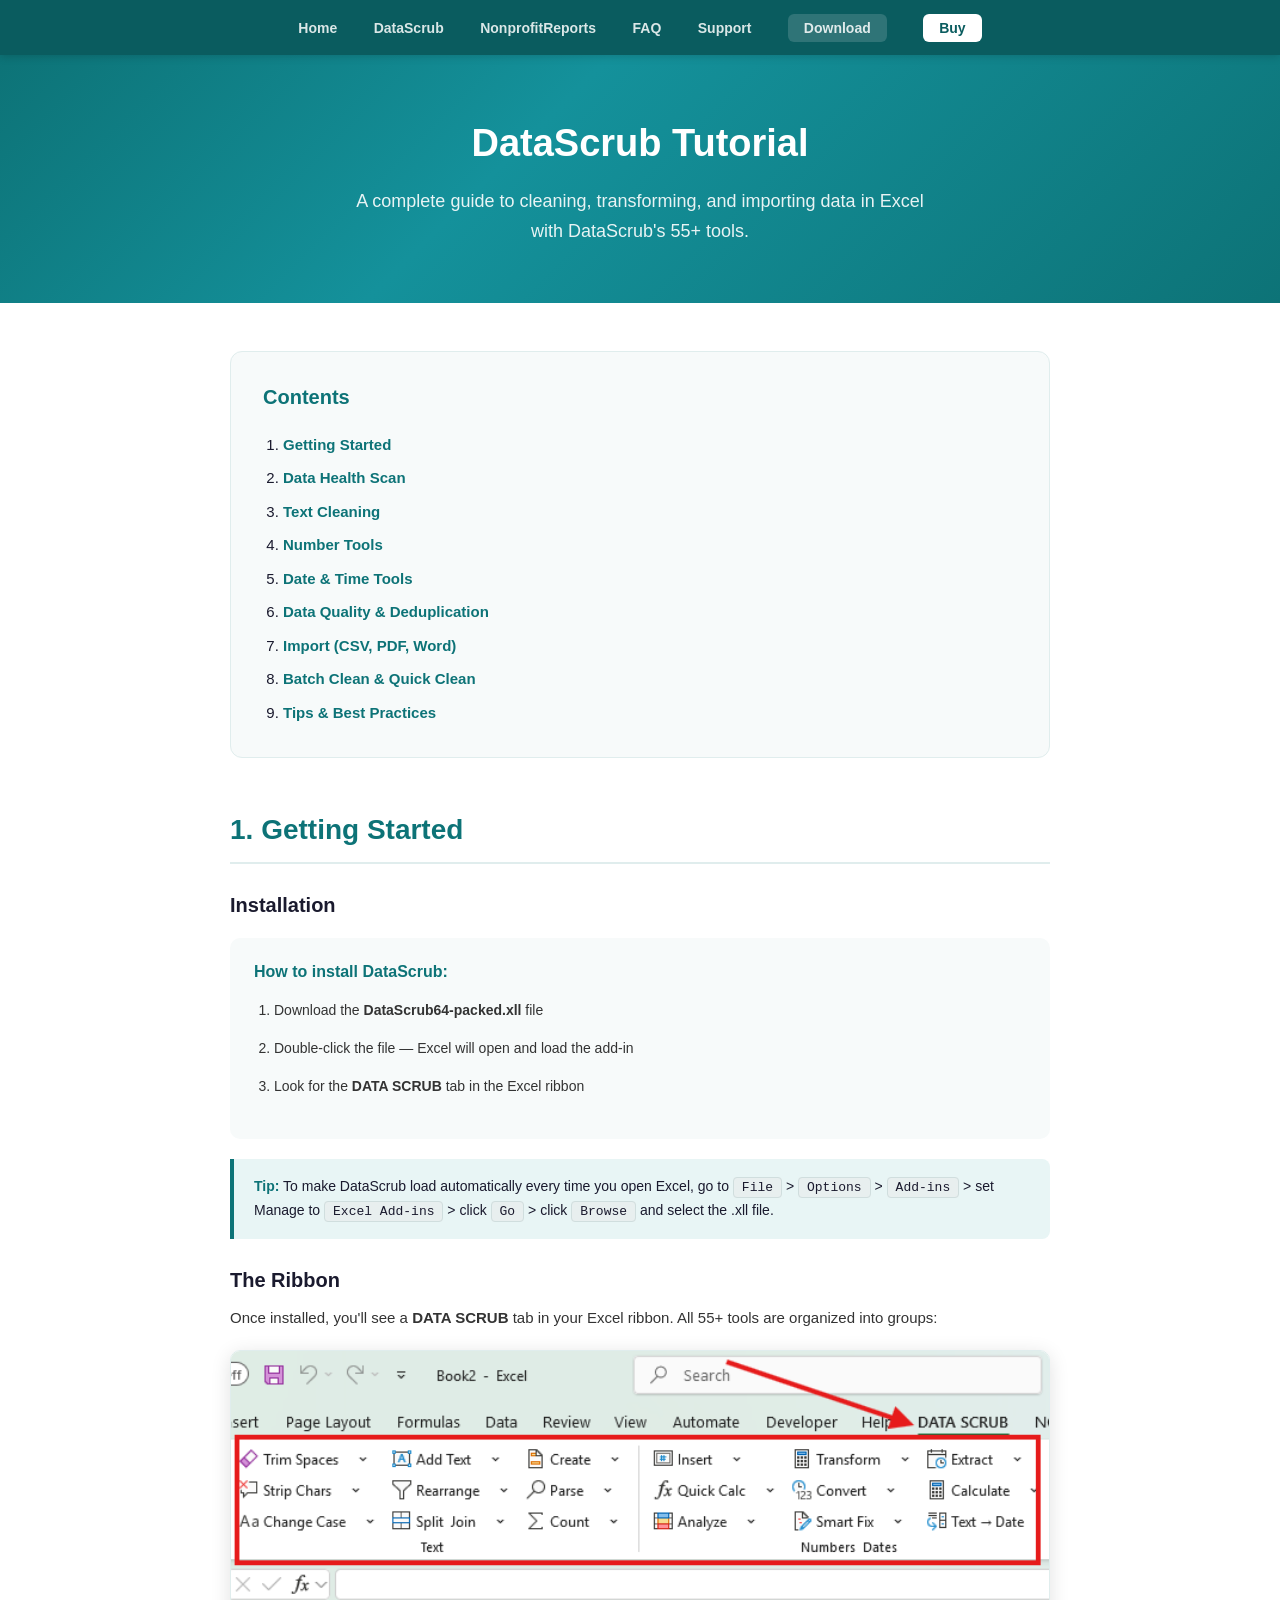
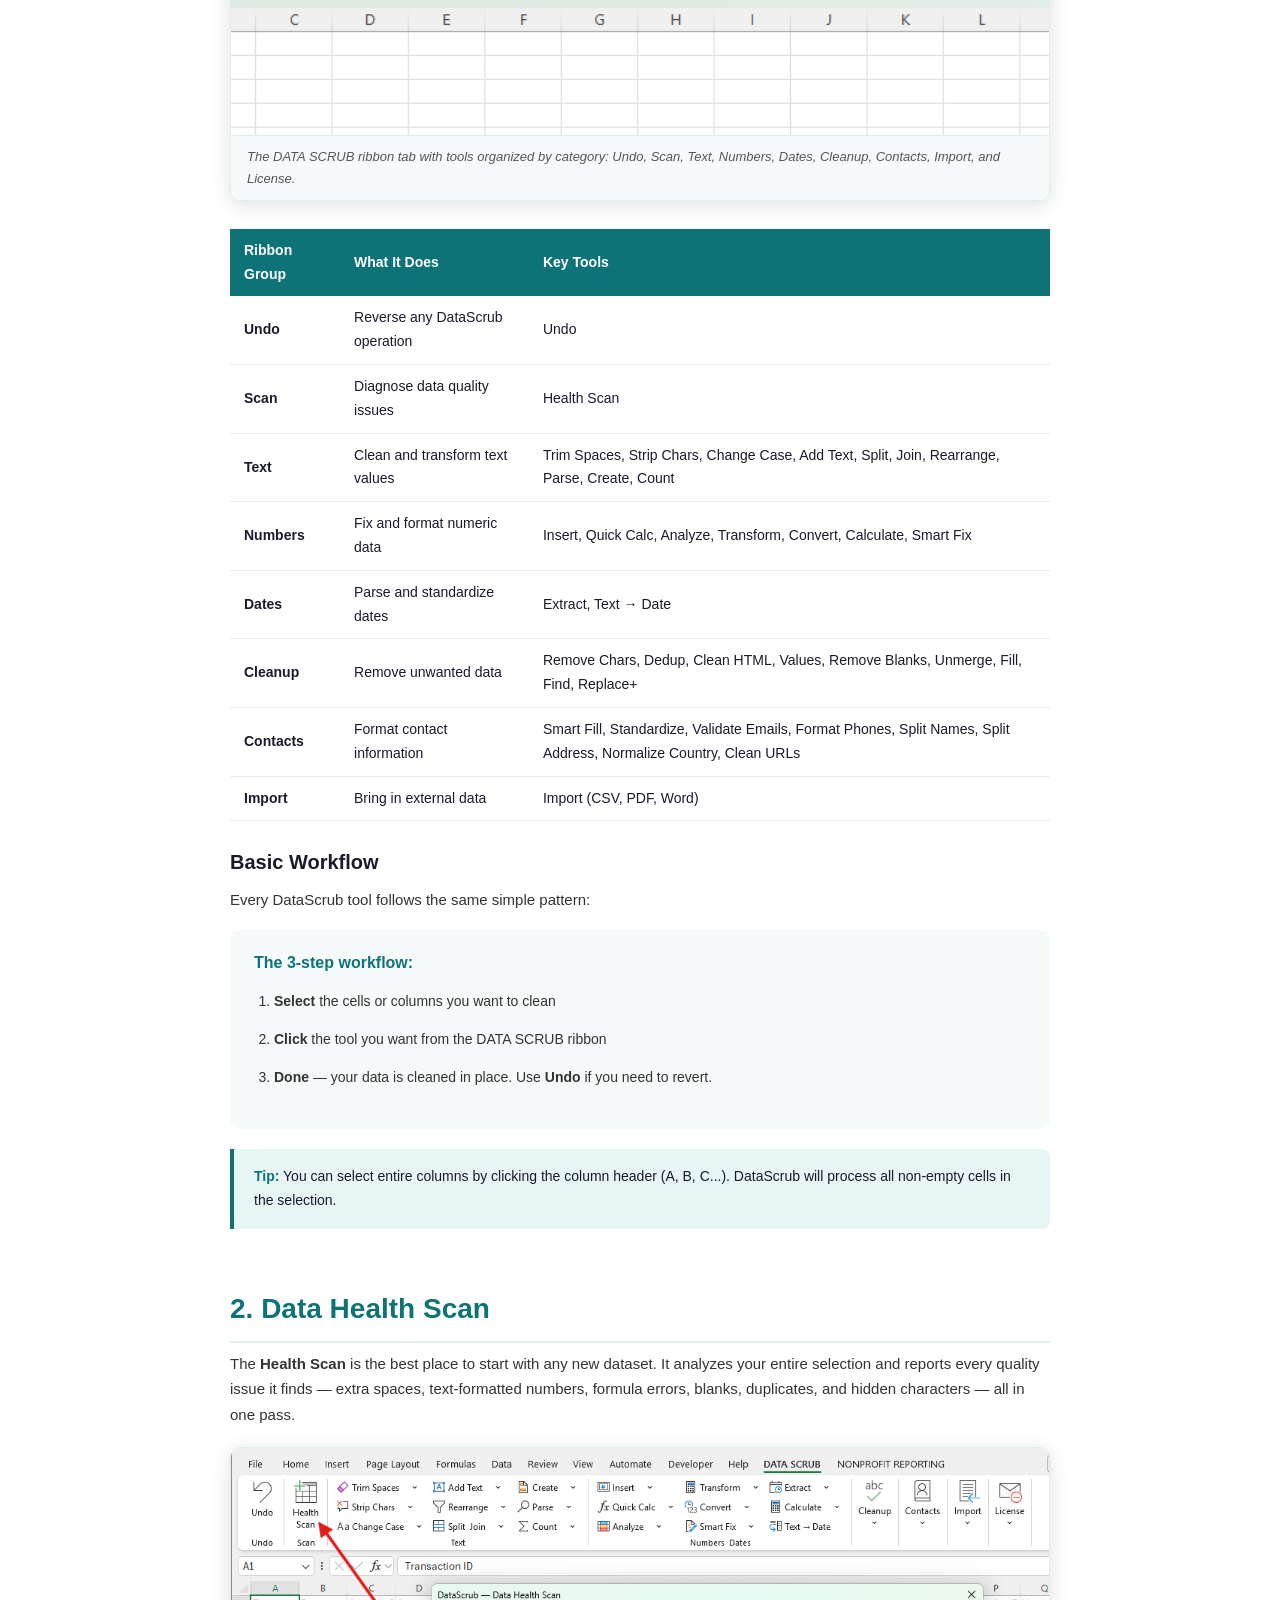
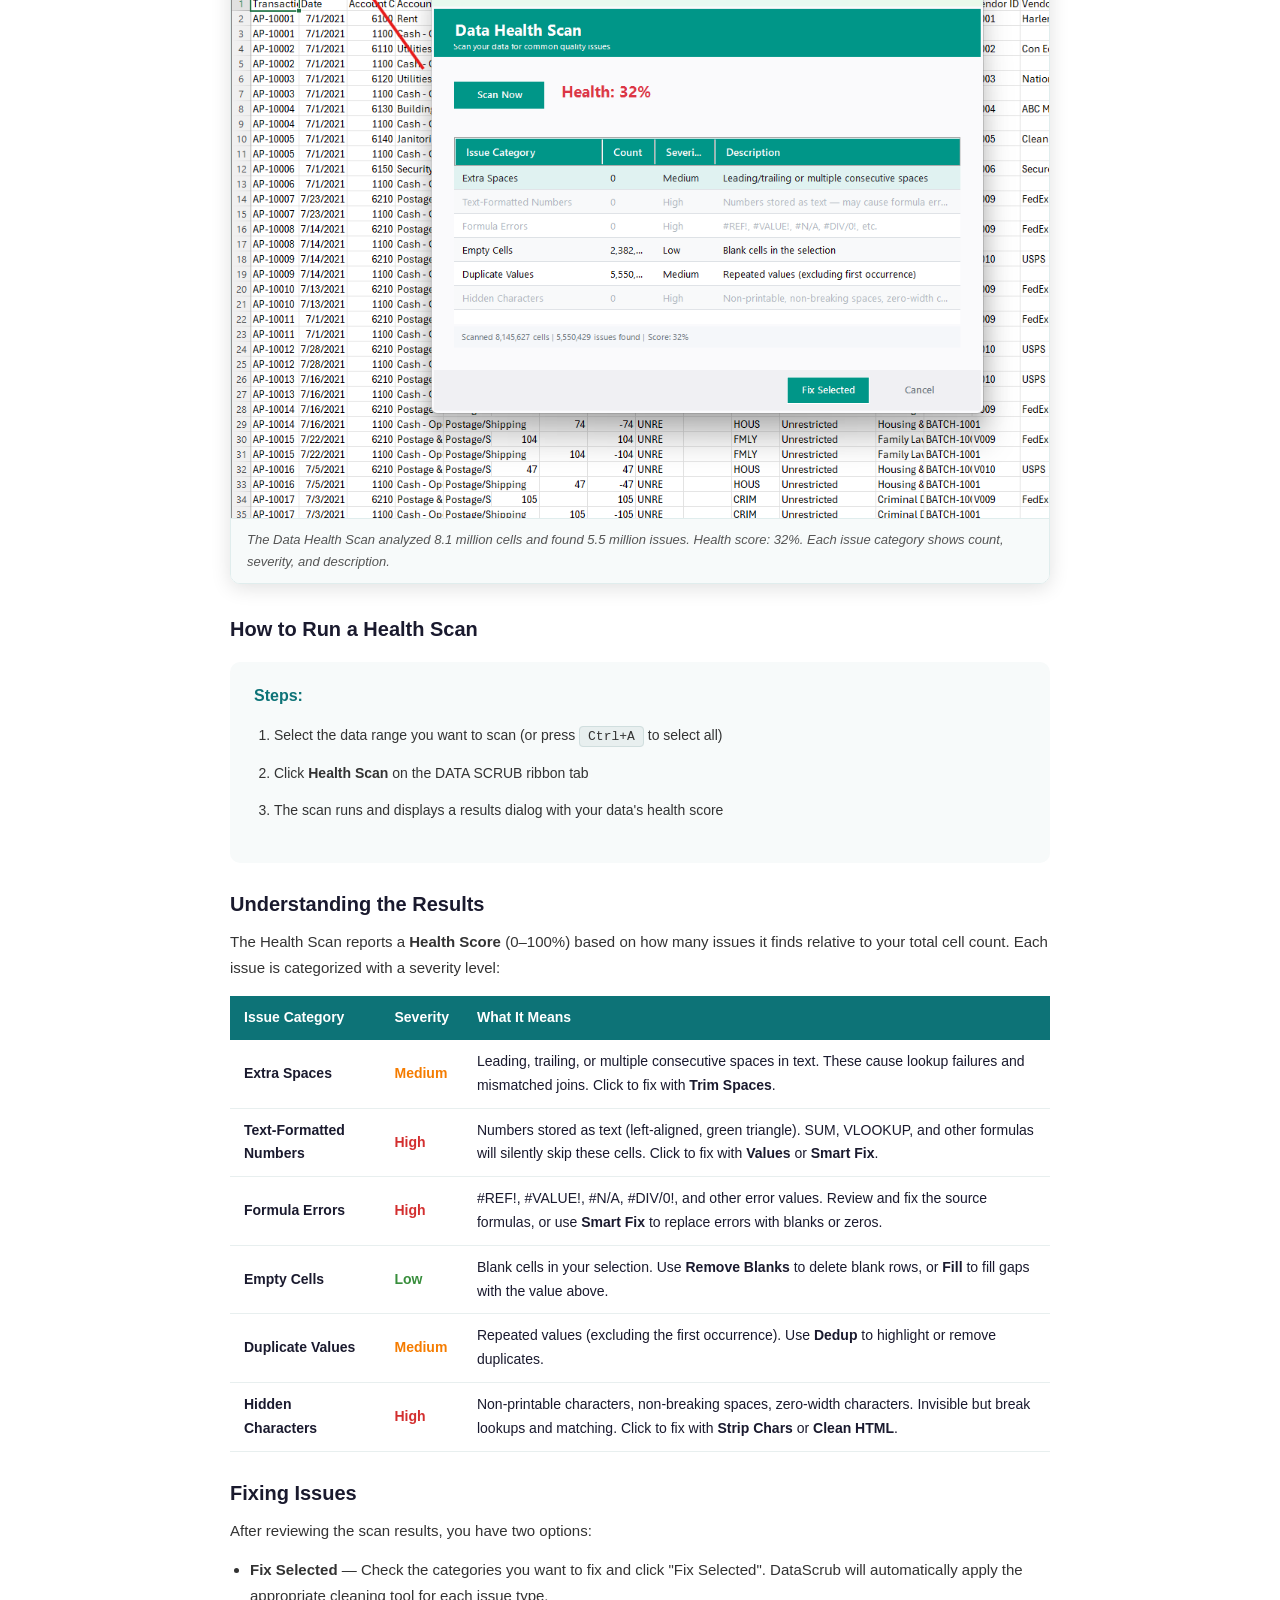
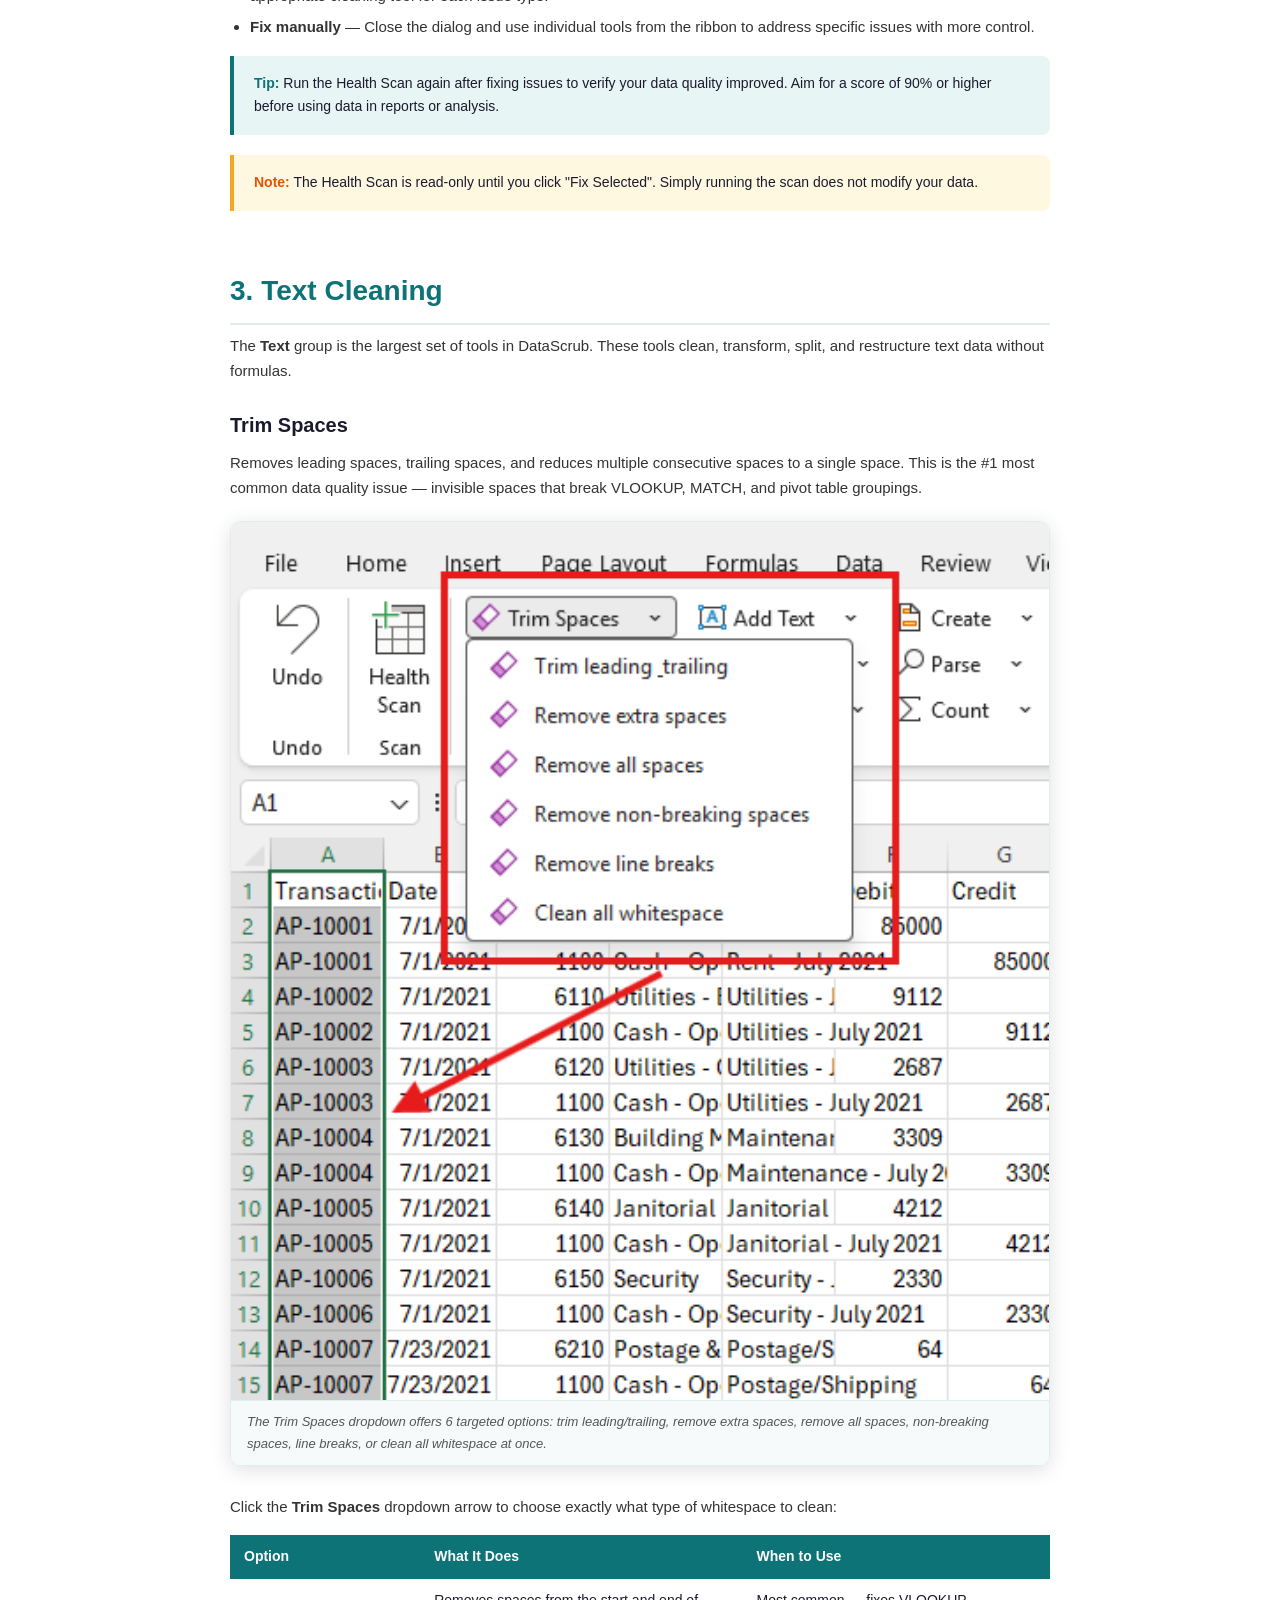
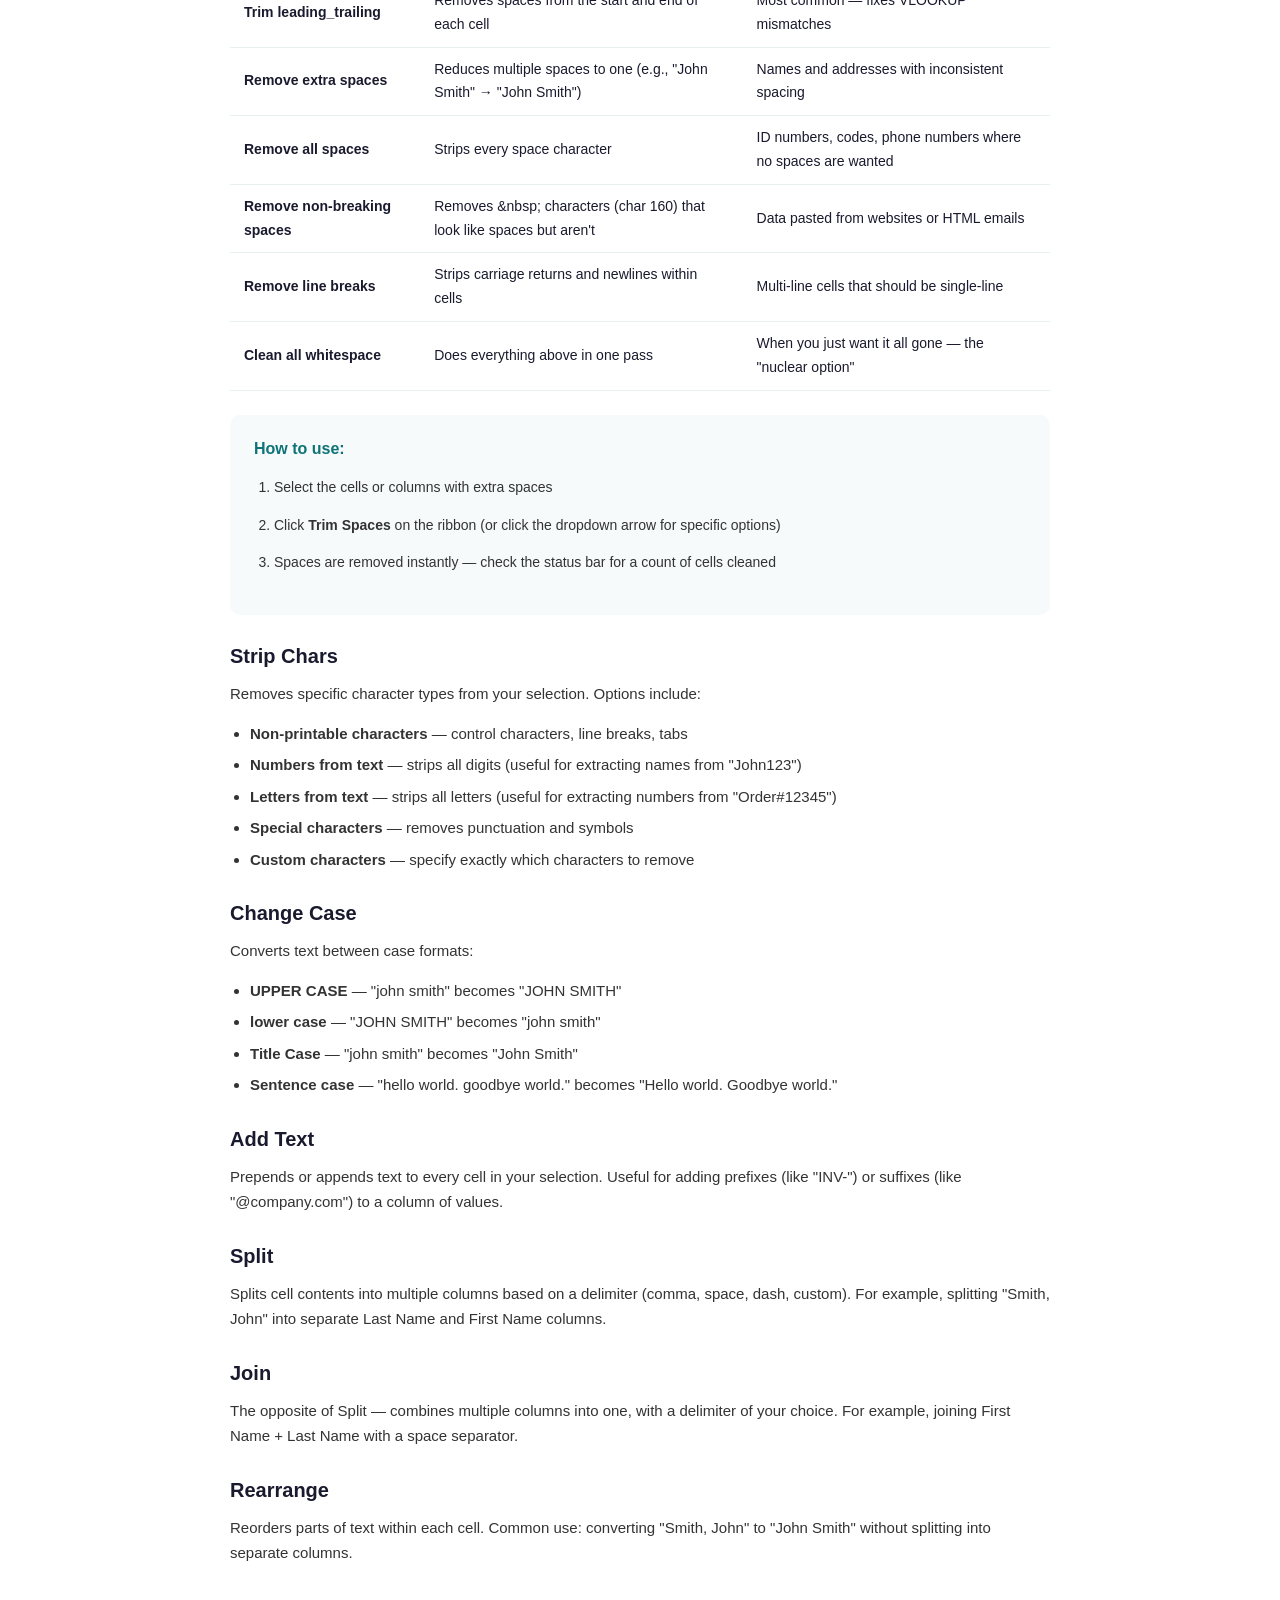
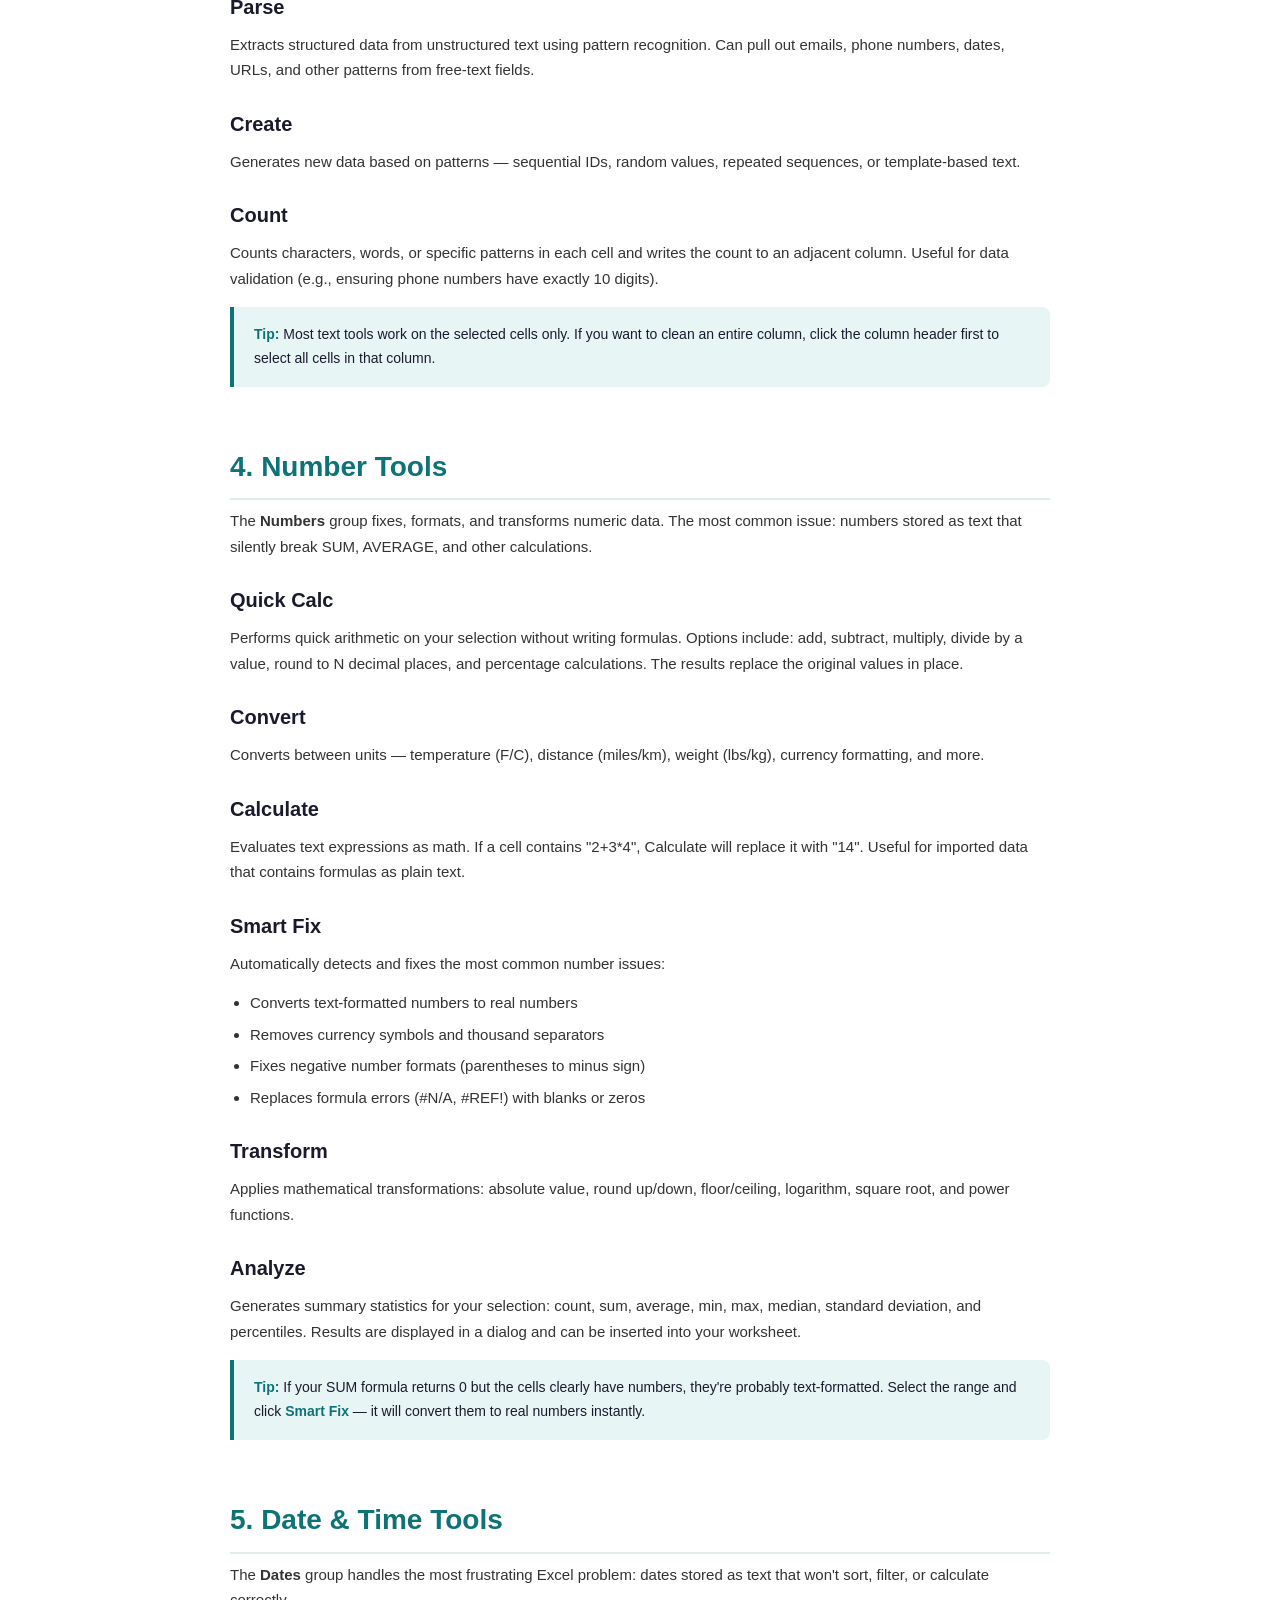
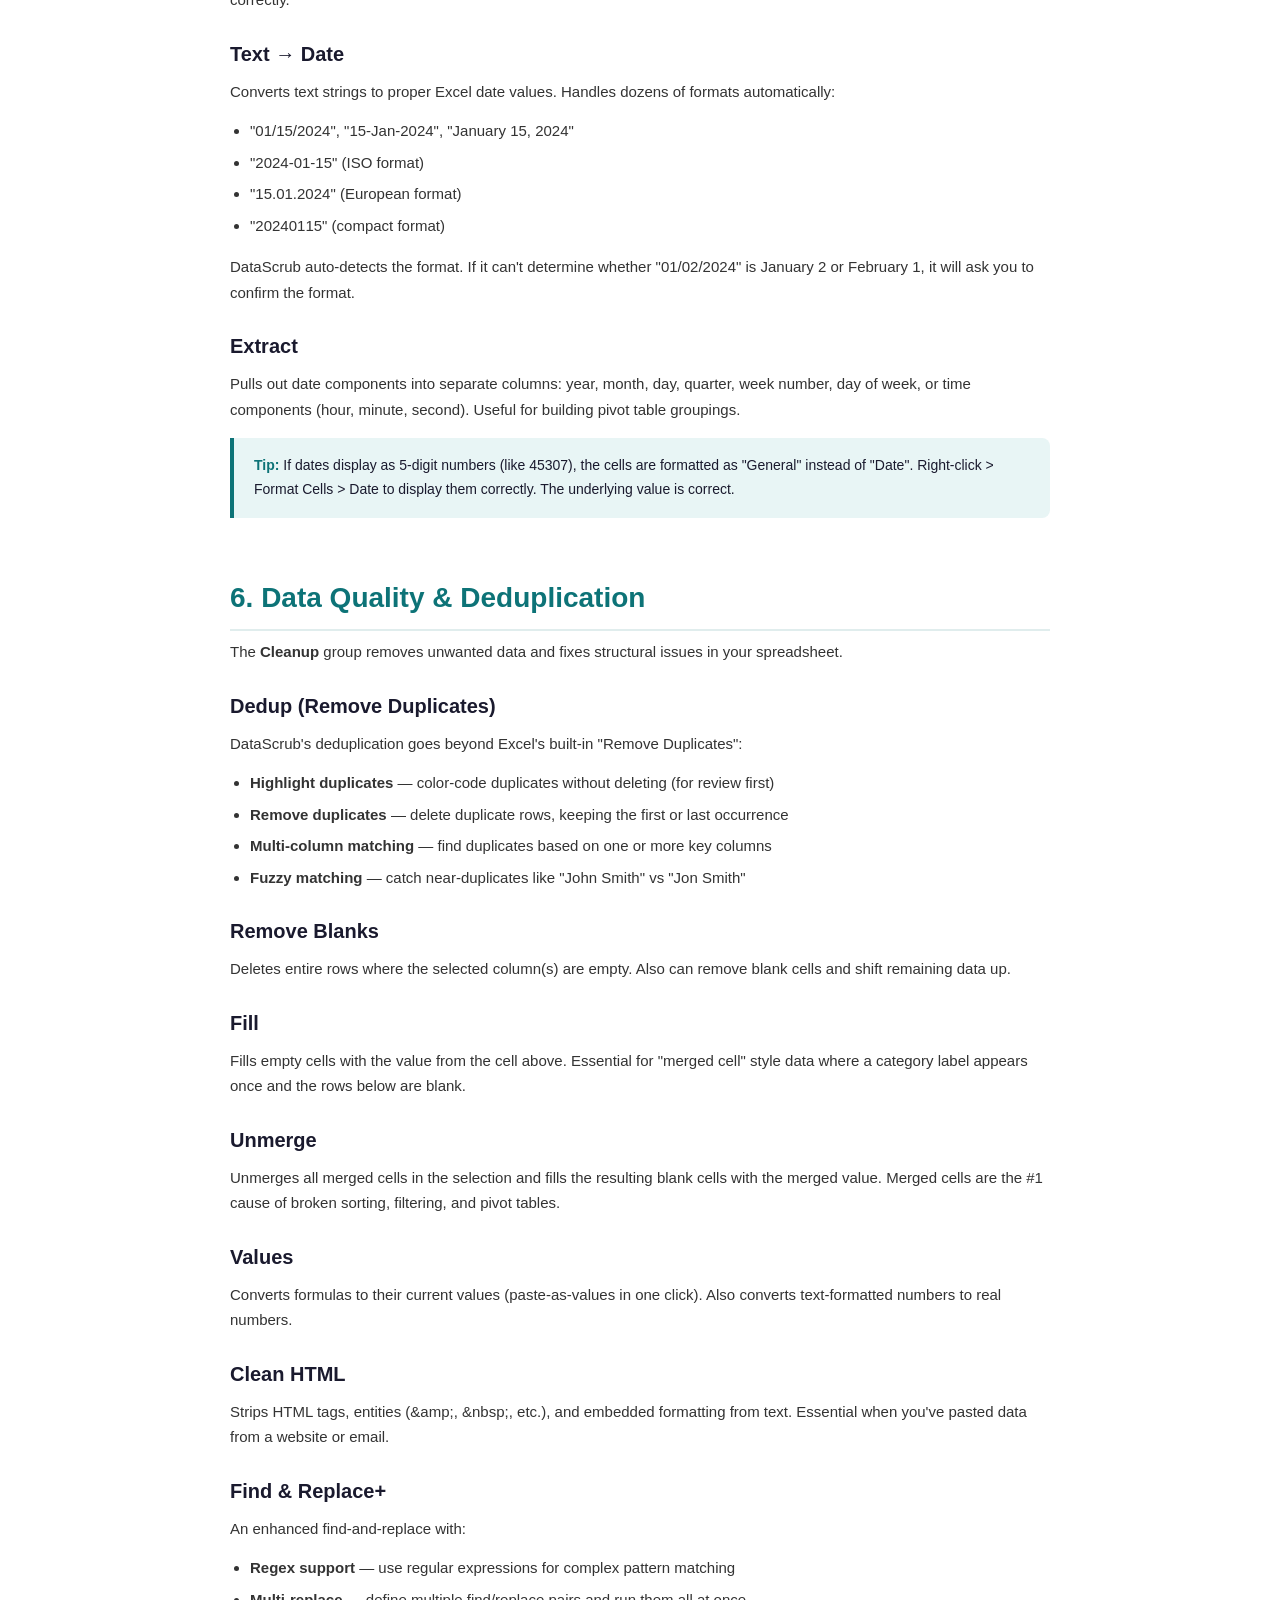
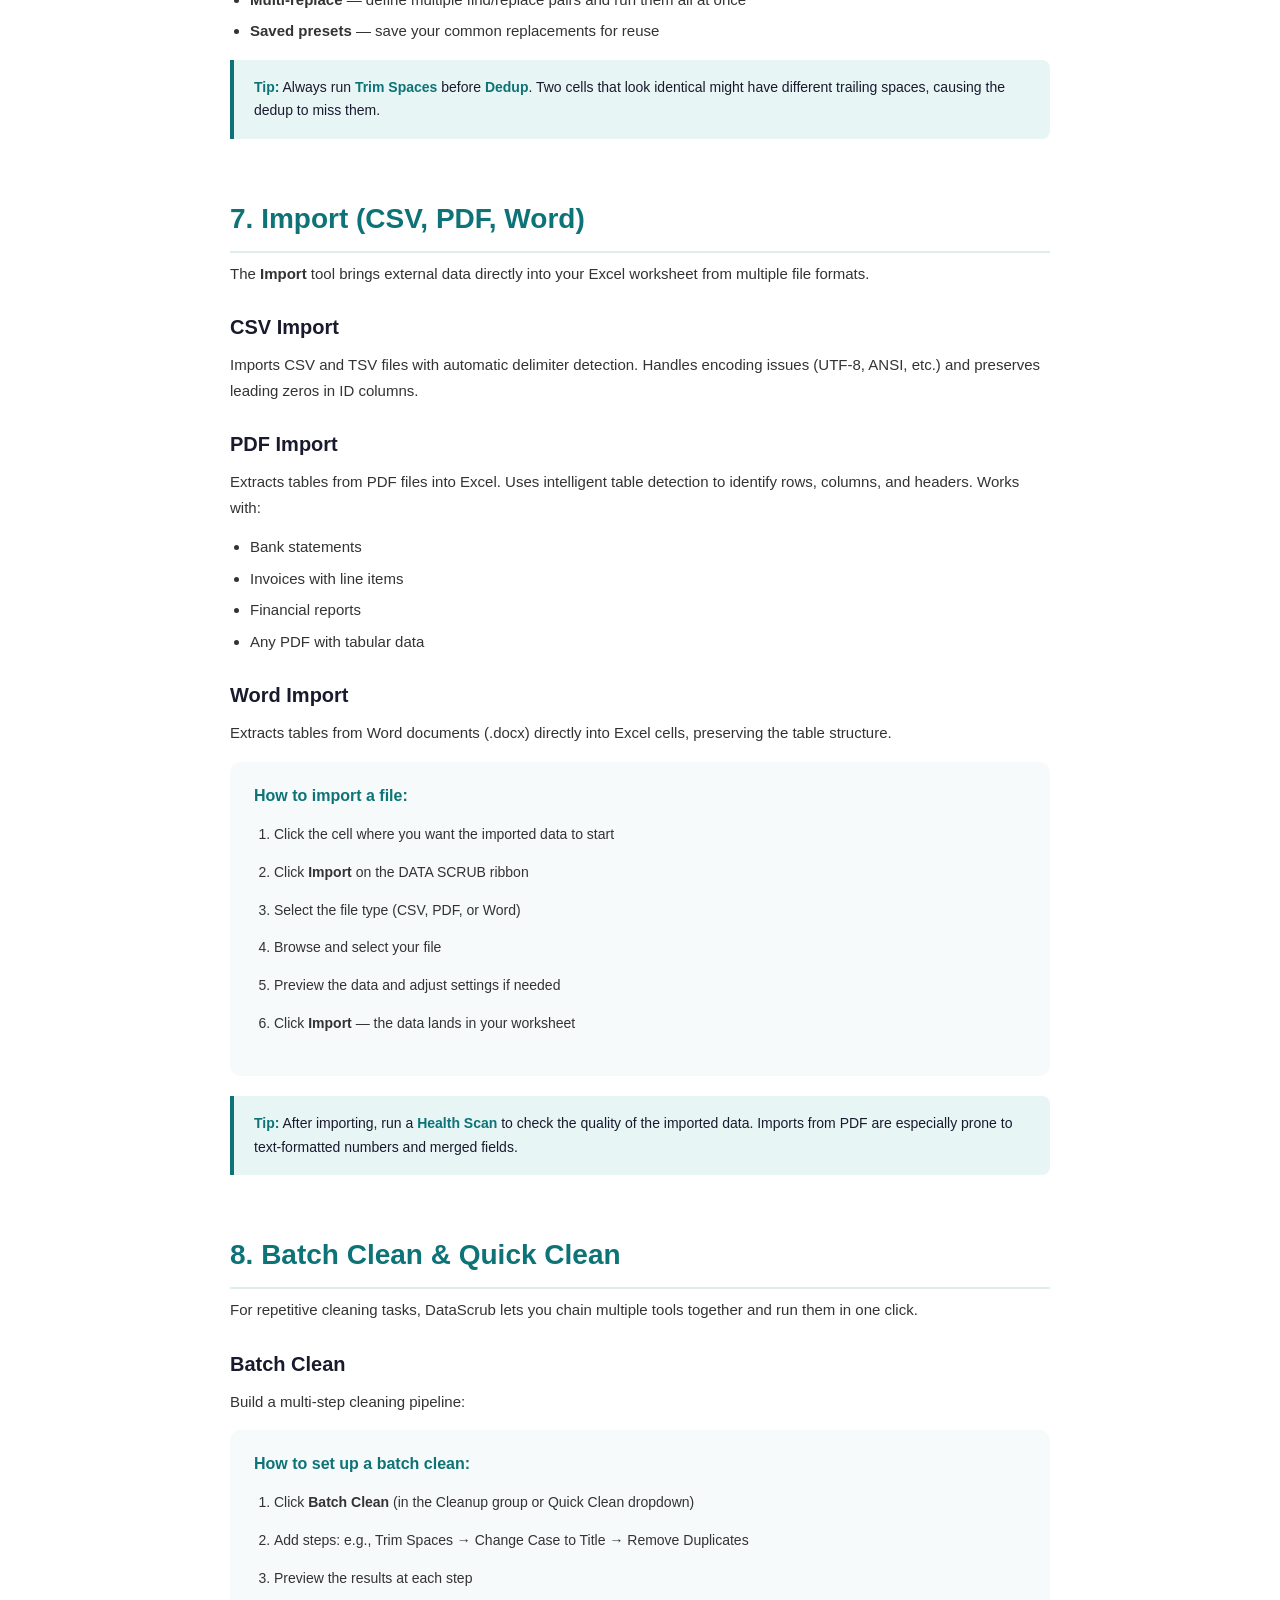
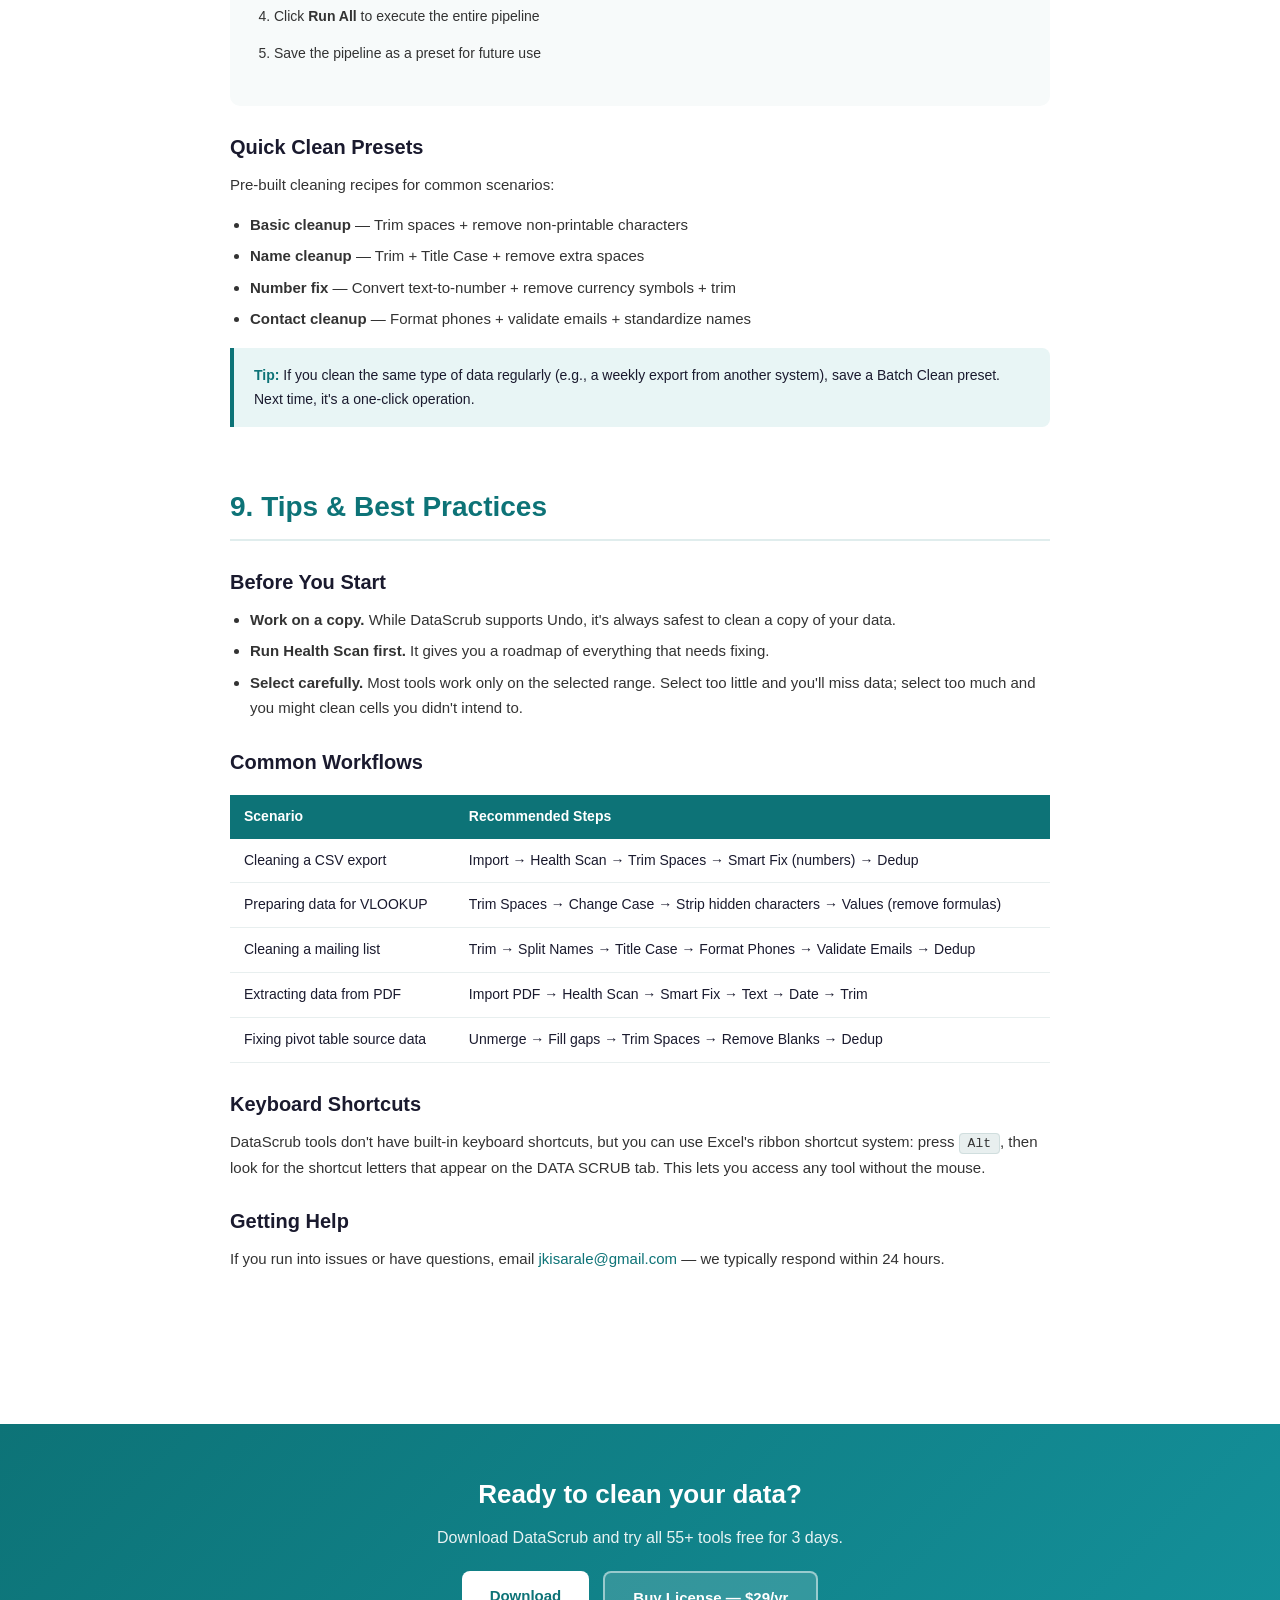
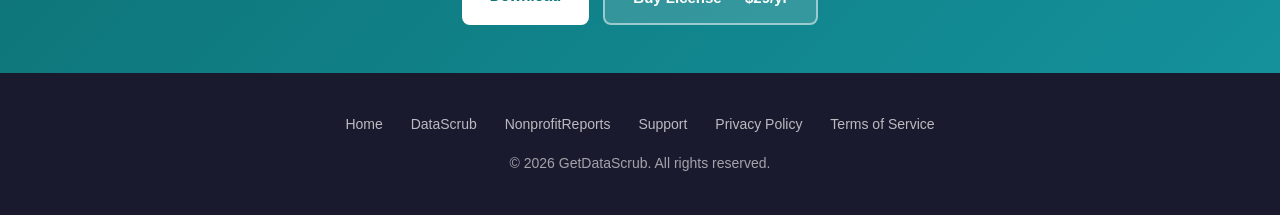
==== datascrub-tutorial.html @ e012b62d "Add DataScrub tutorial page with Health Scan and Trim Spaces screenshots - 9-section tutorial coveri" ====
<!DOCTYPE html>
<html lang="en">
<head>
  <meta charset="UTF-8">
  <meta name="viewport" content="width=device-width, initial-scale=1.0">
  <title>DataScrub Tutorial - Complete Guide to Cleaning Excel Data</title>
  <meta name="description" content="Step-by-step tutorial for DataScrub Excel add-in. Learn how to use 55+ data cleaning tools including Health Scan, text cleaning, deduplication, imports, and more.">
  <style>
    * { margin: 0; padding: 0; box-sizing: border-box; }
    body { font-family: 'Segoe UI', -apple-system, BlinkMacSystemFont, sans-serif; color: #1a1a2e; line-height: 1.7; }
    a { color: #0d7377; text-decoration: none; }
    a:hover { text-decoration: underline; }

    /* Nav */
    .nav {
      background: #0a5c5f; padding: 14px 20px; text-align: center;
      position: sticky; top: 0; z-index: 100;
      box-shadow: 0 2px 8px rgba(0,0,0,0.15);
    }
    .nav a { color: rgba(255,255,255,0.85); margin: 0 16px; font-size: 14px; font-weight: 600; }
    .nav a:hover { color: white; text-decoration: none; }

    /* Hero */
    .hero {
      background: linear-gradient(135deg, #0d7377 0%, #14919b 40%, #0d7377 100%);
      color: white; padding: 56px 20px; text-align: center;
    }
    .hero h1 { font-size: 38px; font-weight: 800; margin-bottom: 10px; }
    .hero p { font-size: 18px; opacity: 0.9; max-width: 600px; margin: 0 auto; }

    /* Layout */
    .content { max-width: 860px; margin: 0 auto; padding: 48px 20px; }

    /* Table of Contents */
    .toc {
      background: #f7fafa; border: 1px solid #e0eded; border-radius: 12px;
      padding: 28px 32px; margin-bottom: 48px;
    }
    .toc h2 { font-size: 20px; color: #0d7377; margin-bottom: 14px; }
    .toc ol { margin-left: 20px; }
    .toc li { padding: 4px 0; font-size: 15px; }
    .toc li a { font-weight: 600; }

    /* Section */
    .tutorial-section { margin-bottom: 56px; scroll-margin-top: 80px; }
    .tutorial-section h2 {
      font-size: 28px; color: #0d7377; margin-bottom: 8px;
      padding-bottom: 8px; border-bottom: 2px solid #e0eded;
    }
    .tutorial-section h3 { font-size: 20px; color: #1a1a2e; margin: 24px 0 8px; }
    .tutorial-section p { font-size: 15px; color: #333; margin-bottom: 14px; }
    .tutorial-section ul, .tutorial-section ol { margin-left: 20px; margin-bottom: 16px; }
    .tutorial-section li { font-size: 15px; color: #333; margin-bottom: 6px; }

    /* Screenshot */
    .screenshot {
      margin: 20px 0 28px; border-radius: 10px; overflow: hidden;
      box-shadow: 0 4px 20px rgba(0,0,0,0.12); border: 1px solid #e0eded;
    }
    .screenshot img { width: 100%; display: block; }
    .screenshot-caption {
      background: #f7fafa; padding: 10px 16px; font-size: 13px; color: #555;
      border-top: 1px solid #e0eded; font-style: italic;
    }

    /* Tip box */
    .tip {
      background: #e8f5f5; border-left: 4px solid #0d7377; border-radius: 0 8px 8px 0;
      padding: 16px 20px; margin: 16px 0 20px; font-size: 14px;
    }
    .tip strong { color: #0d7377; }

    /* Warning box */
    .warning {
      background: #fff8e1; border-left: 4px solid #f5a623; border-radius: 0 8px 8px 0;
      padding: 16px 20px; margin: 16px 0 20px; font-size: 14px;
    }
    .warning strong { color: #e65100; }

    /* Steps */
    .how-to { background: #f7fafa; border-radius: 10px; padding: 20px 24px; margin: 16px 0 20px; }
    .how-to h4 { font-size: 16px; color: #0d7377; margin-bottom: 10px; }
    .how-to ol { margin-left: 20px; }
    .how-to li { padding: 4px 0; font-size: 14px; }

    /* Code / keyboard */
    kbd {
      background: #e8efef; padding: 2px 8px; border-radius: 4px; font-size: 13px;
      font-family: 'Consolas', monospace; border: 1px solid #d0dede;
    }

    /* Feature table */
    .feature-table { width: 100%; border-collapse: collapse; margin: 16px 0 24px; font-size: 14px; }
    .feature-table th {
      background: #0d7377; color: white; padding: 10px 14px; text-align: left; font-weight: 600;
    }
    .feature-table td { padding: 10px 14px; border-bottom: 1px solid #e8efef; }
    .feature-table tr:hover { background: #f7fafa; }
    .severity-high { color: #d32f2f; font-weight: 600; }
    .severity-medium { color: #f57c00; font-weight: 600; }
    .severity-low { color: #388e3c; font-weight: 600; }

    /* CTA bar */
    .cta-bar {
      background: linear-gradient(135deg, #0d7377 0%, #14919b 100%);
      color: white; text-align: center; padding: 48px 20px; margin-top: 48px;
    }
    .cta-bar h2 { font-size: 26px; margin-bottom: 8px; color: white; }
    .cta-bar p { font-size: 16px; opacity: 0.9; margin-bottom: 20px; }
    .cta-bar .buttons { display: flex; gap: 14px; justify-content: center; flex-wrap: wrap; }
    .btn {
      display: inline-block; padding: 12px 28px; border-radius: 8px; font-size: 15px;
      font-weight: 700; cursor: pointer; border: none; text-align: center;
      transition: transform 0.2s, box-shadow 0.2s;
    }
    .btn:hover { transform: translateY(-2px); box-shadow: 0 6px 20px rgba(0,0,0,0.15); text-decoration: none; }
    .btn-white { background: #fff; color: #0d7377; }
    .btn-ghost { background: rgba(255,255,255,0.15); color: white; border: 2px solid rgba(255,255,255,0.5); }

    /* Footer */
    .footer {
      background: #1a1a2e; color: rgba(255,255,255,0.6); padding: 40px 20px;
      text-align: center; font-size: 14px;
    }
    .footer-links { margin-bottom: 16px; }
    .footer-links a { color: rgba(255,255,255,0.7); margin: 0 12px; }
    .footer-links a:hover { color: white; }

    @media (max-width: 700px) {
      .hero h1 { font-size: 28px; }
      .content { padding: 32px 16px; }
      .tutorial-section h2 { font-size: 24px; }
    }
  </style>
</head>
<body>

  <nav class="nav">
    <a href="index.html">Home</a>
    <a href="datascrub.html">DataScrub</a>
    <a href="nonprofitreports.html">NonprofitReports</a>
    <a href="index.html#faq">FAQ</a>
    <a href="support.html">Support</a>
    <a href="https://ypuyaaglxvgpbpvsuila.supabase.co/storage/v1/object/public/datascrub-releases/v1.0.0/DataScrub64-packed.xll" style="background:rgba(255,255,255,0.15);padding:6px 16px;border-radius:6px;">Download</a>
    <a href="https://buy.stripe.com/8x228t3X8b7QcGW1c2fYY00" style="background:#fff;color:#0a5c5f;padding:6px 16px;border-radius:6px;">Buy</a>
  </nav>

  <header class="hero">
    <h1>DataScrub Tutorial</h1>
    <p>A complete guide to cleaning, transforming, and importing data in Excel with DataScrub's 55+ tools.</p>
  </header>

  <div class="content">

    <!-- TABLE OF CONTENTS -->
    <nav class="toc">
      <h2>Contents</h2>
      <ol>
        <li><a href="#getting-started">Getting Started</a></li>
        <li><a href="#health-scan">Data Health Scan</a></li>
        <li><a href="#text-cleaning">Text Cleaning</a></li>
        <li><a href="#numbers">Number Tools</a></li>
        <li><a href="#dates">Date &amp; Time Tools</a></li>
        <li><a href="#data-quality">Data Quality &amp; Deduplication</a></li>
        <li><a href="#import">Import (CSV, PDF, Word)</a></li>
        <li><a href="#batch">Batch Clean &amp; Quick Clean</a></li>
        <li><a href="#tips">Tips &amp; Best Practices</a></li>
      </ol>
    </nav>

    <!-- ===== 1. GETTING STARTED ===== -->
    <section class="tutorial-section" id="getting-started">
      <h2>1. Getting Started</h2>

      <h3>Installation</h3>
      <div class="how-to">
        <h4>How to install DataScrub:</h4>
        <ol>
          <li>Download the <strong>DataScrub64-packed.xll</strong> file</li>
          <li>Double-click the file — Excel will open and load the add-in</li>
          <li>Look for the <strong>DATA SCRUB</strong> tab in the Excel ribbon</li>
        </ol>
      </div>

      <div class="tip">
        <strong>Tip:</strong> To make DataScrub load automatically every time you open Excel, go to <kbd>File</kbd> > <kbd>Options</kbd> > <kbd>Add-ins</kbd> > set Manage to <kbd>Excel Add-ins</kbd> > click <kbd>Go</kbd> > click <kbd>Browse</kbd> and select the .xll file.
      </div>

      <h3>The Ribbon</h3>
      <p>Once installed, you'll see a <strong>DATA SCRUB</strong> tab in your Excel ribbon. All 55+ tools are organized into groups:</p>

      <div class="screenshot">
        <img src="datascrub-ribbon.png" alt="DataScrub ribbon tab showing all tool groups">
        <div class="screenshot-caption">The DATA SCRUB ribbon tab with tools organized by category: Undo, Scan, Text, Numbers, Dates, Cleanup, Contacts, Import, and License.</div>
      </div>

      <table class="feature-table">
        <tr><th>Ribbon Group</th><th>What It Does</th><th>Key Tools</th></tr>
        <tr><td><strong>Undo</strong></td><td>Reverse any DataScrub operation</td><td>Undo</td></tr>
        <tr><td><strong>Scan</strong></td><td>Diagnose data quality issues</td><td>Health Scan</td></tr>
        <tr><td><strong>Text</strong></td><td>Clean and transform text values</td><td>Trim Spaces, Strip Chars, Change Case, Add Text, Split, Join, Rearrange, Parse, Create, Count</td></tr>
        <tr><td><strong>Numbers</strong></td><td>Fix and format numeric data</td><td>Insert, Quick Calc, Analyze, Transform, Convert, Calculate, Smart Fix</td></tr>
        <tr><td><strong>Dates</strong></td><td>Parse and standardize dates</td><td>Extract, Text &rarr; Date</td></tr>
        <tr><td><strong>Cleanup</strong></td><td>Remove unwanted data</td><td>Remove Chars, Dedup, Clean HTML, Values, Remove Blanks, Unmerge, Fill, Find, Replace+</td></tr>
        <tr><td><strong>Contacts</strong></td><td>Format contact information</td><td>Smart Fill, Standardize, Validate Emails, Format Phones, Split Names, Split Address, Normalize Country, Clean URLs</td></tr>
        <tr><td><strong>Import</strong></td><td>Bring in external data</td><td>Import (CSV, PDF, Word)</td></tr>
      </table>

      <h3>Basic Workflow</h3>
      <p>Every DataScrub tool follows the same simple pattern:</p>
      <div class="how-to">
        <h4>The 3-step workflow:</h4>
        <ol>
          <li><strong>Select</strong> the cells or columns you want to clean</li>
          <li><strong>Click</strong> the tool you want from the DATA SCRUB ribbon</li>
          <li><strong>Done</strong> — your data is cleaned in place. Use <strong>Undo</strong> if you need to revert.</li>
        </ol>
      </div>

      <div class="tip">
        <strong>Tip:</strong> You can select entire columns by clicking the column header (A, B, C...). DataScrub will process all non-empty cells in the selection.
      </div>
    </section>

    <!-- ===== 2. DATA HEALTH SCAN ===== -->
    <section class="tutorial-section" id="health-scan">
      <h2>2. Data Health Scan</h2>

      <p>The <strong>Health Scan</strong> is the best place to start with any new dataset. It analyzes your entire selection and reports every quality issue it finds — extra spaces, text-formatted numbers, formula errors, blanks, duplicates, and hidden characters — all in one pass.</p>

      <div class="screenshot">
        <img src="HealthScan.png" alt="Data Health Scan dialog showing scan results with issue categories, counts, severity, and descriptions">
        <div class="screenshot-caption">The Data Health Scan analyzed 8.1 million cells and found 5.5 million issues. Health score: 32%. Each issue category shows count, severity, and description.</div>
      </div>

      <h3>How to Run a Health Scan</h3>
      <div class="how-to">
        <h4>Steps:</h4>
        <ol>
          <li>Select the data range you want to scan (or press <kbd>Ctrl+A</kbd> to select all)</li>
          <li>Click <strong>Health Scan</strong> on the DATA SCRUB ribbon tab</li>
          <li>The scan runs and displays a results dialog with your data's health score</li>
        </ol>
      </div>

      <h3>Understanding the Results</h3>
      <p>The Health Scan reports a <strong>Health Score</strong> (0–100%) based on how many issues it finds relative to your total cell count. Each issue is categorized with a severity level:</p>

      <table class="feature-table">
        <tr><th>Issue Category</th><th>Severity</th><th>What It Means</th></tr>
        <tr><td><strong>Extra Spaces</strong></td><td class="severity-medium">Medium</td><td>Leading, trailing, or multiple consecutive spaces in text. These cause lookup failures and mismatched joins. Click to fix with <strong>Trim Spaces</strong>.</td></tr>
        <tr><td><strong>Text-Formatted Numbers</strong></td><td class="severity-high">High</td><td>Numbers stored as text (left-aligned, green triangle). SUM, VLOOKUP, and other formulas will silently skip these cells. Click to fix with <strong>Values</strong> or <strong>Smart Fix</strong>.</td></tr>
        <tr><td><strong>Formula Errors</strong></td><td class="severity-high">High</td><td>#REF!, #VALUE!, #N/A, #DIV/0!, and other error values. Review and fix the source formulas, or use <strong>Smart Fix</strong> to replace errors with blanks or zeros.</td></tr>
        <tr><td><strong>Empty Cells</strong></td><td class="severity-low">Low</td><td>Blank cells in your selection. Use <strong>Remove Blanks</strong> to delete blank rows, or <strong>Fill</strong> to fill gaps with the value above.</td></tr>
        <tr><td><strong>Duplicate Values</strong></td><td class="severity-medium">Medium</td><td>Repeated values (excluding the first occurrence). Use <strong>Dedup</strong> to highlight or remove duplicates.</td></tr>
        <tr><td><strong>Hidden Characters</strong></td><td class="severity-high">High</td><td>Non-printable characters, non-breaking spaces, zero-width characters. Invisible but break lookups and matching. Click to fix with <strong>Strip Chars</strong> or <strong>Clean HTML</strong>.</td></tr>
      </table>

      <h3>Fixing Issues</h3>
      <p>After reviewing the scan results, you have two options:</p>
      <ul>
        <li><strong>Fix Selected</strong> — Check the categories you want to fix and click "Fix Selected". DataScrub will automatically apply the appropriate cleaning tool for each issue type.</li>
        <li><strong>Fix manually</strong> — Close the dialog and use individual tools from the ribbon to address specific issues with more control.</li>
      </ul>

      <div class="tip">
        <strong>Tip:</strong> Run the Health Scan again after fixing issues to verify your data quality improved. Aim for a score of 90% or higher before using data in reports or analysis.
      </div>

      <div class="warning">
        <strong>Note:</strong> The Health Scan is read-only until you click "Fix Selected". Simply running the scan does not modify your data.
      </div>
    </section>

    <!-- ===== 3. TEXT CLEANING ===== -->
    <section class="tutorial-section" id="text-cleaning">
      <h2>3. Text Cleaning</h2>

      <p>The <strong>Text</strong> group is the largest set of tools in DataScrub. These tools clean, transform, split, and restructure text data without formulas.</p>

      <h3>Trim Spaces</h3>
      <p>Removes leading spaces, trailing spaces, and reduces multiple consecutive spaces to a single space. This is the #1 most common data quality issue — invisible spaces that break VLOOKUP, MATCH, and pivot table groupings.</p>

      <div class="screenshot">
        <img src="Trim spaces.png" alt="Trim Spaces dropdown showing 6 whitespace cleaning options">
        <div class="screenshot-caption">The Trim Spaces dropdown offers 6 targeted options: trim leading/trailing, remove extra spaces, remove all spaces, non-breaking spaces, line breaks, or clean all whitespace at once.</div>
      </div>

      <p>Click the <strong>Trim Spaces</strong> dropdown arrow to choose exactly what type of whitespace to clean:</p>
      <table class="feature-table">
        <tr><th>Option</th><th>What It Does</th><th>When to Use</th></tr>
        <tr><td><strong>Trim leading_trailing</strong></td><td>Removes spaces from the start and end of each cell</td><td>Most common — fixes VLOOKUP mismatches</td></tr>
        <tr><td><strong>Remove extra spaces</strong></td><td>Reduces multiple spaces to one (e.g., "John &nbsp; Smith" &rarr; "John Smith")</td><td>Names and addresses with inconsistent spacing</td></tr>
        <tr><td><strong>Remove all spaces</strong></td><td>Strips every space character</td><td>ID numbers, codes, phone numbers where no spaces are wanted</td></tr>
        <tr><td><strong>Remove non-breaking spaces</strong></td><td>Removes &amp;nbsp; characters (char 160) that look like spaces but aren't</td><td>Data pasted from websites or HTML emails</td></tr>
        <tr><td><strong>Remove line breaks</strong></td><td>Strips carriage returns and newlines within cells</td><td>Multi-line cells that should be single-line</td></tr>
        <tr><td><strong>Clean all whitespace</strong></td><td>Does everything above in one pass</td><td>When you just want it all gone — the "nuclear option"</td></tr>
      </table>

      <div class="how-to">
        <h4>How to use:</h4>
        <ol>
          <li>Select the cells or columns with extra spaces</li>
          <li>Click <strong>Trim Spaces</strong> on the ribbon (or click the dropdown arrow for specific options)</li>
          <li>Spaces are removed instantly — check the status bar for a count of cells cleaned</li>
        </ol>
      </div>

      <h3>Strip Chars</h3>
      <p>Removes specific character types from your selection. Options include:</p>
      <ul>
        <li><strong>Non-printable characters</strong> — control characters, line breaks, tabs</li>
        <li><strong>Numbers from text</strong> — strips all digits (useful for extracting names from "John123")</li>
        <li><strong>Letters from text</strong> — strips all letters (useful for extracting numbers from "Order#12345")</li>
        <li><strong>Special characters</strong> — removes punctuation and symbols</li>
        <li><strong>Custom characters</strong> — specify exactly which characters to remove</li>
      </ul>

      <h3>Change Case</h3>
      <p>Converts text between case formats:</p>
      <ul>
        <li><strong>UPPER CASE</strong> — "john smith" becomes "JOHN SMITH"</li>
        <li><strong>lower case</strong> — "JOHN SMITH" becomes "john smith"</li>
        <li><strong>Title Case</strong> — "john smith" becomes "John Smith"</li>
        <li><strong>Sentence case</strong> — "hello world. goodbye world." becomes "Hello world. Goodbye world."</li>
      </ul>

      <h3>Add Text</h3>
      <p>Prepends or appends text to every cell in your selection. Useful for adding prefixes (like "INV-") or suffixes (like "@company.com") to a column of values.</p>

      <h3>Split</h3>
      <p>Splits cell contents into multiple columns based on a delimiter (comma, space, dash, custom). For example, splitting "Smith, John" into separate Last Name and First Name columns.</p>

      <h3>Join</h3>
      <p>The opposite of Split — combines multiple columns into one, with a delimiter of your choice. For example, joining First Name + Last Name with a space separator.</p>

      <h3>Rearrange</h3>
      <p>Reorders parts of text within each cell. Common use: converting "Smith, John" to "John Smith" without splitting into separate columns.</p>

      <h3>Parse</h3>
      <p>Extracts structured data from unstructured text using pattern recognition. Can pull out emails, phone numbers, dates, URLs, and other patterns from free-text fields.</p>

      <h3>Create</h3>
      <p>Generates new data based on patterns — sequential IDs, random values, repeated sequences, or template-based text.</p>

      <h3>Count</h3>
      <p>Counts characters, words, or specific patterns in each cell and writes the count to an adjacent column. Useful for data validation (e.g., ensuring phone numbers have exactly 10 digits).</p>

      <div class="tip">
        <strong>Tip:</strong> Most text tools work on the selected cells only. If you want to clean an entire column, click the column header first to select all cells in that column.
      </div>
    </section>

    <!-- ===== 4. NUMBERS ===== -->
    <section class="tutorial-section" id="numbers">
      <h2>4. Number Tools</h2>

      <p>The <strong>Numbers</strong> group fixes, formats, and transforms numeric data. The most common issue: numbers stored as text that silently break SUM, AVERAGE, and other calculations.</p>

      <h3>Quick Calc</h3>
      <p>Performs quick arithmetic on your selection without writing formulas. Options include: add, subtract, multiply, divide by a value, round to N decimal places, and percentage calculations. The results replace the original values in place.</p>

      <h3>Convert</h3>
      <p>Converts between units — temperature (F/C), distance (miles/km), weight (lbs/kg), currency formatting, and more.</p>

      <h3>Calculate</h3>
      <p>Evaluates text expressions as math. If a cell contains "2+3*4", Calculate will replace it with "14". Useful for imported data that contains formulas as plain text.</p>

      <h3>Smart Fix</h3>
      <p>Automatically detects and fixes the most common number issues:</p>
      <ul>
        <li>Converts text-formatted numbers to real numbers</li>
        <li>Removes currency symbols and thousand separators</li>
        <li>Fixes negative number formats (parentheses to minus sign)</li>
        <li>Replaces formula errors (#N/A, #REF!) with blanks or zeros</li>
      </ul>

      <h3>Transform</h3>
      <p>Applies mathematical transformations: absolute value, round up/down, floor/ceiling, logarithm, square root, and power functions.</p>

      <h3>Analyze</h3>
      <p>Generates summary statistics for your selection: count, sum, average, min, max, median, standard deviation, and percentiles. Results are displayed in a dialog and can be inserted into your worksheet.</p>

      <div class="tip">
        <strong>Tip:</strong> If your SUM formula returns 0 but the cells clearly have numbers, they're probably text-formatted. Select the range and click <strong>Smart Fix</strong> — it will convert them to real numbers instantly.
      </div>
    </section>

    <!-- ===== 5. DATES ===== -->
    <section class="tutorial-section" id="dates">
      <h2>5. Date &amp; Time Tools</h2>

      <p>The <strong>Dates</strong> group handles the most frustrating Excel problem: dates stored as text that won't sort, filter, or calculate correctly.</p>

      <h3>Text &rarr; Date</h3>
      <p>Converts text strings to proper Excel date values. Handles dozens of formats automatically:</p>
      <ul>
        <li>"01/15/2024", "15-Jan-2024", "January 15, 2024"</li>
        <li>"2024-01-15" (ISO format)</li>
        <li>"15.01.2024" (European format)</li>
        <li>"20240115" (compact format)</li>
      </ul>
      <p>DataScrub auto-detects the format. If it can't determine whether "01/02/2024" is January 2 or February 1, it will ask you to confirm the format.</p>

      <h3>Extract</h3>
      <p>Pulls out date components into separate columns: year, month, day, quarter, week number, day of week, or time components (hour, minute, second). Useful for building pivot table groupings.</p>

      <div class="tip">
        <strong>Tip:</strong> If dates display as 5-digit numbers (like 45307), the cells are formatted as "General" instead of "Date". Right-click > Format Cells > Date to display them correctly. The underlying value is correct.
      </div>
    </section>

    <!-- ===== 6. DATA QUALITY ===== -->
    <section class="tutorial-section" id="data-quality">
      <h2>6. Data Quality &amp; Deduplication</h2>

      <p>The <strong>Cleanup</strong> group removes unwanted data and fixes structural issues in your spreadsheet.</p>

      <h3>Dedup (Remove Duplicates)</h3>
      <p>DataScrub's deduplication goes beyond Excel's built-in "Remove Duplicates":</p>
      <ul>
        <li><strong>Highlight duplicates</strong> — color-code duplicates without deleting (for review first)</li>
        <li><strong>Remove duplicates</strong> — delete duplicate rows, keeping the first or last occurrence</li>
        <li><strong>Multi-column matching</strong> — find duplicates based on one or more key columns</li>
        <li><strong>Fuzzy matching</strong> — catch near-duplicates like "John Smith" vs "Jon Smith"</li>
      </ul>

      <h3>Remove Blanks</h3>
      <p>Deletes entire rows where the selected column(s) are empty. Also can remove blank cells and shift remaining data up.</p>

      <h3>Fill</h3>
      <p>Fills empty cells with the value from the cell above. Essential for "merged cell" style data where a category label appears once and the rows below are blank.</p>

      <h3>Unmerge</h3>
      <p>Unmerges all merged cells in the selection and fills the resulting blank cells with the merged value. Merged cells are the #1 cause of broken sorting, filtering, and pivot tables.</p>

      <h3>Values</h3>
      <p>Converts formulas to their current values (paste-as-values in one click). Also converts text-formatted numbers to real numbers.</p>

      <h3>Clean HTML</h3>
      <p>Strips HTML tags, entities (&amp;amp;, &amp;nbsp;, etc.), and embedded formatting from text. Essential when you've pasted data from a website or email.</p>

      <h3>Find &amp; Replace+</h3>
      <p>An enhanced find-and-replace with:</p>
      <ul>
        <li><strong>Regex support</strong> — use regular expressions for complex pattern matching</li>
        <li><strong>Multi-replace</strong> — define multiple find/replace pairs and run them all at once</li>
        <li><strong>Saved presets</strong> — save your common replacements for reuse</li>
      </ul>

      <div class="tip">
        <strong>Tip:</strong> Always run <strong>Trim Spaces</strong> before <strong>Dedup</strong>. Two cells that look identical might have different trailing spaces, causing the dedup to miss them.
      </div>
    </section>

    <!-- ===== 7. IMPORT ===== -->
    <section class="tutorial-section" id="import">
      <h2>7. Import (CSV, PDF, Word)</h2>

      <p>The <strong>Import</strong> tool brings external data directly into your Excel worksheet from multiple file formats.</p>

      <h3>CSV Import</h3>
      <p>Imports CSV and TSV files with automatic delimiter detection. Handles encoding issues (UTF-8, ANSI, etc.) and preserves leading zeros in ID columns.</p>

      <h3>PDF Import</h3>
      <p>Extracts tables from PDF files into Excel. Uses intelligent table detection to identify rows, columns, and headers. Works with:</p>
      <ul>
        <li>Bank statements</li>
        <li>Invoices with line items</li>
        <li>Financial reports</li>
        <li>Any PDF with tabular data</li>
      </ul>

      <h3>Word Import</h3>
      <p>Extracts tables from Word documents (.docx) directly into Excel cells, preserving the table structure.</p>

      <div class="how-to">
        <h4>How to import a file:</h4>
        <ol>
          <li>Click the cell where you want the imported data to start</li>
          <li>Click <strong>Import</strong> on the DATA SCRUB ribbon</li>
          <li>Select the file type (CSV, PDF, or Word)</li>
          <li>Browse and select your file</li>
          <li>Preview the data and adjust settings if needed</li>
          <li>Click <strong>Import</strong> — the data lands in your worksheet</li>
        </ol>
      </div>

      <div class="tip">
        <strong>Tip:</strong> After importing, run a <strong>Health Scan</strong> to check the quality of the imported data. Imports from PDF are especially prone to text-formatted numbers and merged fields.
      </div>
    </section>

    <!-- ===== 8. BATCH CLEAN ===== -->
    <section class="tutorial-section" id="batch">
      <h2>8. Batch Clean &amp; Quick Clean</h2>

      <p>For repetitive cleaning tasks, DataScrub lets you chain multiple tools together and run them in one click.</p>

      <h3>Batch Clean</h3>
      <p>Build a multi-step cleaning pipeline:</p>
      <div class="how-to">
        <h4>How to set up a batch clean:</h4>
        <ol>
          <li>Click <strong>Batch Clean</strong> (in the Cleanup group or Quick Clean dropdown)</li>
          <li>Add steps: e.g., Trim Spaces &rarr; Change Case to Title &rarr; Remove Duplicates</li>
          <li>Preview the results at each step</li>
          <li>Click <strong>Run All</strong> to execute the entire pipeline</li>
          <li>Save the pipeline as a preset for future use</li>
        </ol>
      </div>

      <h3>Quick Clean Presets</h3>
      <p>Pre-built cleaning recipes for common scenarios:</p>
      <ul>
        <li><strong>Basic cleanup</strong> — Trim spaces + remove non-printable characters</li>
        <li><strong>Name cleanup</strong> — Trim + Title Case + remove extra spaces</li>
        <li><strong>Number fix</strong> — Convert text-to-number + remove currency symbols + trim</li>
        <li><strong>Contact cleanup</strong> — Format phones + validate emails + standardize names</li>
      </ul>

      <div class="tip">
        <strong>Tip:</strong> If you clean the same type of data regularly (e.g., a weekly export from another system), save a Batch Clean preset. Next time, it's a one-click operation.
      </div>
    </section>

    <!-- ===== 9. TIPS ===== -->
    <section class="tutorial-section" id="tips">
      <h2>9. Tips &amp; Best Practices</h2>

      <h3>Before You Start</h3>
      <ul>
        <li><strong>Work on a copy.</strong> While DataScrub supports Undo, it's always safest to clean a copy of your data.</li>
        <li><strong>Run Health Scan first.</strong> It gives you a roadmap of everything that needs fixing.</li>
        <li><strong>Select carefully.</strong> Most tools work only on the selected range. Select too little and you'll miss data; select too much and you might clean cells you didn't intend to.</li>
      </ul>

      <h3>Common Workflows</h3>
      <table class="feature-table">
        <tr><th>Scenario</th><th>Recommended Steps</th></tr>
        <tr><td>Cleaning a CSV export</td><td>Import &rarr; Health Scan &rarr; Trim Spaces &rarr; Smart Fix (numbers) &rarr; Dedup</td></tr>
        <tr><td>Preparing data for VLOOKUP</td><td>Trim Spaces &rarr; Change Case &rarr; Strip hidden characters &rarr; Values (remove formulas)</td></tr>
        <tr><td>Cleaning a mailing list</td><td>Trim &rarr; Split Names &rarr; Title Case &rarr; Format Phones &rarr; Validate Emails &rarr; Dedup</td></tr>
        <tr><td>Extracting data from PDF</td><td>Import PDF &rarr; Health Scan &rarr; Smart Fix &rarr; Text &rarr; Date &rarr; Trim</td></tr>
        <tr><td>Fixing pivot table source data</td><td>Unmerge &rarr; Fill gaps &rarr; Trim Spaces &rarr; Remove Blanks &rarr; Dedup</td></tr>
      </table>

      <h3>Keyboard Shortcuts</h3>
      <p>DataScrub tools don't have built-in keyboard shortcuts, but you can use Excel's ribbon shortcut system: press <kbd>Alt</kbd>, then look for the shortcut letters that appear on the DATA SCRUB tab. This lets you access any tool without the mouse.</p>

      <h3>Getting Help</h3>
      <p>If you run into issues or have questions, email <a href="mailto:jkisarale@gmail.com">jkisarale@gmail.com</a> — we typically respond within 24 hours.</p>
    </section>

  </div>

  <!-- CTA -->
  <section class="cta-bar">
    <h2>Ready to clean your data?</h2>
    <p>Download DataScrub and try all 55+ tools free for 3 days.</p>
    <div class="buttons">
      <a href="https://ypuyaaglxvgpbpvsuila.supabase.co/storage/v1/object/public/datascrub-releases/v1.0.0/DataScrub64-packed.xll" class="btn btn-white">Download</a>
      <a href="https://buy.stripe.com/8x228t3X8b7QcGW1c2fYY00" class="btn btn-ghost">Buy License &mdash; $29/yr</a>
    </div>
  </section>

  <footer class="footer">
    <div class="footer-links">
      <a href="index.html">Home</a>
      <a href="datascrub.html">DataScrub</a>
      <a href="nonprofitreports.html">NonprofitReports</a>
      <a href="support.html">Support</a>
      <a href="privacy-policy.html">Privacy Policy</a>
      <a href="terms-of-service.html">Terms of Service</a>
    </div>
    <p>&copy; 2026 GetDataScrub. All rights reserved.</p>
  </footer>

</body>
</html>
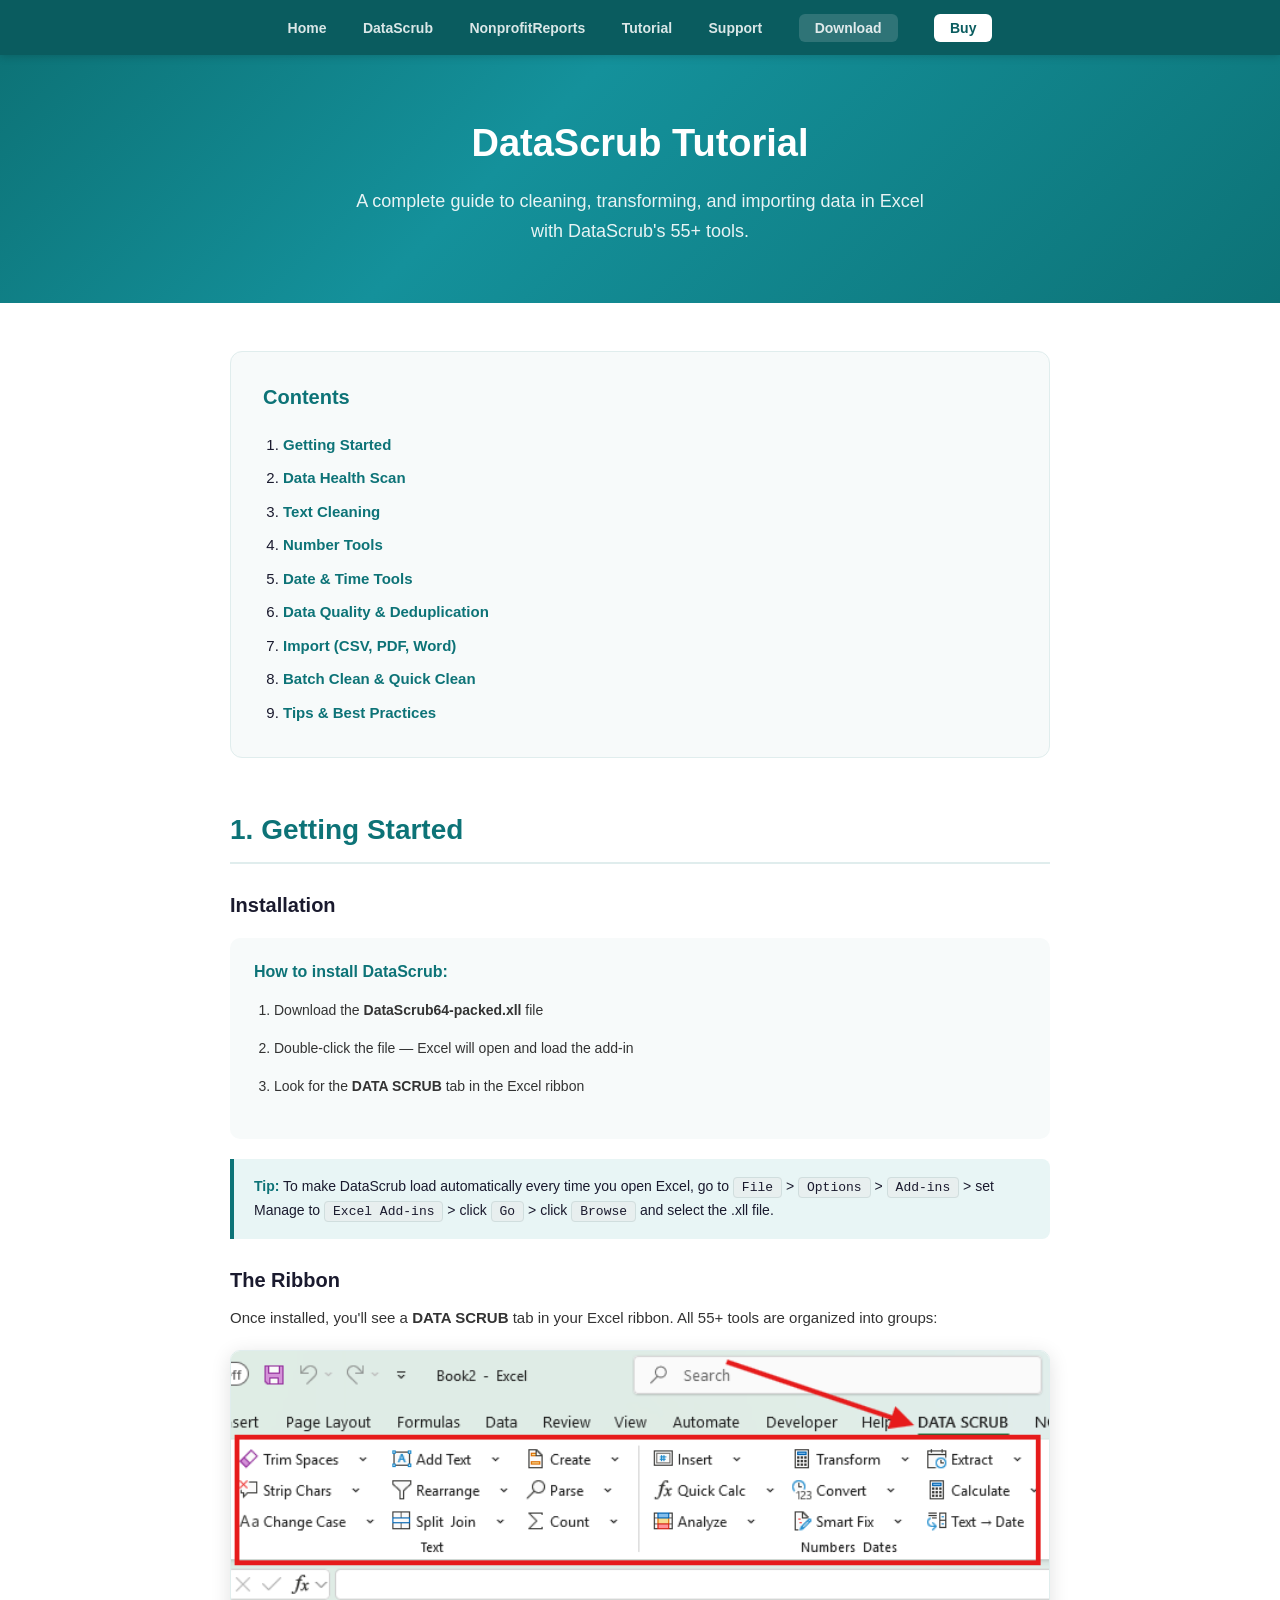
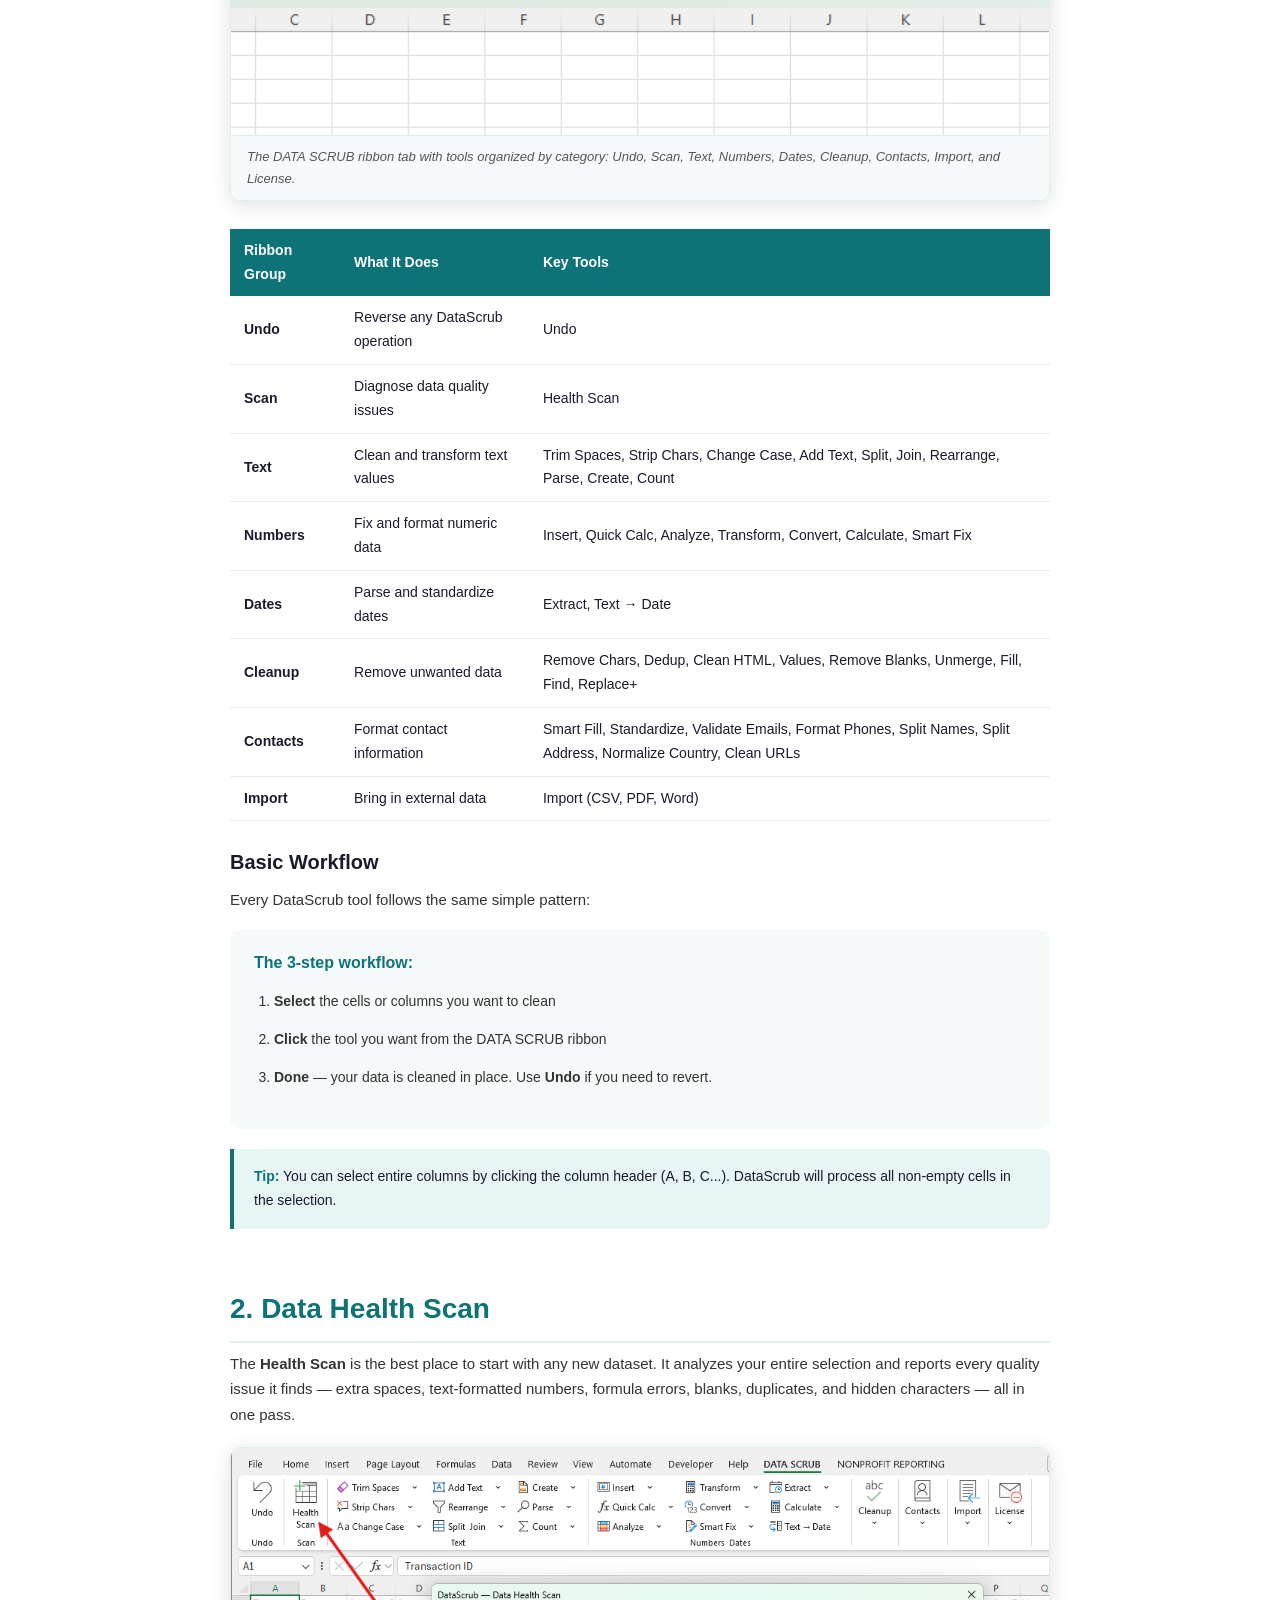
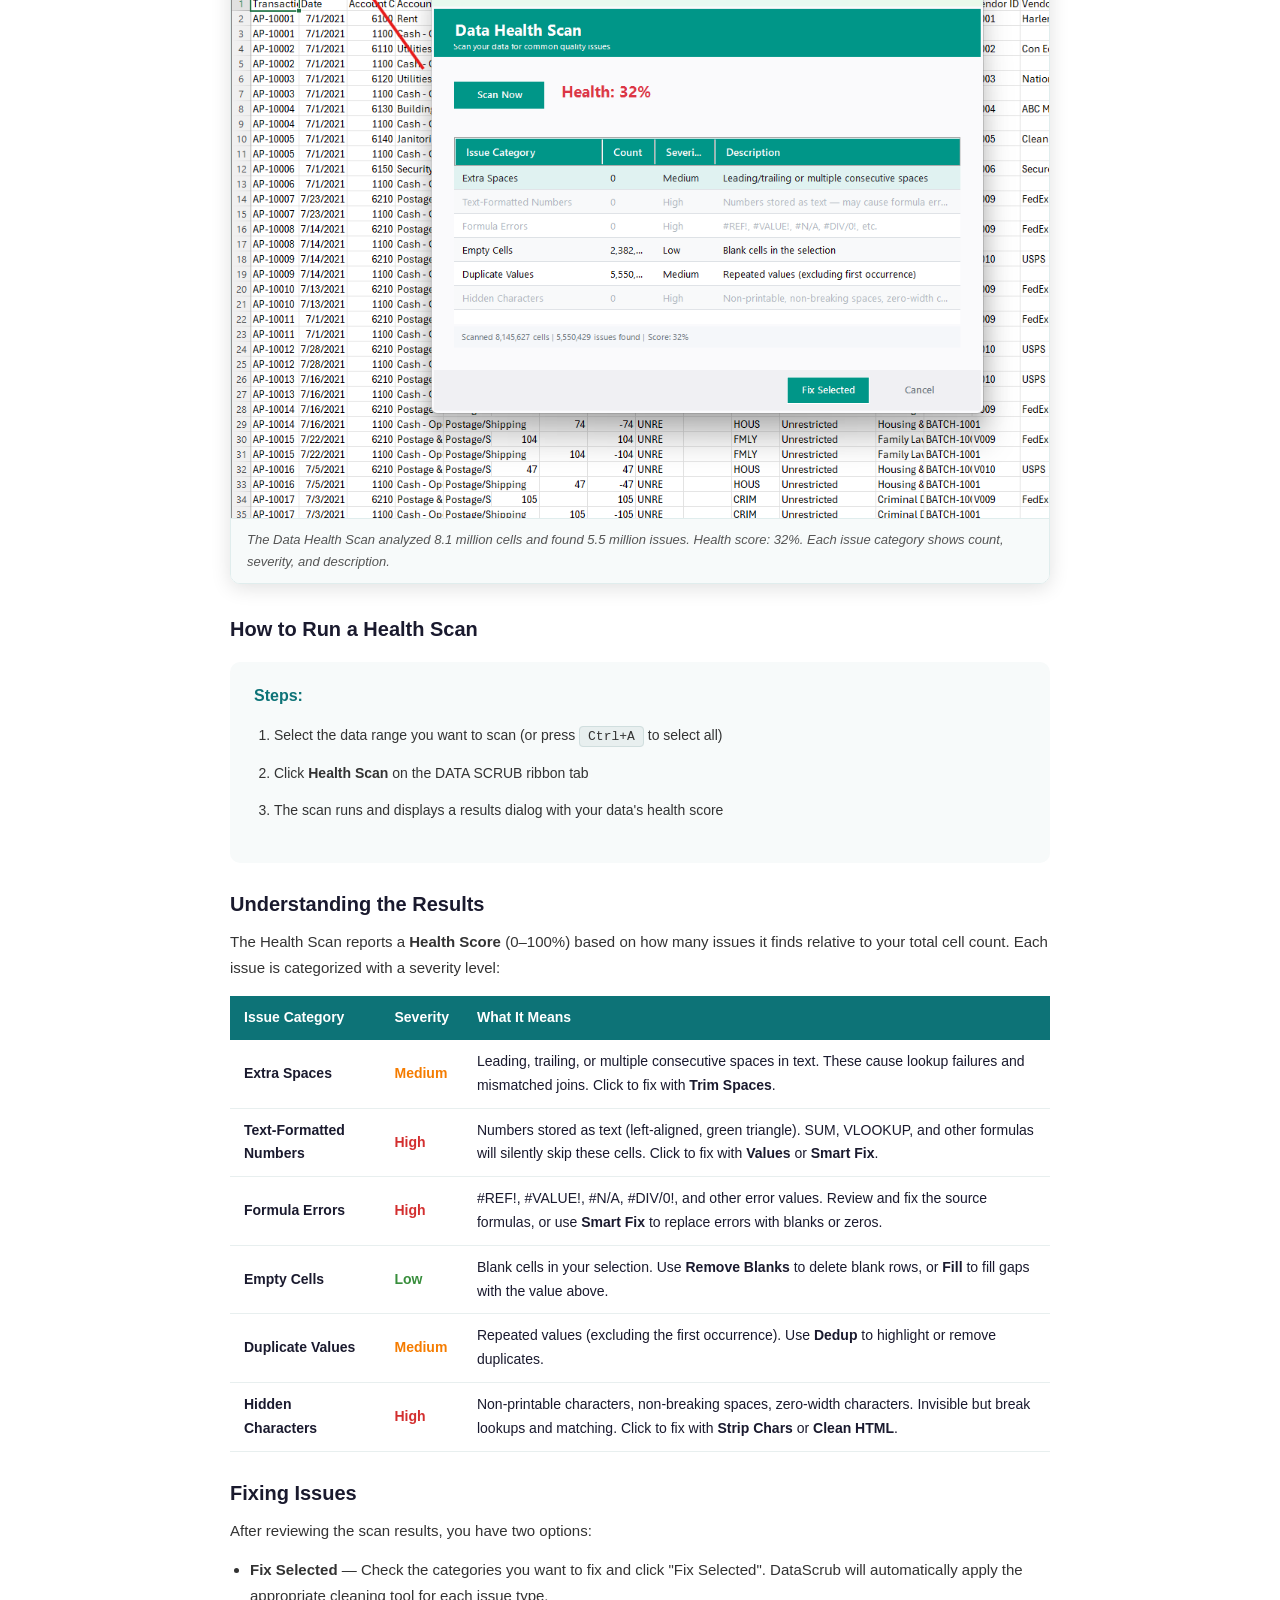
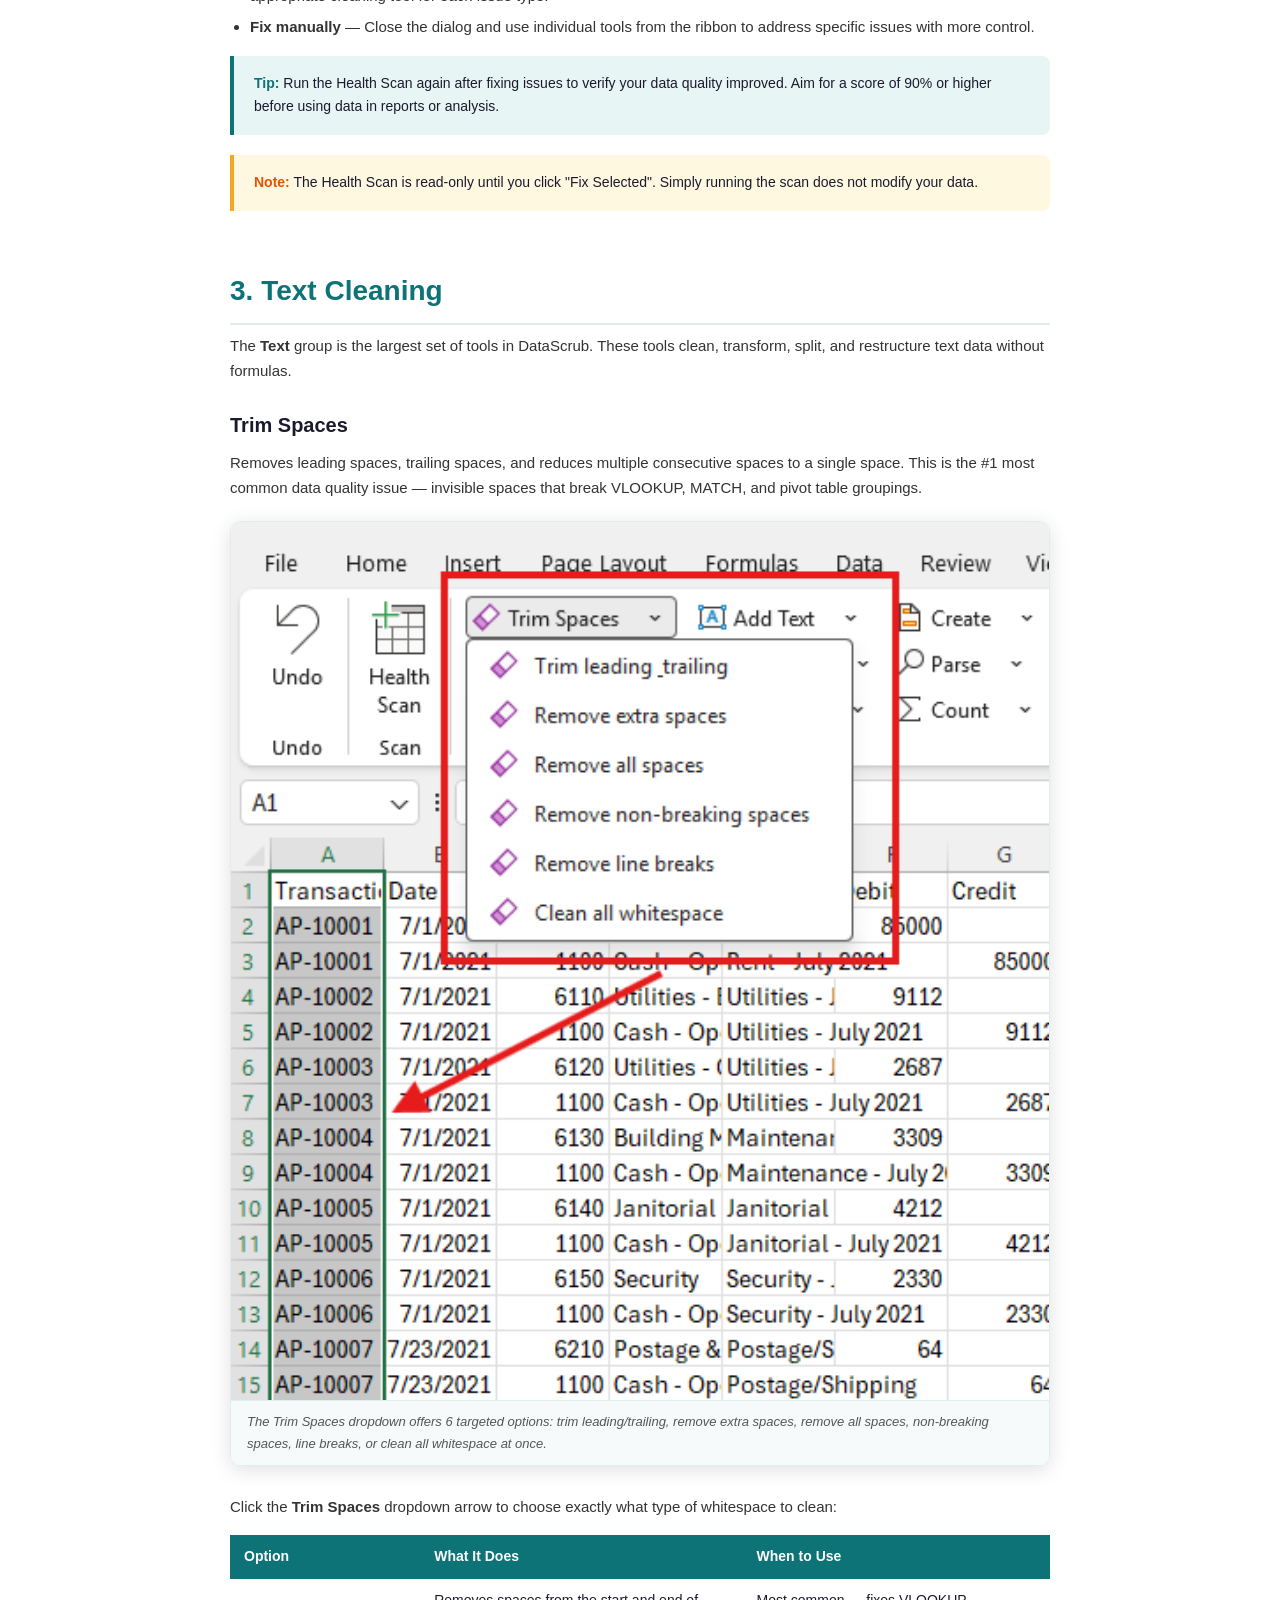
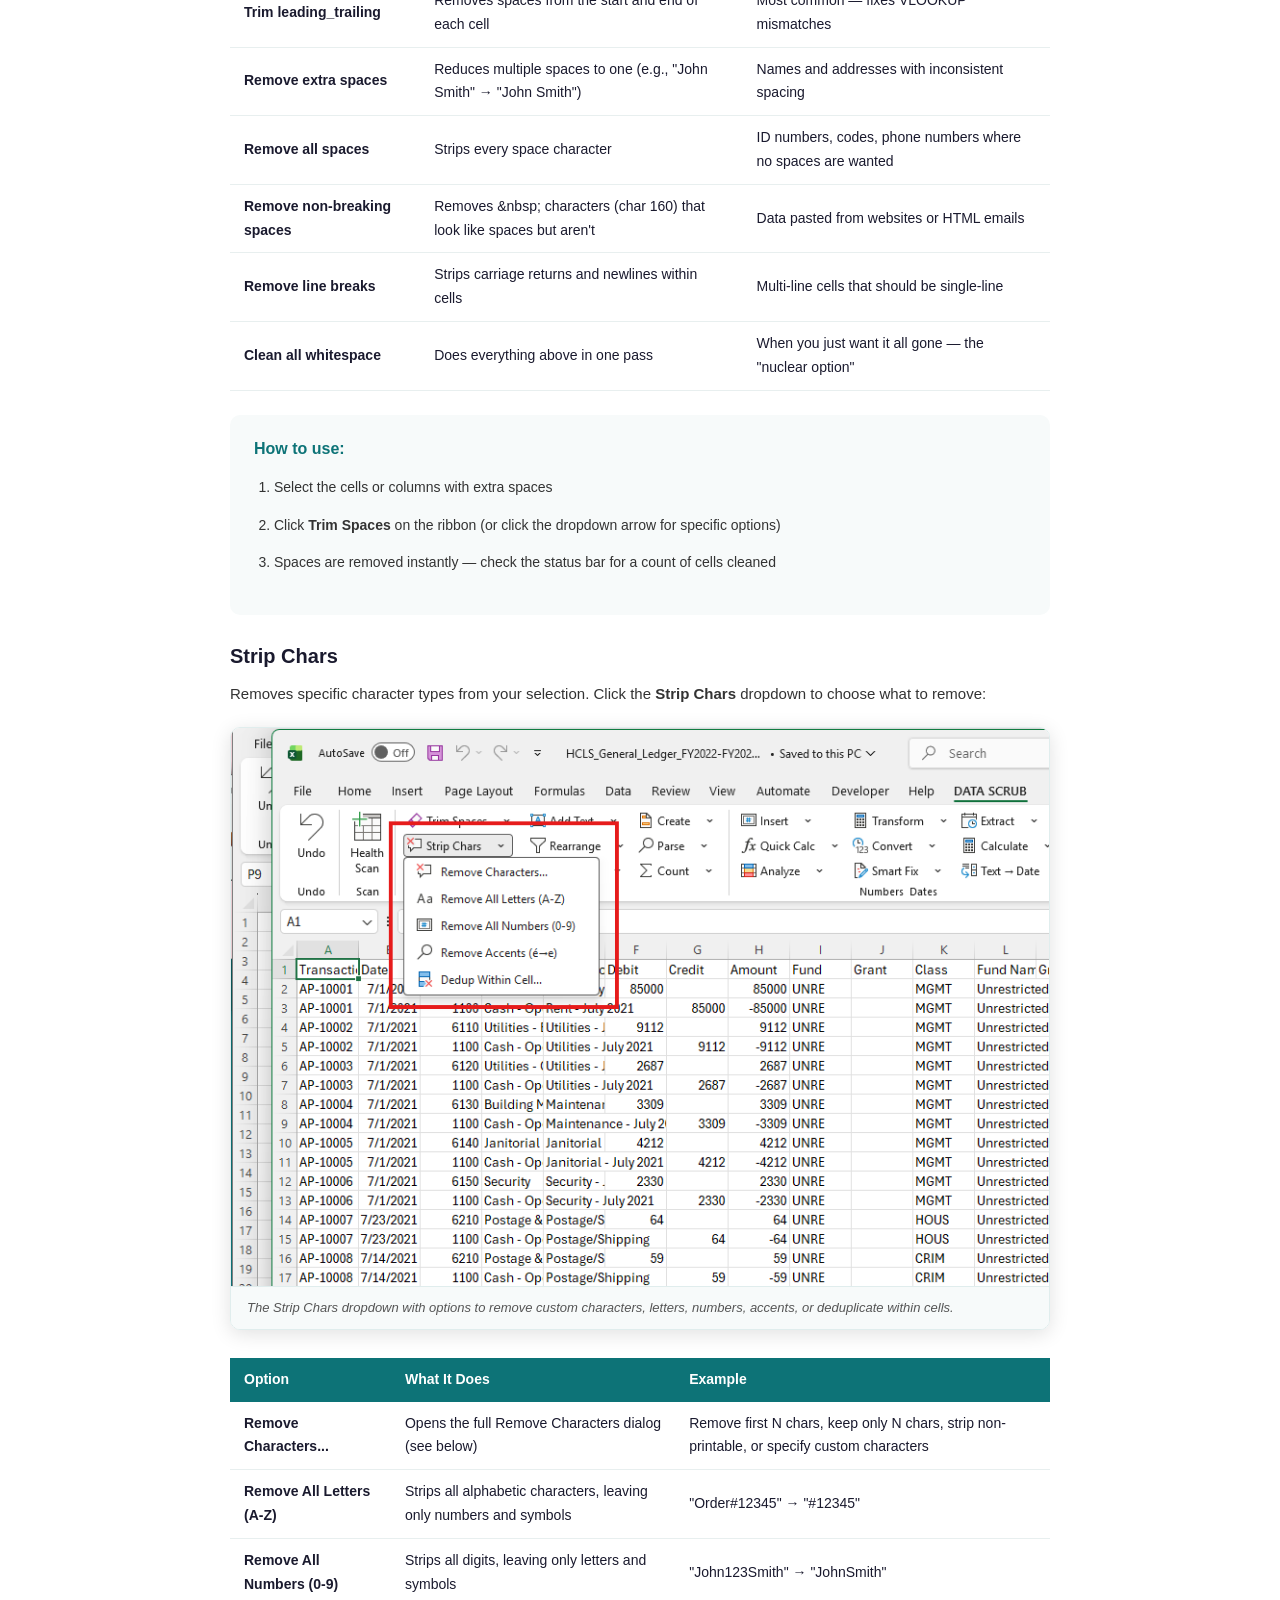
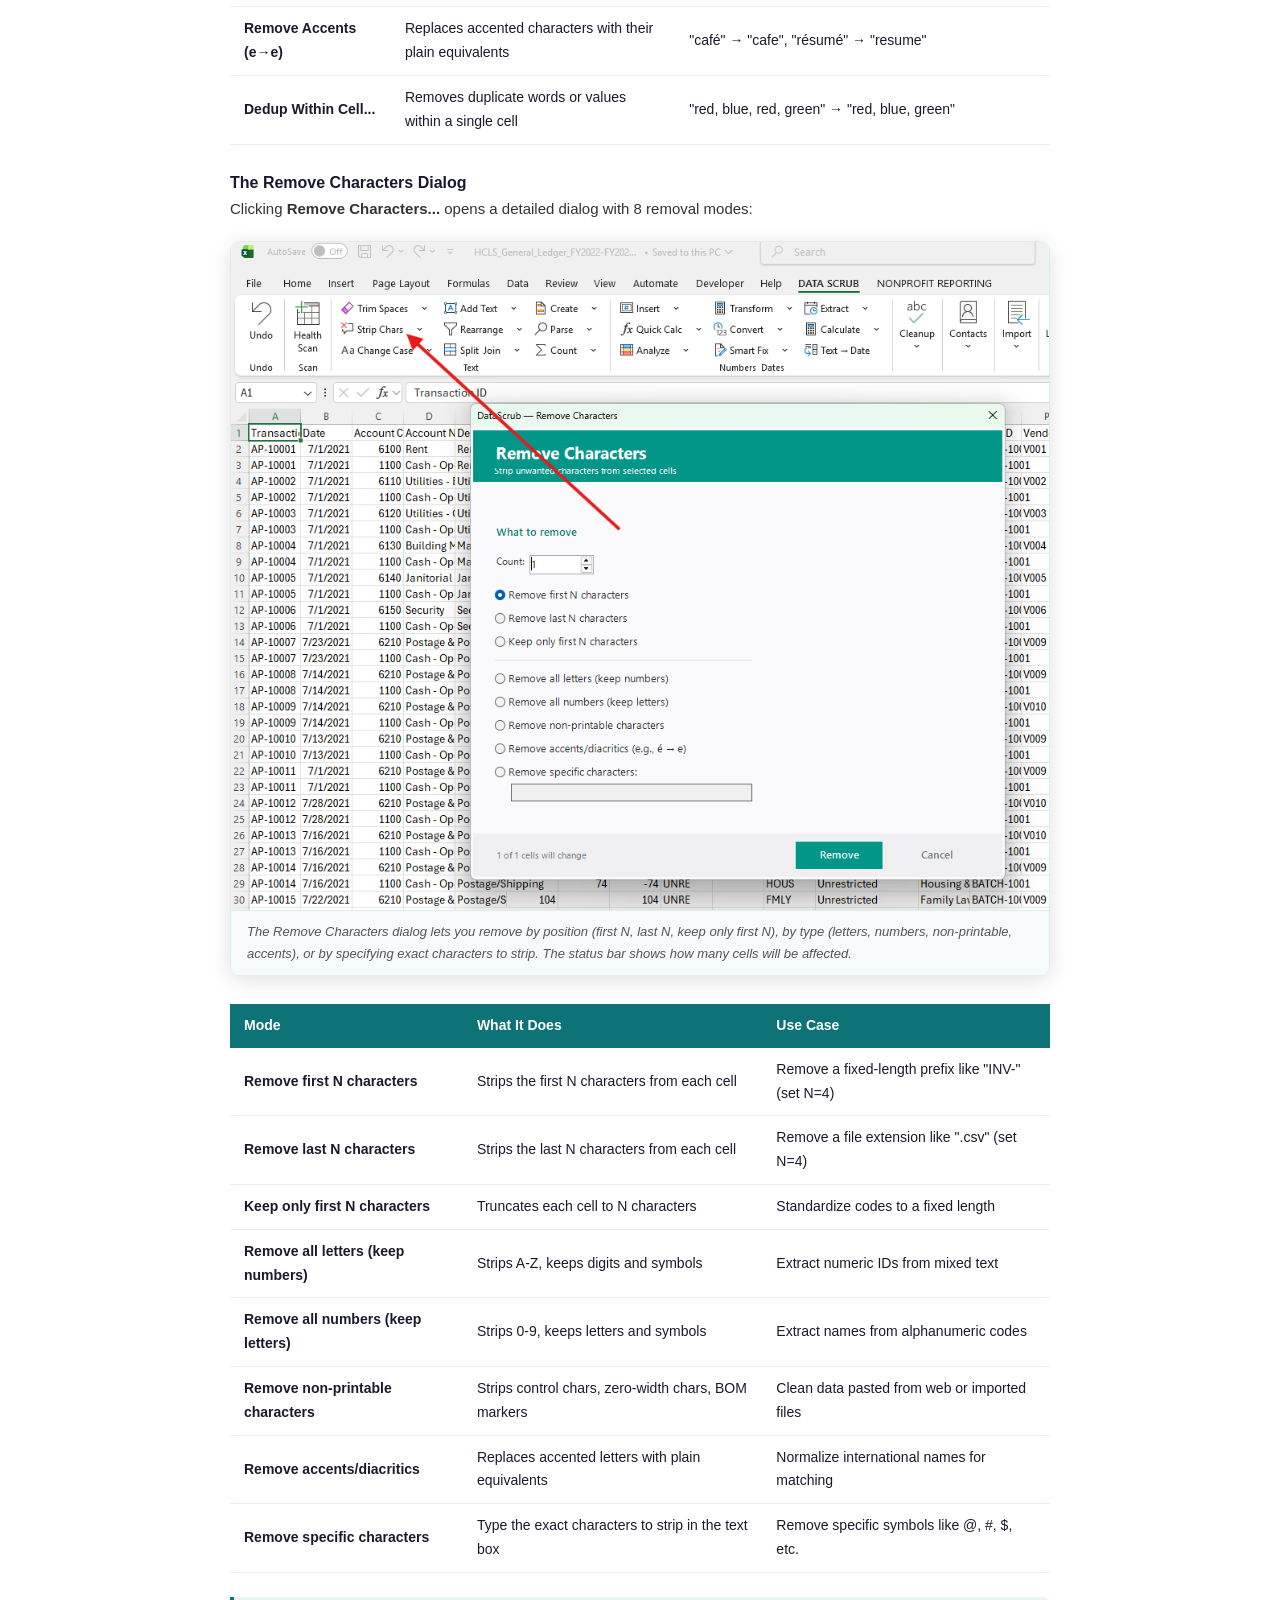
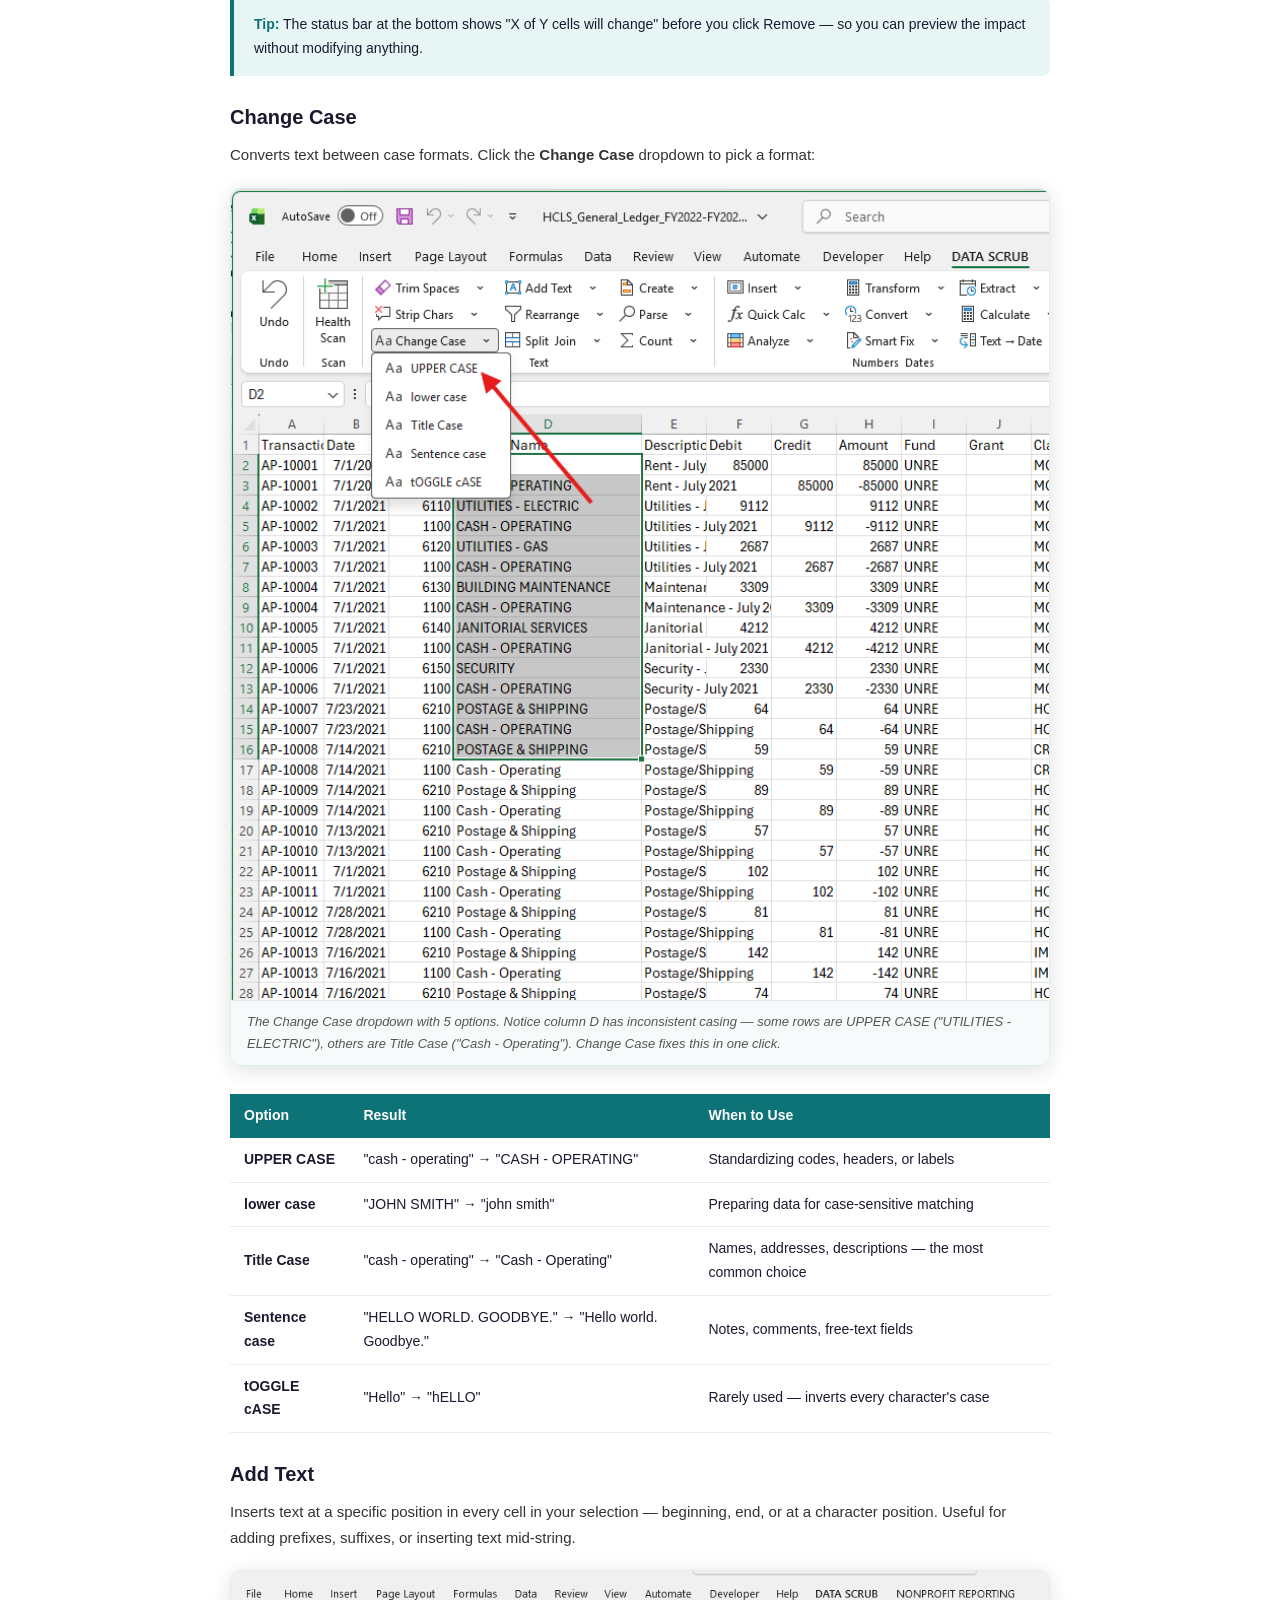
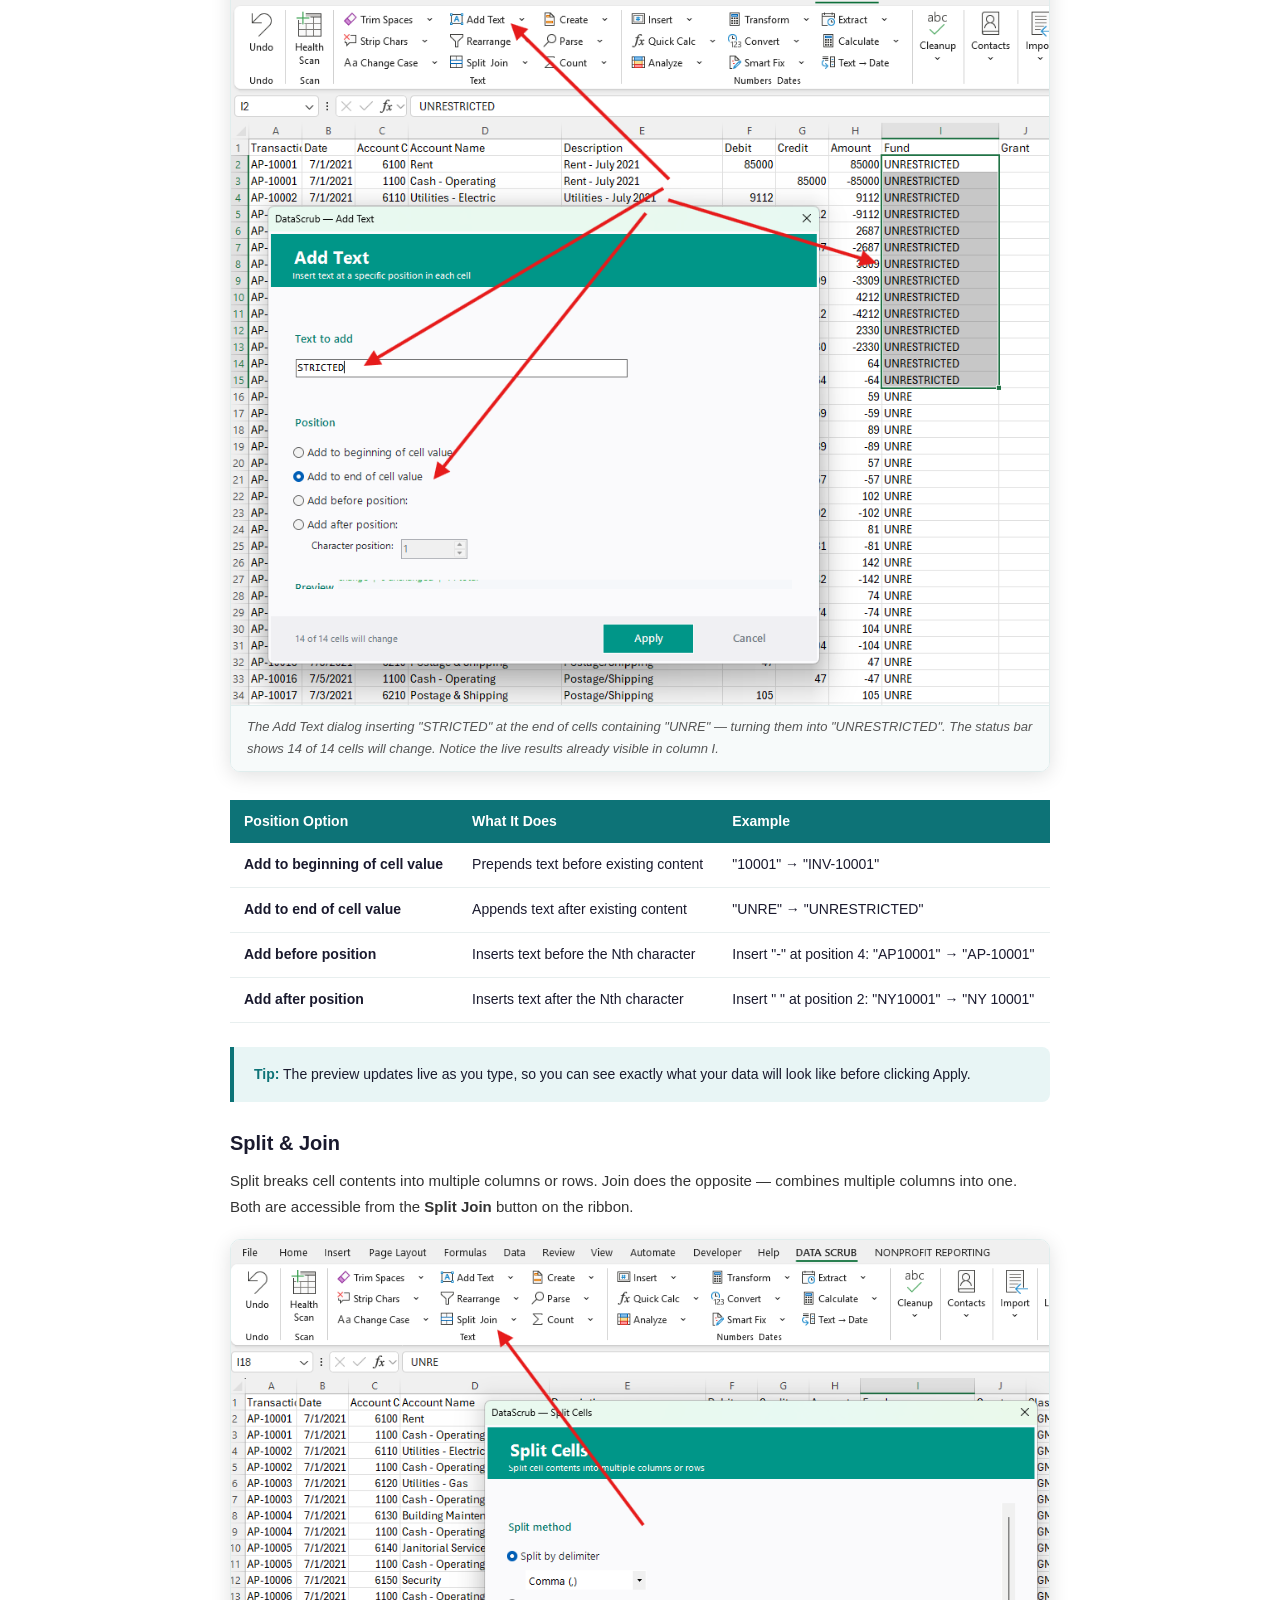
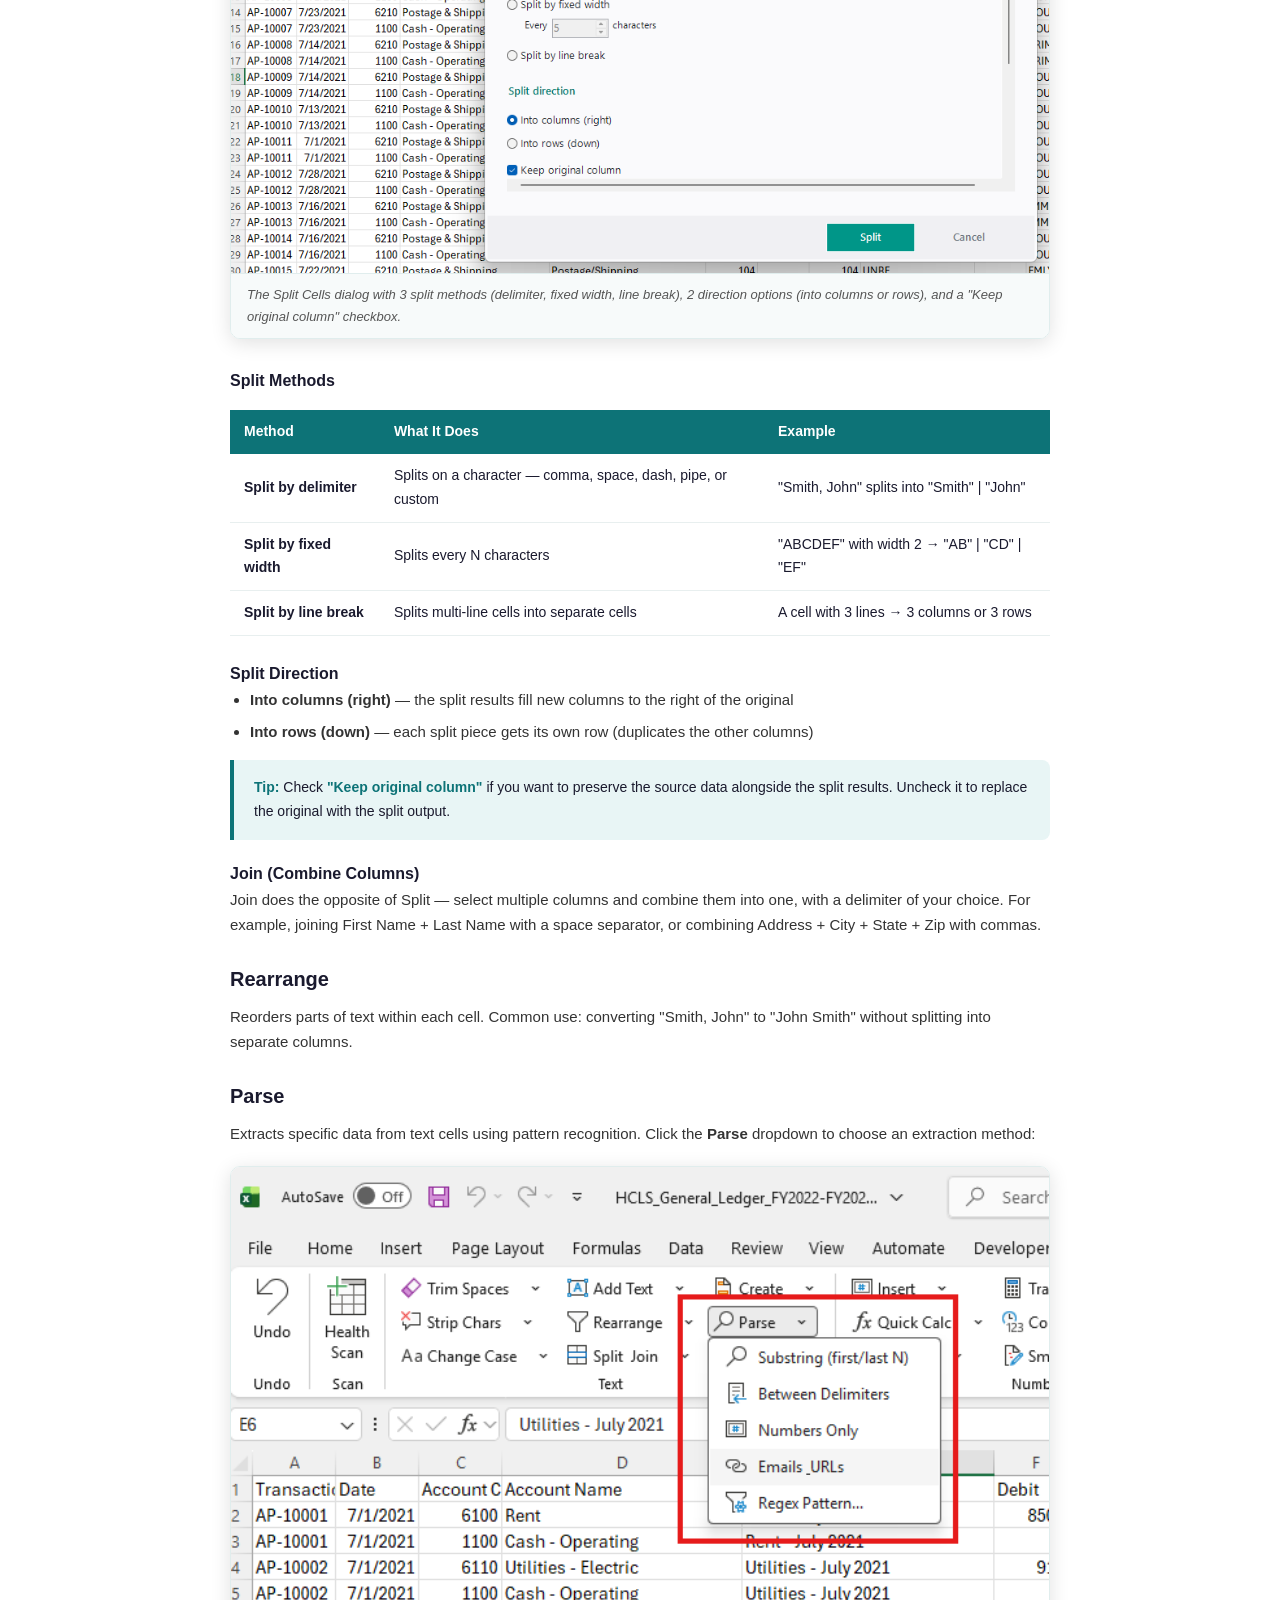
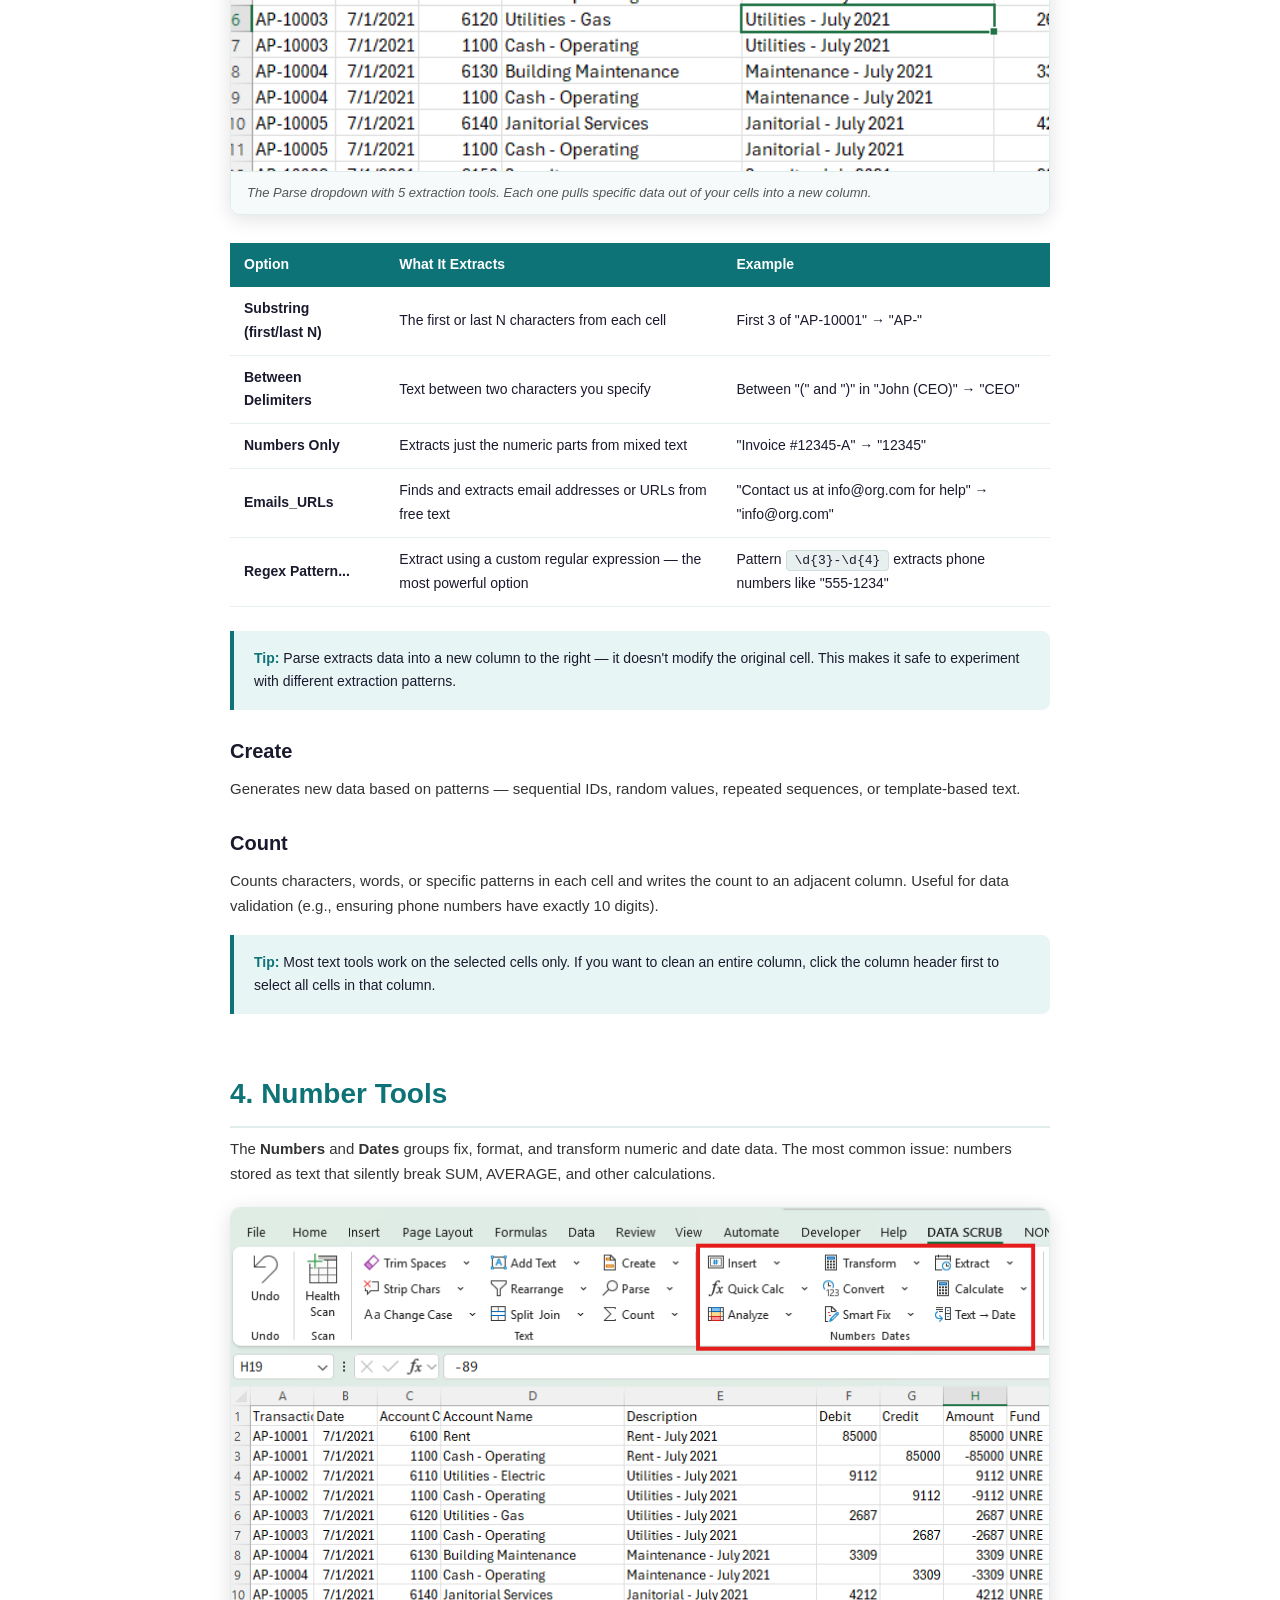
==== commit 6efb5307: "Add screenshots and Quick Calc section to DataScrub tutorial Add 9 screenshots (Strip Characters, Ch" ====
--- a/datascrub-tutorial.html
+++ b/datascrub-tutorial.html
@@ -139,7 +139,7 @@
     <a href="index.html">Home</a>
     <a href="datascrub.html">DataScrub</a>
     <a href="nonprofitreports.html">NonprofitReports</a>
-    <a href="index.html#faq">FAQ</a>
+    <a href="datascrub-tutorial.html">Tutorial</a>
     <a href="support.html">Support</a>
     <a href="https://ypuyaaglxvgpbpvsuila.supabase.co/storage/v1/object/public/datascrub-releases/v1.0.0/DataScrub64-packed.xll" style="background:rgba(255,255,255,0.15);padding:6px 16px;border-radius:6px;">Download</a>
     <a href="https://buy.stripe.com/8x228t3X8b7QcGW1c2fYY00" style="background:#fff;color:#0a5c5f;padding:6px 16px;border-radius:6px;">Buy</a>
@@ -307,38 +307,135 @@
       </div>
 
       <h3>Strip Chars</h3>
-      <p>Removes specific character types from your selection. Options include:</p>
-      <ul>
-        <li><strong>Non-printable characters</strong> — control characters, line breaks, tabs</li>
-        <li><strong>Numbers from text</strong> — strips all digits (useful for extracting names from "John123")</li>
-        <li><strong>Letters from text</strong> — strips all letters (useful for extracting numbers from "Order#12345")</li>
-        <li><strong>Special characters</strong> — removes punctuation and symbols</li>
-        <li><strong>Custom characters</strong> — specify exactly which characters to remove</li>
-      </ul>
+      <p>Removes specific character types from your selection. Click the <strong>Strip Chars</strong> dropdown to choose what to remove:</p>
+
+      <div class="screenshot">
+        <img src="Strip Characters.png" alt="Strip Chars dropdown showing 5 character removal options">
+        <div class="screenshot-caption">The Strip Chars dropdown with options to remove custom characters, letters, numbers, accents, or deduplicate within cells.</div>
+      </div>
+
+      <table class="feature-table">
+        <tr><th>Option</th><th>What It Does</th><th>Example</th></tr>
+        <tr><td><strong>Remove Characters...</strong></td><td>Opens the full Remove Characters dialog (see below)</td><td>Remove first N chars, keep only N chars, strip non-printable, or specify custom characters</td></tr>
+        <tr><td><strong>Remove All Letters (A-Z)</strong></td><td>Strips all alphabetic characters, leaving only numbers and symbols</td><td>"Order#12345" &rarr; "#12345"</td></tr>
+        <tr><td><strong>Remove All Numbers (0-9)</strong></td><td>Strips all digits, leaving only letters and symbols</td><td>"John123Smith" &rarr; "JohnSmith"</td></tr>
+        <tr><td><strong>Remove Accents (e&rarr;e)</strong></td><td>Replaces accented characters with their plain equivalents</td><td>"caf&eacute;" &rarr; "cafe", "r&eacute;sum&eacute;" &rarr; "resume"</td></tr>
+        <tr><td><strong>Dedup Within Cell...</strong></td><td>Removes duplicate words or values within a single cell</td><td>"red, blue, red, green" &rarr; "red, blue, green"</td></tr>
+      </table>
+
+      <h4>The Remove Characters Dialog</h4>
+      <p>Clicking <strong>Remove Characters...</strong> opens a detailed dialog with 8 removal modes:</p>
+
+      <div class="screenshot">
+        <img src="Strip Characters Box.png" alt="Remove Characters dialog showing 8 character removal options with count field and preview">
+        <div class="screenshot-caption">The Remove Characters dialog lets you remove by position (first N, last N, keep only first N), by type (letters, numbers, non-printable, accents), or by specifying exact characters to strip. The status bar shows how many cells will be affected.</div>
+      </div>
+
+      <table class="feature-table">
+        <tr><th>Mode</th><th>What It Does</th><th>Use Case</th></tr>
+        <tr><td><strong>Remove first N characters</strong></td><td>Strips the first N characters from each cell</td><td>Remove a fixed-length prefix like "INV-" (set N=4)</td></tr>
+        <tr><td><strong>Remove last N characters</strong></td><td>Strips the last N characters from each cell</td><td>Remove a file extension like ".csv" (set N=4)</td></tr>
+        <tr><td><strong>Keep only first N characters</strong></td><td>Truncates each cell to N characters</td><td>Standardize codes to a fixed length</td></tr>
+        <tr><td><strong>Remove all letters (keep numbers)</strong></td><td>Strips A-Z, keeps digits and symbols</td><td>Extract numeric IDs from mixed text</td></tr>
+        <tr><td><strong>Remove all numbers (keep letters)</strong></td><td>Strips 0-9, keeps letters and symbols</td><td>Extract names from alphanumeric codes</td></tr>
+        <tr><td><strong>Remove non-printable characters</strong></td><td>Strips control chars, zero-width chars, BOM markers</td><td>Clean data pasted from web or imported files</td></tr>
+        <tr><td><strong>Remove accents/diacritics</strong></td><td>Replaces accented letters with plain equivalents</td><td>Normalize international names for matching</td></tr>
+        <tr><td><strong>Remove specific characters</strong></td><td>Type the exact characters to strip in the text box</td><td>Remove specific symbols like @, #, $, etc.</td></tr>
+      </table>
+
+      <div class="tip">
+        <strong>Tip:</strong> The status bar at the bottom shows "X of Y cells will change" before you click Remove — so you can preview the impact without modifying anything.
+      </div>
 
       <h3>Change Case</h3>
-      <p>Converts text between case formats:</p>
-      <ul>
-        <li><strong>UPPER CASE</strong> — "john smith" becomes "JOHN SMITH"</li>
-        <li><strong>lower case</strong> — "JOHN SMITH" becomes "john smith"</li>
-        <li><strong>Title Case</strong> — "john smith" becomes "John Smith"</li>
-        <li><strong>Sentence case</strong> — "hello world. goodbye world." becomes "Hello world. Goodbye world."</li>
-      </ul>
+      <p>Converts text between case formats. Click the <strong>Change Case</strong> dropdown to pick a format:</p>
+
+      <div class="screenshot">
+        <img src="Change Case.png" alt="Change Case dropdown showing 5 case conversion options with UPPER CASE data visible in column D">
+        <div class="screenshot-caption">The Change Case dropdown with 5 options. Notice column D has inconsistent casing — some rows are UPPER CASE ("UTILITIES - ELECTRIC"), others are Title Case ("Cash - Operating"). Change Case fixes this in one click.</div>
+      </div>
+
+      <table class="feature-table">
+        <tr><th>Option</th><th>Result</th><th>When to Use</th></tr>
+        <tr><td><strong>UPPER CASE</strong></td><td>"cash - operating" &rarr; "CASH - OPERATING"</td><td>Standardizing codes, headers, or labels</td></tr>
+        <tr><td><strong>lower case</strong></td><td>"JOHN SMITH" &rarr; "john smith"</td><td>Preparing data for case-sensitive matching</td></tr>
+        <tr><td><strong>Title Case</strong></td><td>"cash - operating" &rarr; "Cash - Operating"</td><td>Names, addresses, descriptions — the most common choice</td></tr>
+        <tr><td><strong>Sentence case</strong></td><td>"HELLO WORLD. GOODBYE." &rarr; "Hello world. Goodbye."</td><td>Notes, comments, free-text fields</td></tr>
+        <tr><td><strong>tOGGLE cASE</strong></td><td>"Hello" &rarr; "hELLO"</td><td>Rarely used — inverts every character's case</td></tr>
+      </table>
 
       <h3>Add Text</h3>
-      <p>Prepends or appends text to every cell in your selection. Useful for adding prefixes (like "INV-") or suffixes (like "@company.com") to a column of values.</p>
-
-      <h3>Split</h3>
-      <p>Splits cell contents into multiple columns based on a delimiter (comma, space, dash, custom). For example, splitting "Smith, John" into separate Last Name and First Name columns.</p>
-
-      <h3>Join</h3>
-      <p>The opposite of Split — combines multiple columns into one, with a delimiter of your choice. For example, joining First Name + Last Name with a space separator.</p>
+      <p>Inserts text at a specific position in every cell in your selection — beginning, end, or at a character position. Useful for adding prefixes, suffixes, or inserting text mid-string.</p>
+
+      <div class="screenshot">
+        <img src="Add Text Box.png" alt="Add Text dialog showing text insertion with 4 position options and live preview">
+        <div class="screenshot-caption">The Add Text dialog inserting "STRICTED" at the end of cells containing "UNRE" — turning them into "UNRESTRICTED". The status bar shows 14 of 14 cells will change. Notice the live results already visible in column I.</div>
+      </div>
+
+      <table class="feature-table">
+        <tr><th>Position Option</th><th>What It Does</th><th>Example</th></tr>
+        <tr><td><strong>Add to beginning of cell value</strong></td><td>Prepends text before existing content</td><td>"10001" &rarr; "INV-10001"</td></tr>
+        <tr><td><strong>Add to end of cell value</strong></td><td>Appends text after existing content</td><td>"UNRE" &rarr; "UNRESTRICTED"</td></tr>
+        <tr><td><strong>Add before position</strong></td><td>Inserts text before the Nth character</td><td>Insert "-" at position 4: "AP10001" &rarr; "AP-10001"</td></tr>
+        <tr><td><strong>Add after position</strong></td><td>Inserts text after the Nth character</td><td>Insert " " at position 2: "NY10001" &rarr; "NY 10001"</td></tr>
+      </table>
+
+      <div class="tip">
+        <strong>Tip:</strong> The preview updates live as you type, so you can see exactly what your data will look like before clicking Apply.
+      </div>
+
+      <h3>Split &amp; Join</h3>
+      <p>Split breaks cell contents into multiple columns or rows. Join does the opposite — combines multiple columns into one. Both are accessible from the <strong>Split Join</strong> button on the ribbon.</p>
+
+      <div class="screenshot">
+        <img src="Split Join.png" alt="Split Cells dialog showing split method options (delimiter, fixed width, line break) and split direction options">
+        <div class="screenshot-caption">The Split Cells dialog with 3 split methods (delimiter, fixed width, line break), 2 direction options (into columns or rows), and a "Keep original column" checkbox.</div>
+      </div>
+
+      <h4>Split Methods</h4>
+      <table class="feature-table">
+        <tr><th>Method</th><th>What It Does</th><th>Example</th></tr>
+        <tr><td><strong>Split by delimiter</strong></td><td>Splits on a character — comma, space, dash, pipe, or custom</td><td>"Smith, John" splits into "Smith" | "John"</td></tr>
+        <tr><td><strong>Split by fixed width</strong></td><td>Splits every N characters</td><td>"ABCDEF" with width 2 &rarr; "AB" | "CD" | "EF"</td></tr>
+        <tr><td><strong>Split by line break</strong></td><td>Splits multi-line cells into separate cells</td><td>A cell with 3 lines &rarr; 3 columns or 3 rows</td></tr>
+      </table>
+
+      <h4>Split Direction</h4>
+      <ul>
+        <li><strong>Into columns (right)</strong> — the split results fill new columns to the right of the original</li>
+        <li><strong>Into rows (down)</strong> — each split piece gets its own row (duplicates the other columns)</li>
+      </ul>
+
+      <div class="tip">
+        <strong>Tip:</strong> Check <strong>"Keep original column"</strong> if you want to preserve the source data alongside the split results. Uncheck it to replace the original with the split output.
+      </div>
+
+      <h4>Join (Combine Columns)</h4>
+      <p>Join does the opposite of Split — select multiple columns and combine them into one, with a delimiter of your choice. For example, joining First Name + Last Name with a space separator, or combining Address + City + State + Zip with commas.</p>
 
       <h3>Rearrange</h3>
       <p>Reorders parts of text within each cell. Common use: converting "Smith, John" to "John Smith" without splitting into separate columns.</p>
 
       <h3>Parse</h3>
-      <p>Extracts structured data from unstructured text using pattern recognition. Can pull out emails, phone numbers, dates, URLs, and other patterns from free-text fields.</p>
+      <p>Extracts specific data from text cells using pattern recognition. Click the <strong>Parse</strong> dropdown to choose an extraction method:</p>
+
+      <div class="screenshot">
+        <img src="Parse2.png" alt="Parse dropdown showing 5 extraction options: Substring, Between Delimiters, Numbers Only, Emails/URLs, Regex Pattern">
+        <div class="screenshot-caption">The Parse dropdown with 5 extraction tools. Each one pulls specific data out of your cells into a new column.</div>
+      </div>
+
+      <table class="feature-table">
+        <tr><th>Option</th><th>What It Extracts</th><th>Example</th></tr>
+        <tr><td><strong>Substring (first/last N)</strong></td><td>The first or last N characters from each cell</td><td>First 3 of "AP-10001" &rarr; "AP-"</td></tr>
+        <tr><td><strong>Between Delimiters</strong></td><td>Text between two characters you specify</td><td>Between "(" and ")" in "John (CEO)" &rarr; "CEO"</td></tr>
+        <tr><td><strong>Numbers Only</strong></td><td>Extracts just the numeric parts from mixed text</td><td>"Invoice #12345-A" &rarr; "12345"</td></tr>
+        <tr><td><strong>Emails_URLs</strong></td><td>Finds and extracts email addresses or URLs from free text</td><td>"Contact us at info@org.com for help" &rarr; "info@org.com"</td></tr>
+        <tr><td><strong>Regex Pattern...</strong></td><td>Extract using a custom regular expression — the most powerful option</td><td>Pattern <kbd>\d{3}-\d{4}</kbd> extracts phone numbers like "555-1234"</td></tr>
+      </table>
+
+      <div class="tip">
+        <strong>Tip:</strong> Parse extracts data into a new column to the right — it doesn't modify the original cell. This makes it safe to experiment with different extraction patterns.
+      </div>
 
       <h3>Create</h3>
       <p>Generates new data based on patterns — sequential IDs, random values, repeated sequences, or template-based text.</p>
@@ -355,10 +452,52 @@
     <section class="tutorial-section" id="numbers">
       <h2>4. Number Tools</h2>
 
-      <p>The <strong>Numbers</strong> group fixes, formats, and transforms numeric data. The most common issue: numbers stored as text that silently break SUM, AVERAGE, and other calculations.</p>
+      <p>The <strong>Numbers</strong> and <strong>Dates</strong> groups fix, format, and transform numeric and date data. The most common issue: numbers stored as text that silently break SUM, AVERAGE, and other calculations.</p>
+
+      <div class="screenshot">
+        <img src="Numbers Dates.png" alt="Numbers and Dates ribbon groups showing Insert, Transform, Extract, Quick Calc, Convert, Calculate, Analyze, Smart Fix, and Text to Date tools">
+        <div class="screenshot-caption">The Numbers and Dates ribbon groups. These tools handle everything from text-to-number conversion to date parsing, quick calculations, and data analysis.</div>
+      </div>
+
+      <h3>Insert</h3>
+      <p>Generates new data columns — sequences, IDs, running totals, and calculated values. Click the <strong>Insert</strong> dropdown:</p>
+
+      <div class="screenshot">
+        <img src="Insert.png" alt="Insert dropdown showing Sequential Numbers, Random Numbers, Unique IDs, Row Numbers, Running Total, and Calculated Column">
+        <div class="screenshot-caption">The Insert dropdown with 6 options for generating new data alongside your existing columns.</div>
+      </div>
+
+      <table class="feature-table">
+        <tr><th>Option</th><th>What It Generates</th><th>Use Case</th></tr>
+        <tr><td><strong>Sequential Numbers</strong></td><td>1, 2, 3, 4... (or custom start/step)</td><td>Adding row numbers or sequence IDs to imported data</td></tr>
+        <tr><td><strong>Random Numbers</strong></td><td>Random values within a range you specify</td><td>Test data generation, sampling</td></tr>
+        <tr><td><strong>Unique IDs</strong></td><td>Unique identifiers for each row</td><td>Creating primary keys for data that lacks them</td></tr>
+        <tr><td><strong>Row Numbers</strong></td><td>Simple row numbering (1, 2, 3...)</td><td>Quick numbering after sorting or filtering</td></tr>
+        <tr><td><strong>Running Total</strong></td><td>Cumulative sum down a numeric column</td><td>Running balance for financial data</td></tr>
+        <tr><td><strong>Calculated Column</strong></td><td>New column based on a formula using existing columns</td><td>Compute Debit - Credit, concatenate fields, etc.</td></tr>
+      </table>
 
       <h3>Quick Calc</h3>
-      <p>Performs quick arithmetic on your selection without writing formulas. Options include: add, subtract, multiply, divide by a value, round to N decimal places, and percentage calculations. The results replace the original values in place.</p>
+      <p>Performs quick arithmetic on every cell in your selection — no formulas needed. Enter a value, pick an operation, and DataScrub applies it across all selected cells in place.</p>
+
+      <div class="screenshot">
+        <img src="Quick Calc.png" alt="Quick Calc dropdown showing 6 arithmetic options: Add, Subtract, Multiply, Divide, Markup/Discount, Percentage Change">
+        <div class="screenshot-caption">The Quick Calc dropdown with 6 one-click arithmetic operations. Each one applies to every numeric cell in your selection.</div>
+      </div>
+
+      <table class="feature-table">
+        <tr><th>Option</th><th>What It Does</th><th>Example</th></tr>
+        <tr><td><strong>Add to all cells</strong></td><td>Adds a fixed number to every cell</td><td>Add 100 to all prices for a shipping surcharge</td></tr>
+        <tr><td><strong>Subtract from all cells</strong></td><td>Subtracts a fixed number from every cell</td><td>Subtract 5 to remove a flat fee from each amount</td></tr>
+        <tr><td><strong>Multiply all cells by</strong></td><td>Multiplies every cell by a factor</td><td>Multiply by 1.1 to apply a 10% increase</td></tr>
+        <tr><td><strong>Divide all cells by</strong></td><td>Divides every cell by a value</td><td>Divide by 100 to convert cents to dollars</td></tr>
+        <tr><td><strong>% Markup/Discount</strong></td><td>Applies a percentage increase or decrease</td><td>+15% markup on cost prices, or -20% discount</td></tr>
+        <tr><td><strong>Percentage Change</strong></td><td>Calculates the % change between each cell and a base value</td><td>Show how each month's sales compares to a baseline</td></tr>
+      </table>
+
+      <div class="tip">
+        <strong>Tip:</strong> Quick Calc modifies values in place. If you want to keep the original data, copy the column first or use <strong>Undo</strong> immediately after if the result isn't what you expected.
+      </div>
 
       <h3>Convert</h3>
       <p>Converts between units — temperature (F/C), distance (miles/km), weight (lbs/kg), currency formatting, and more.</p>
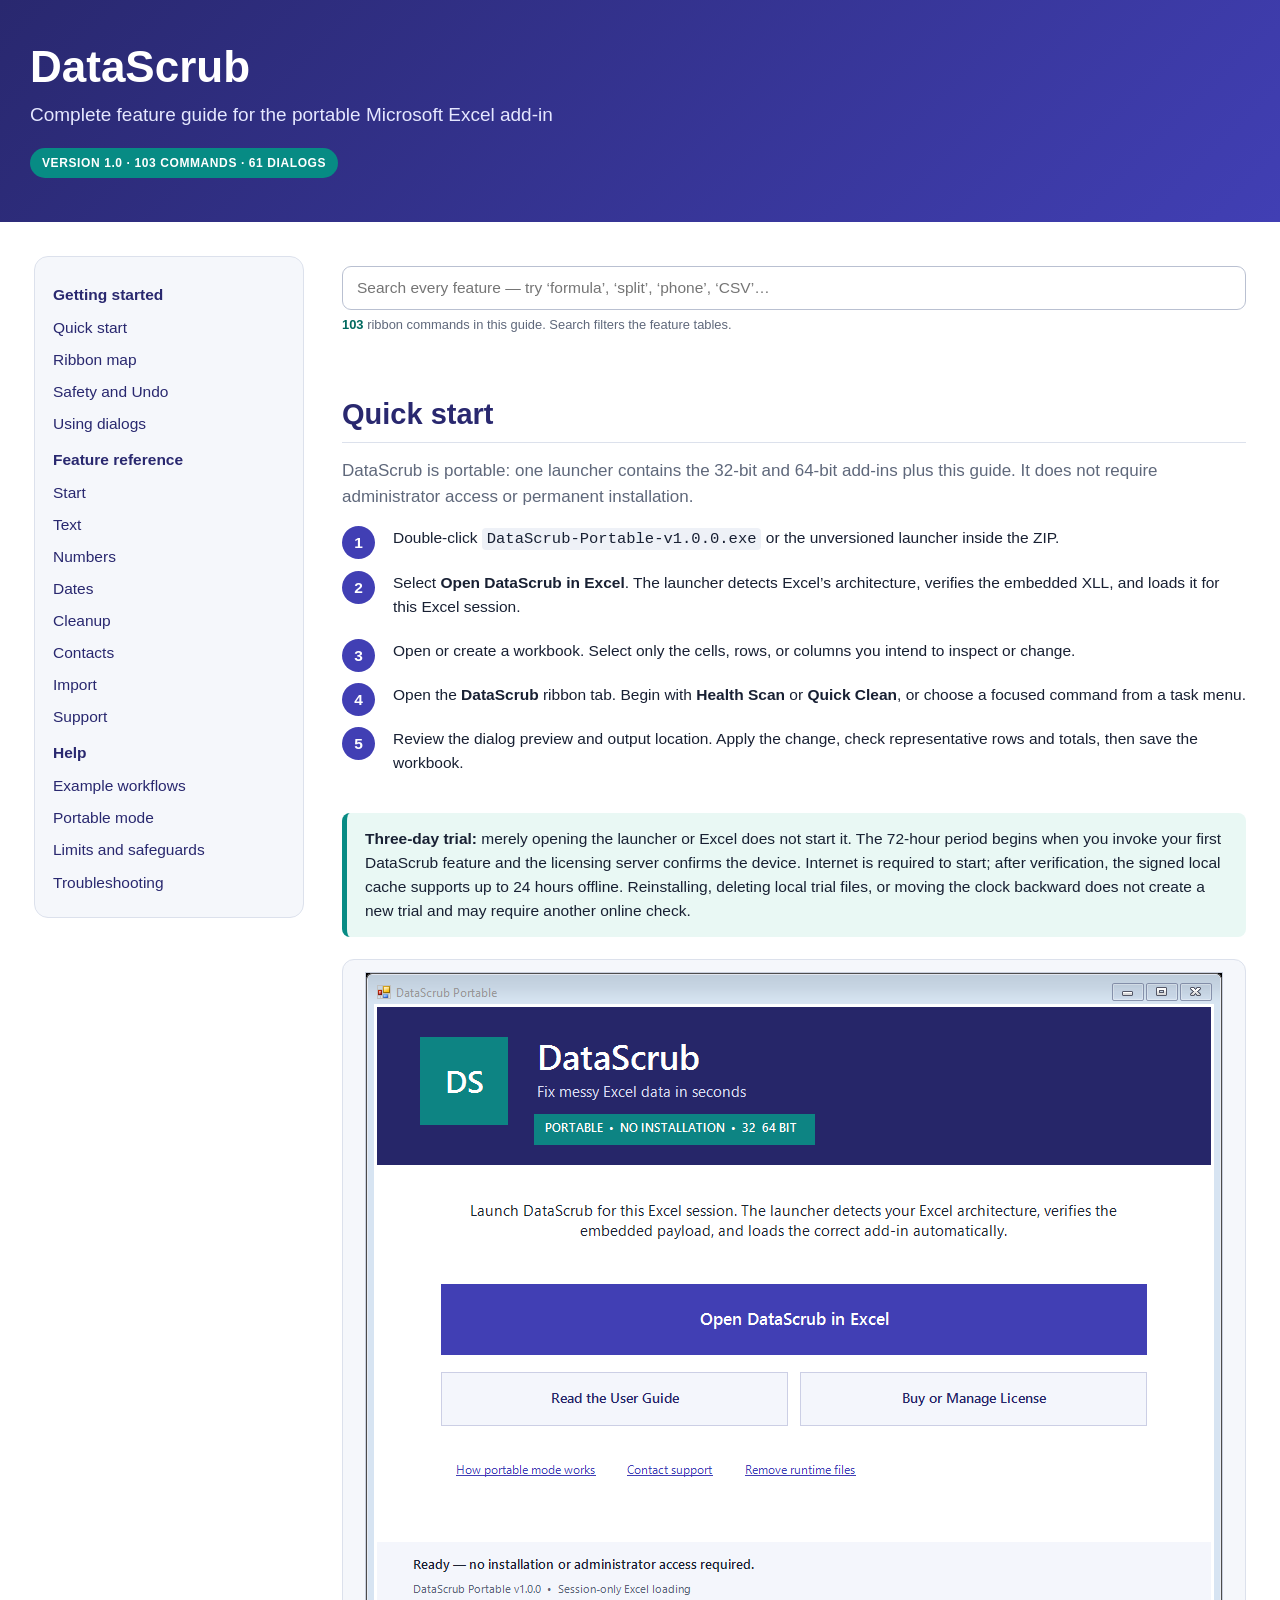
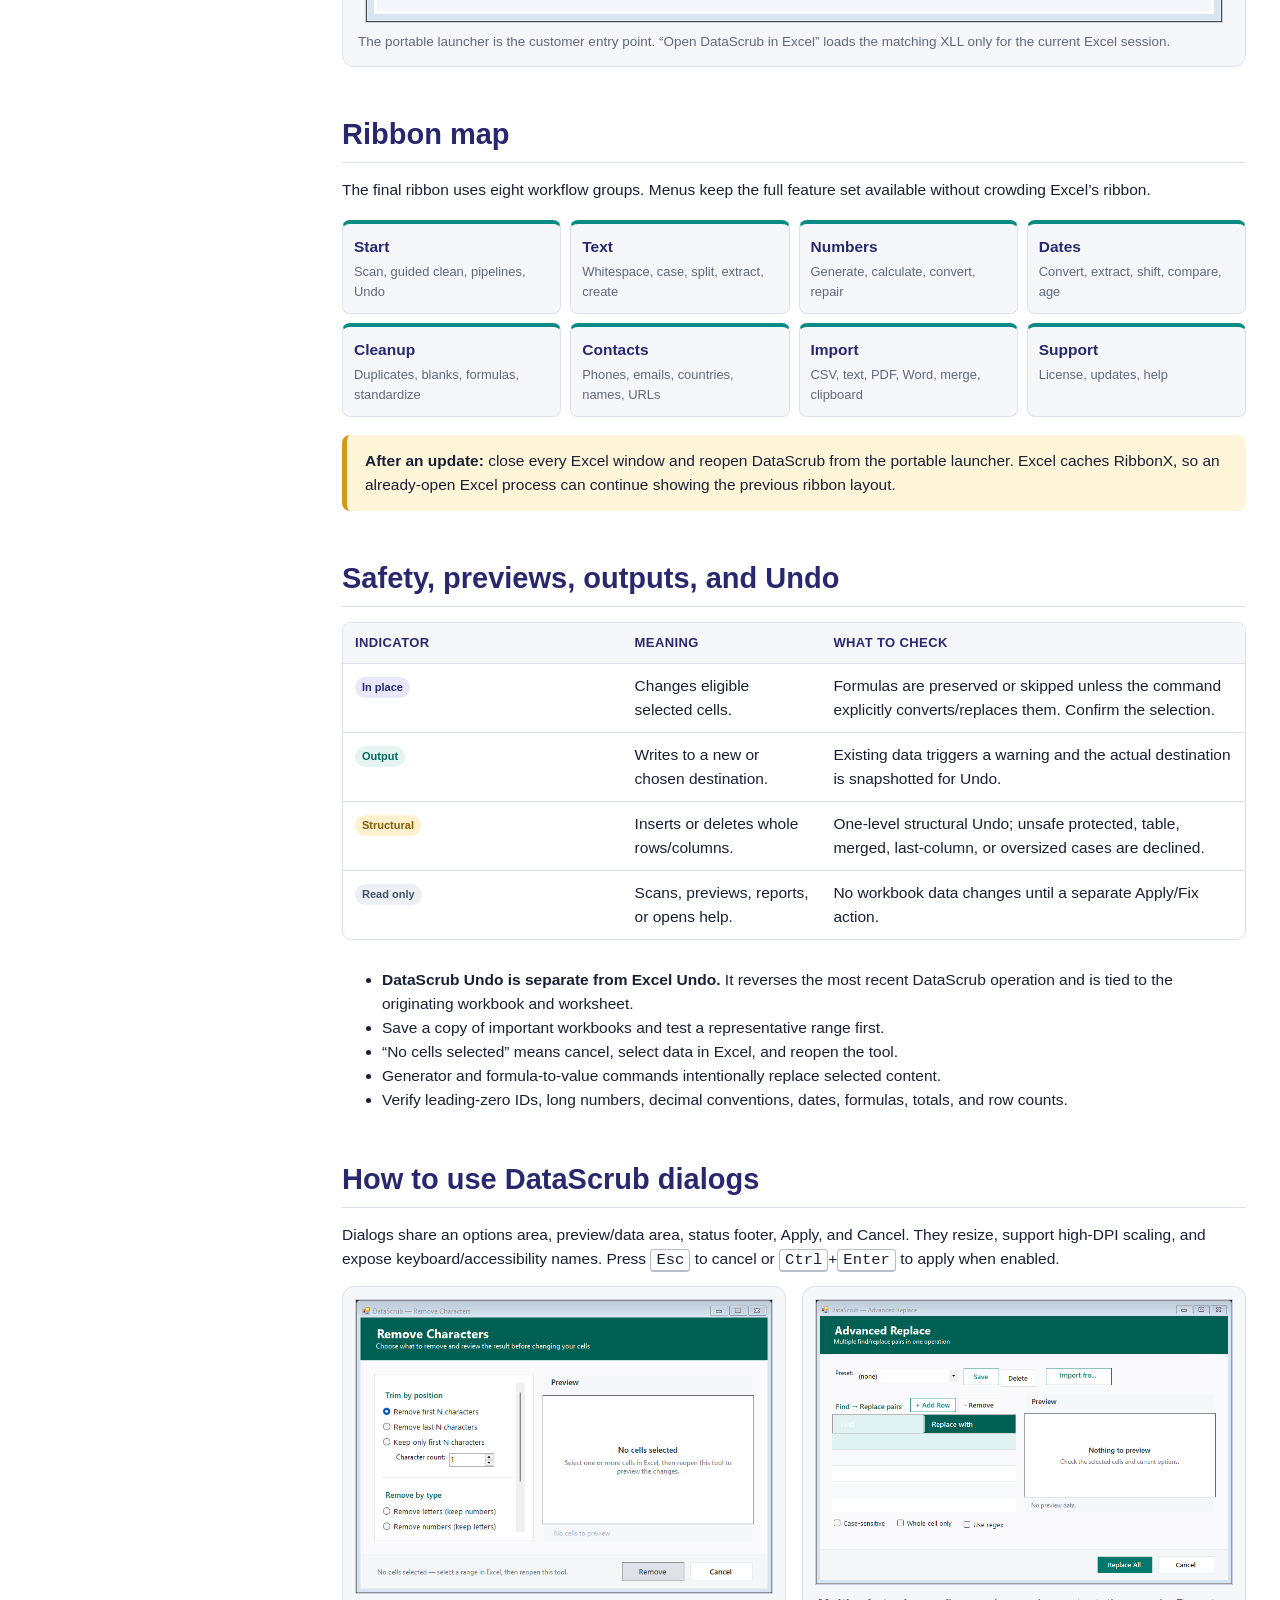
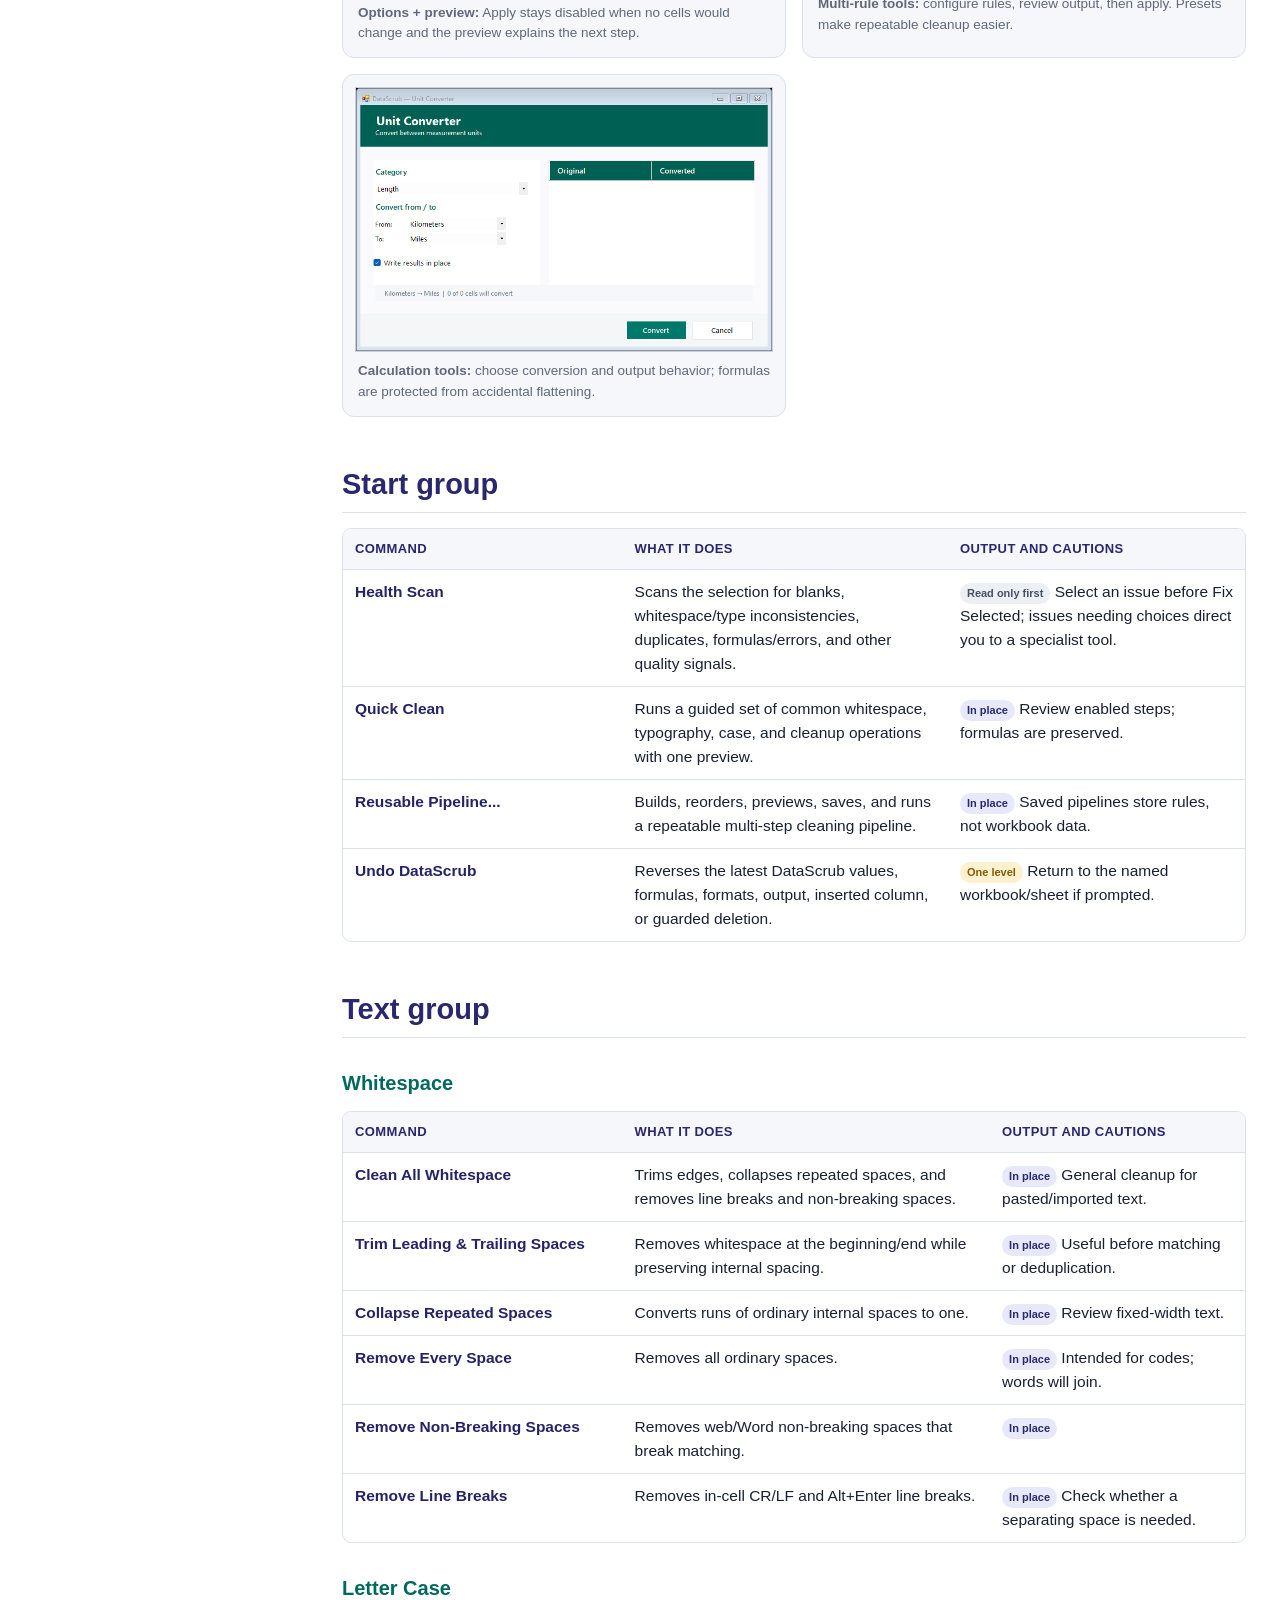
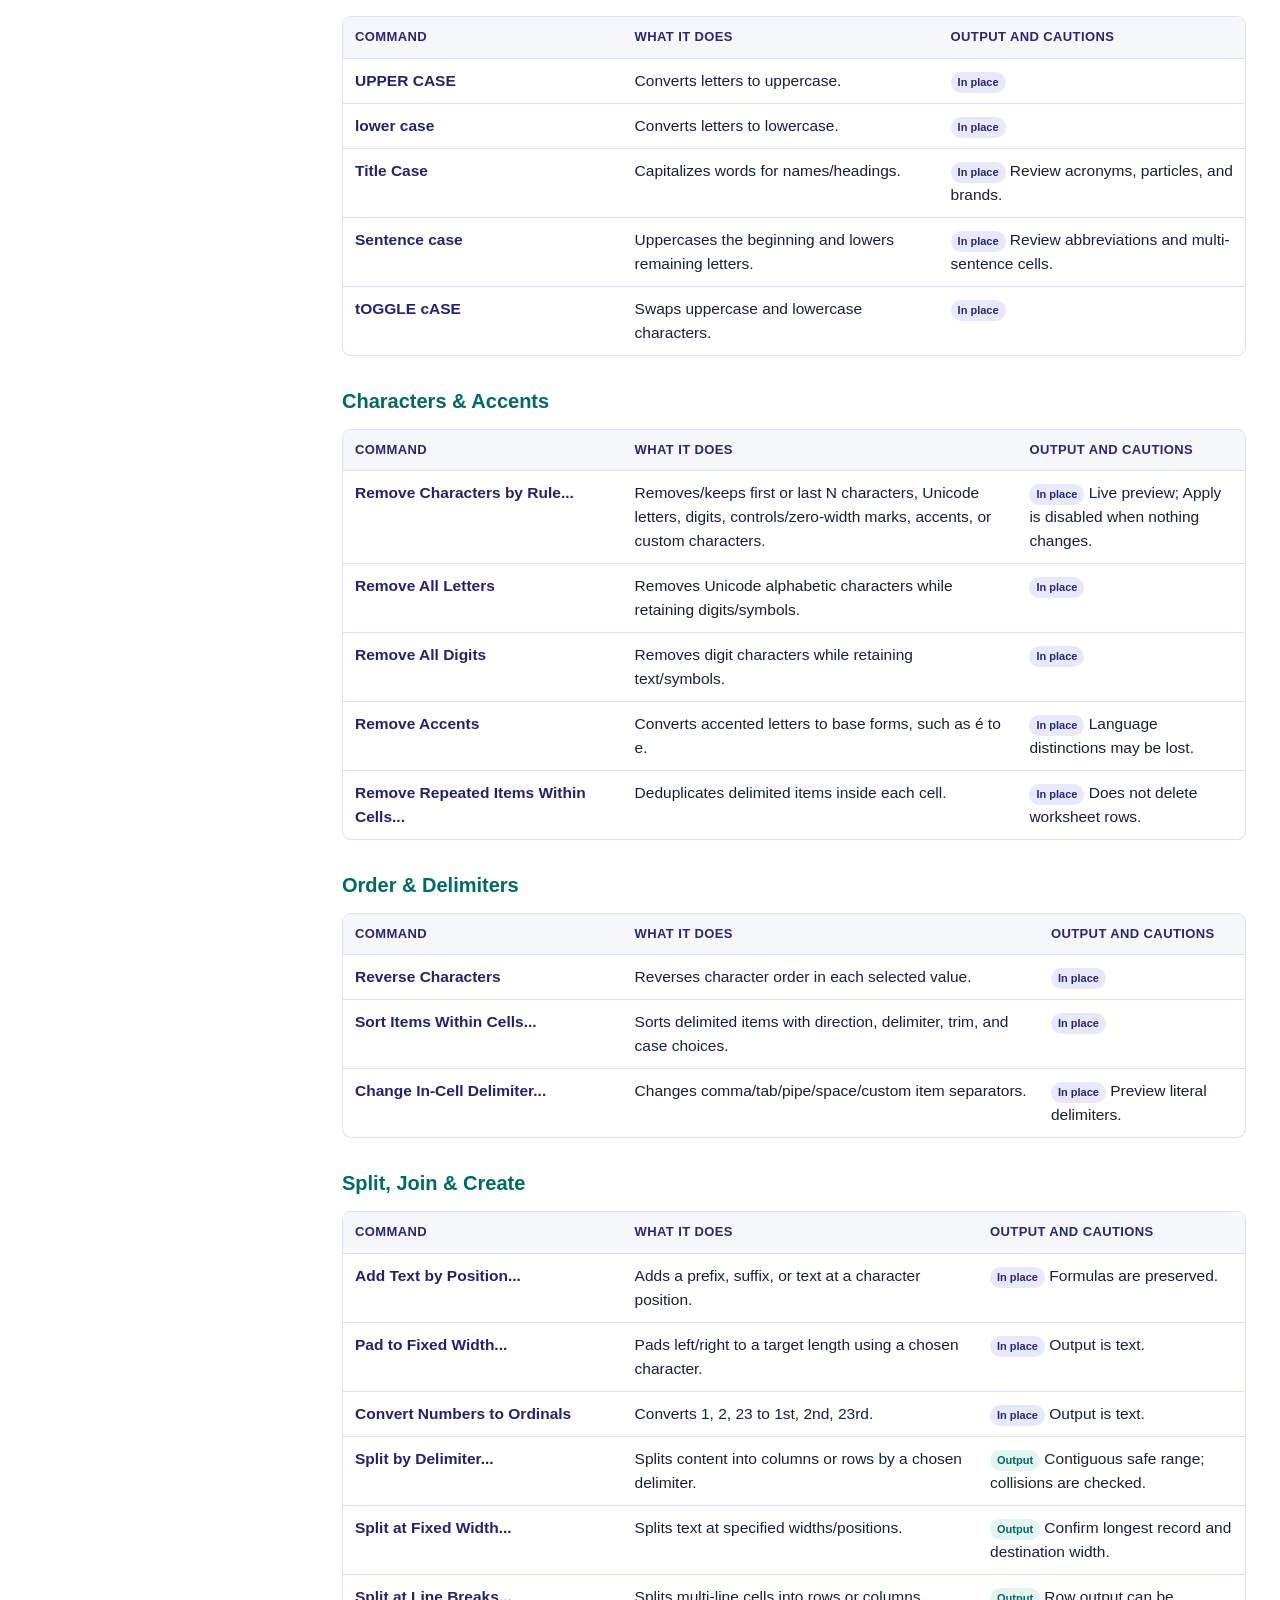
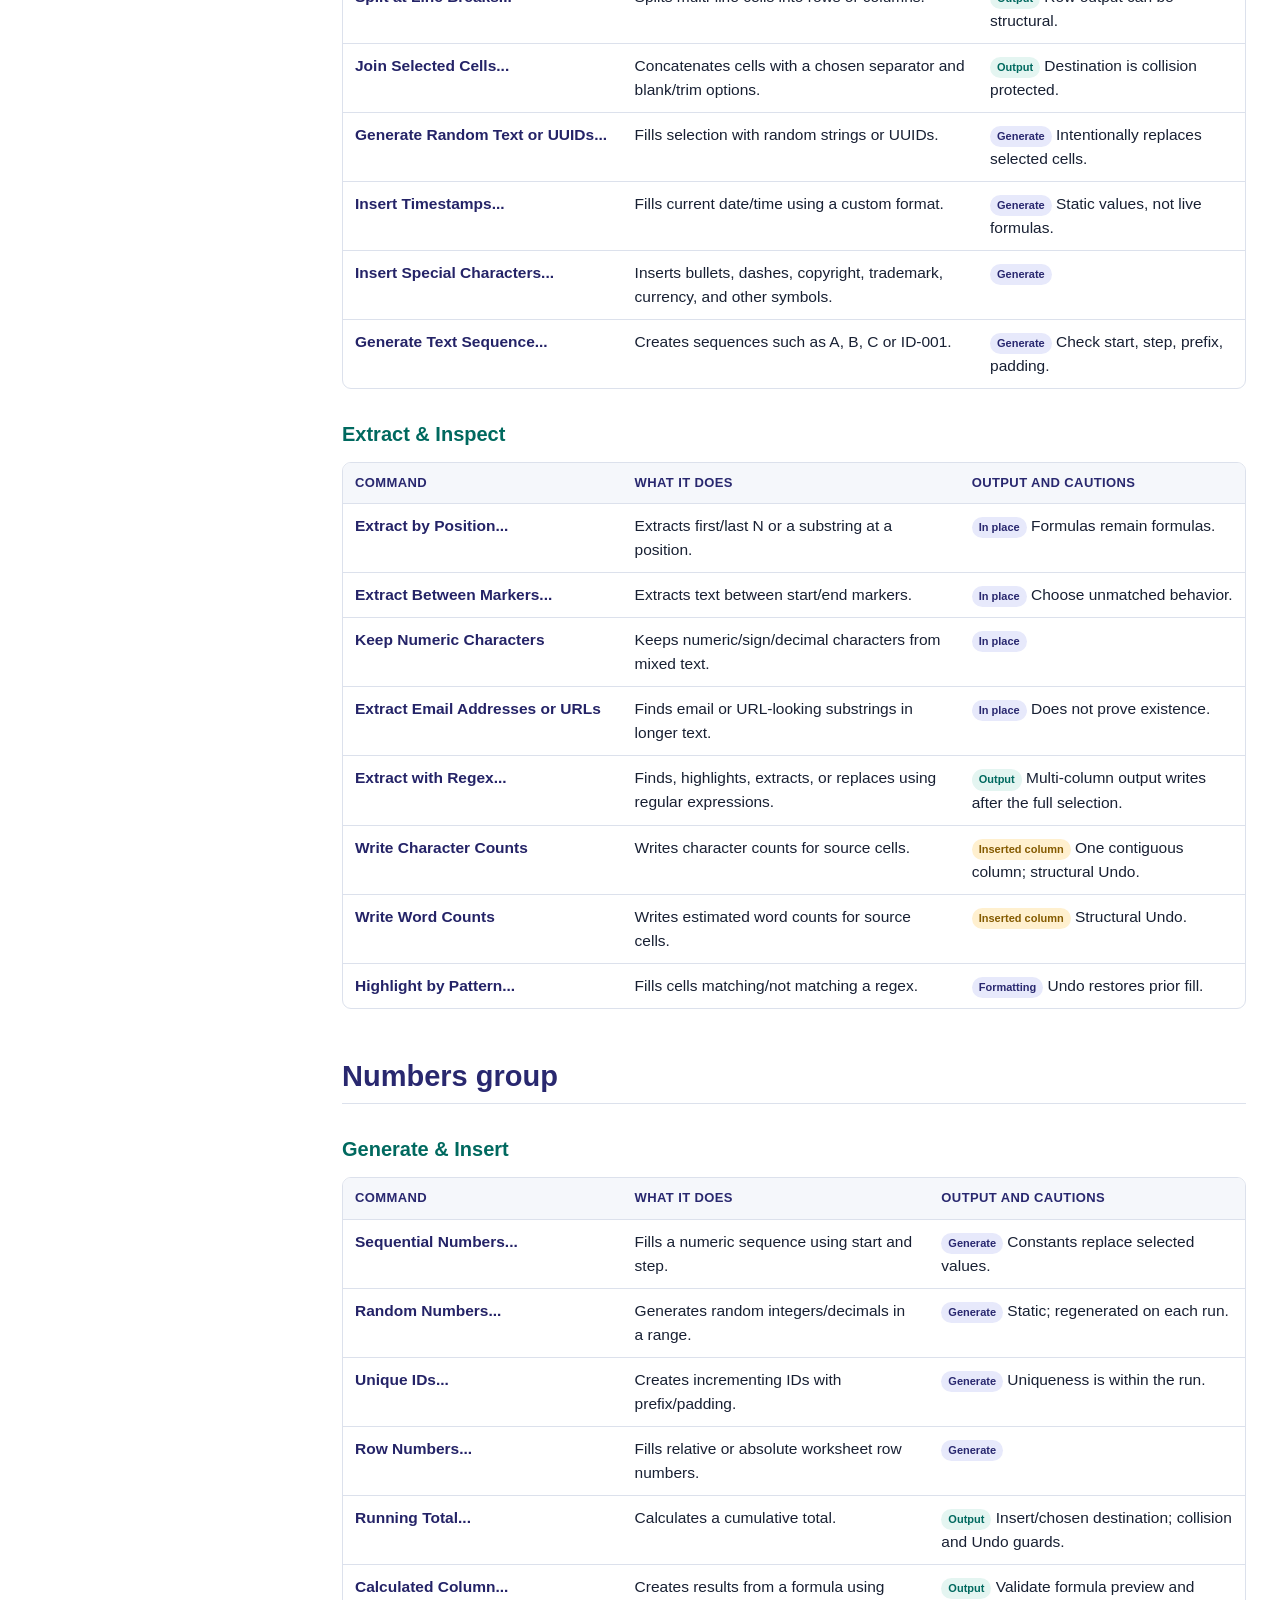
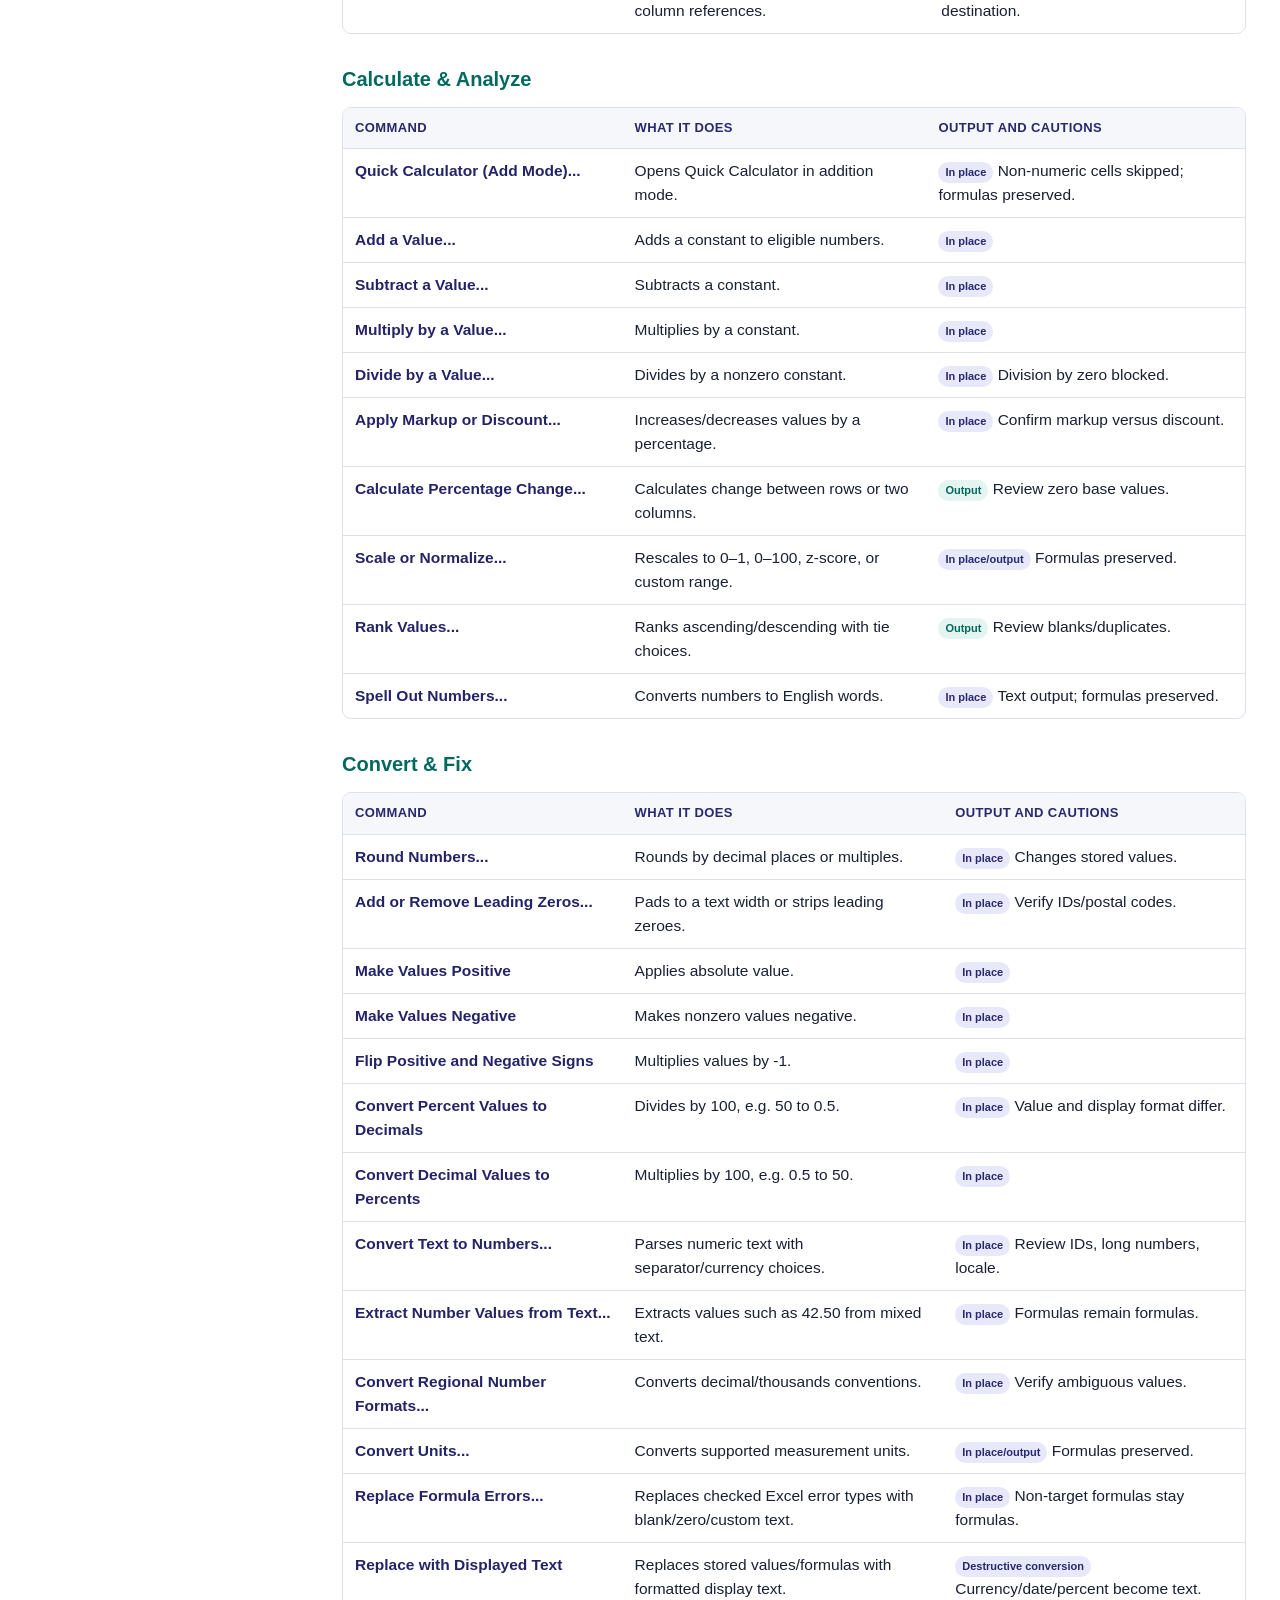
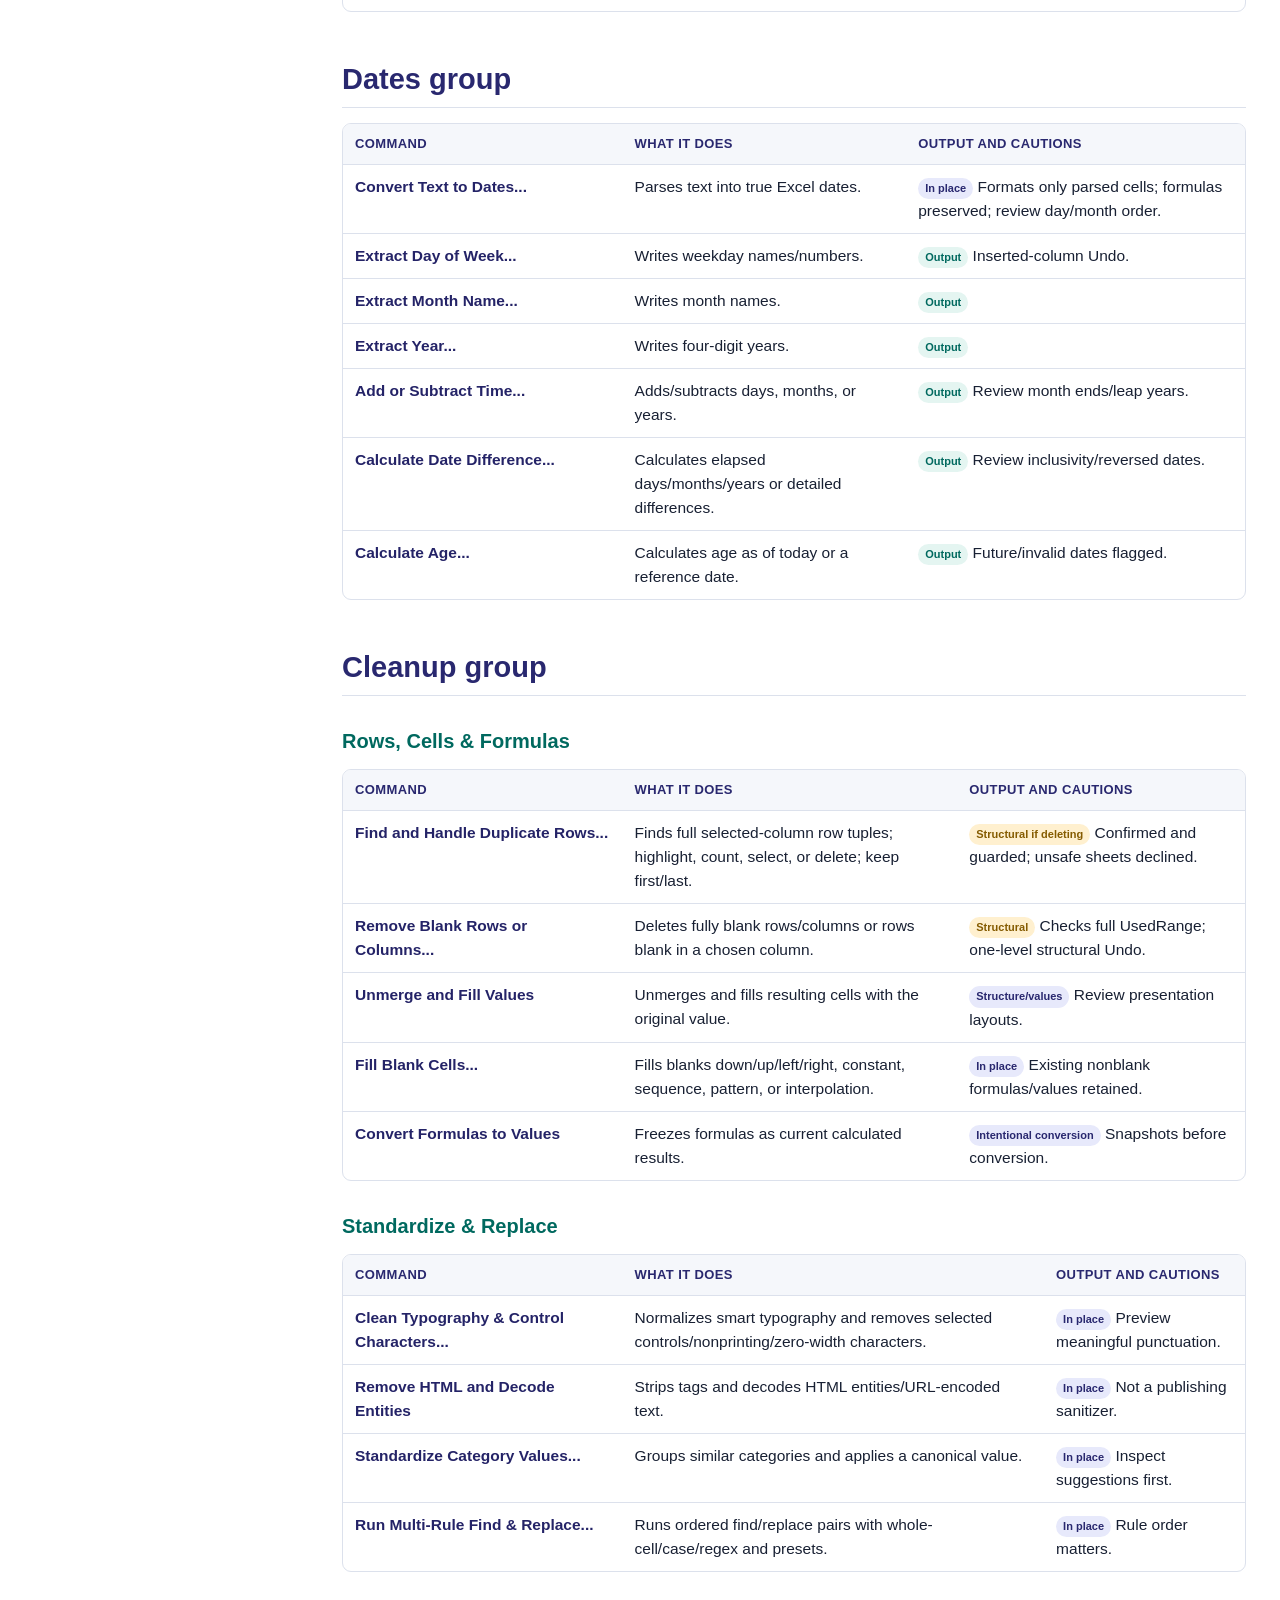
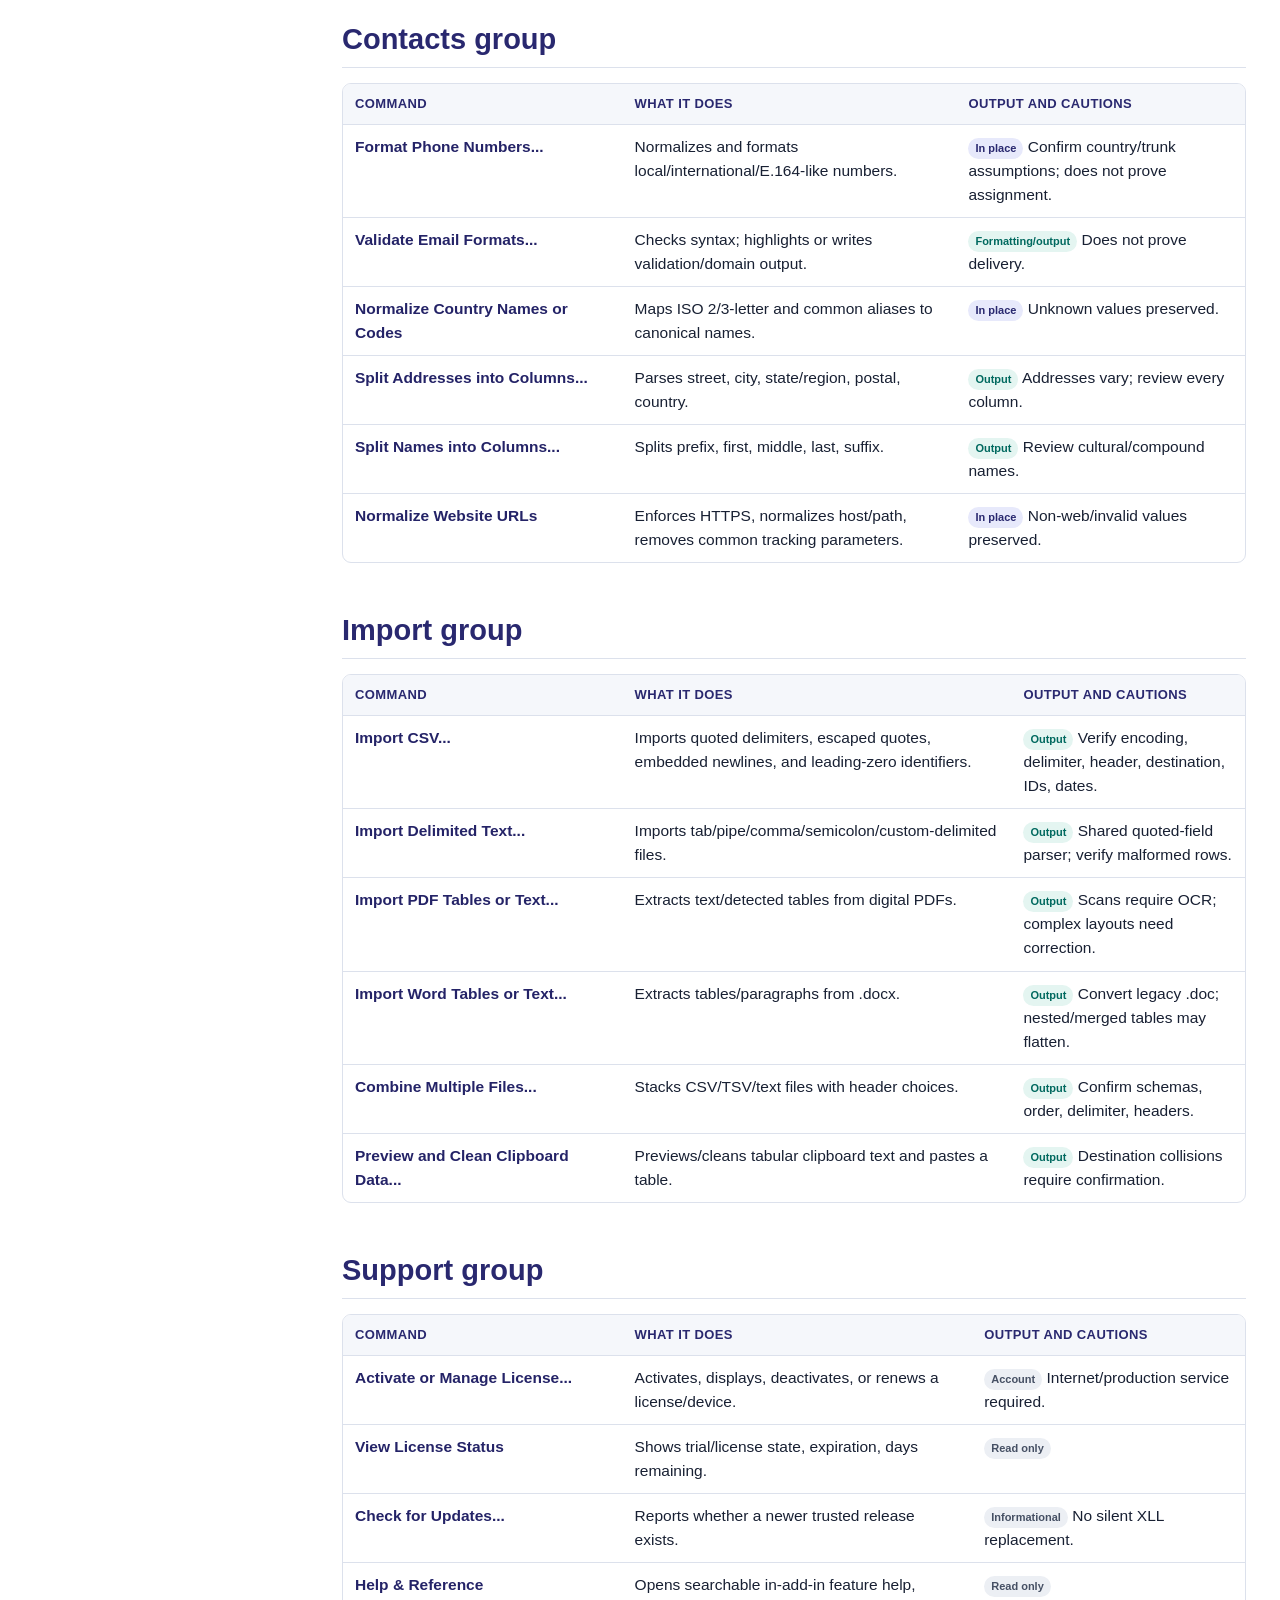
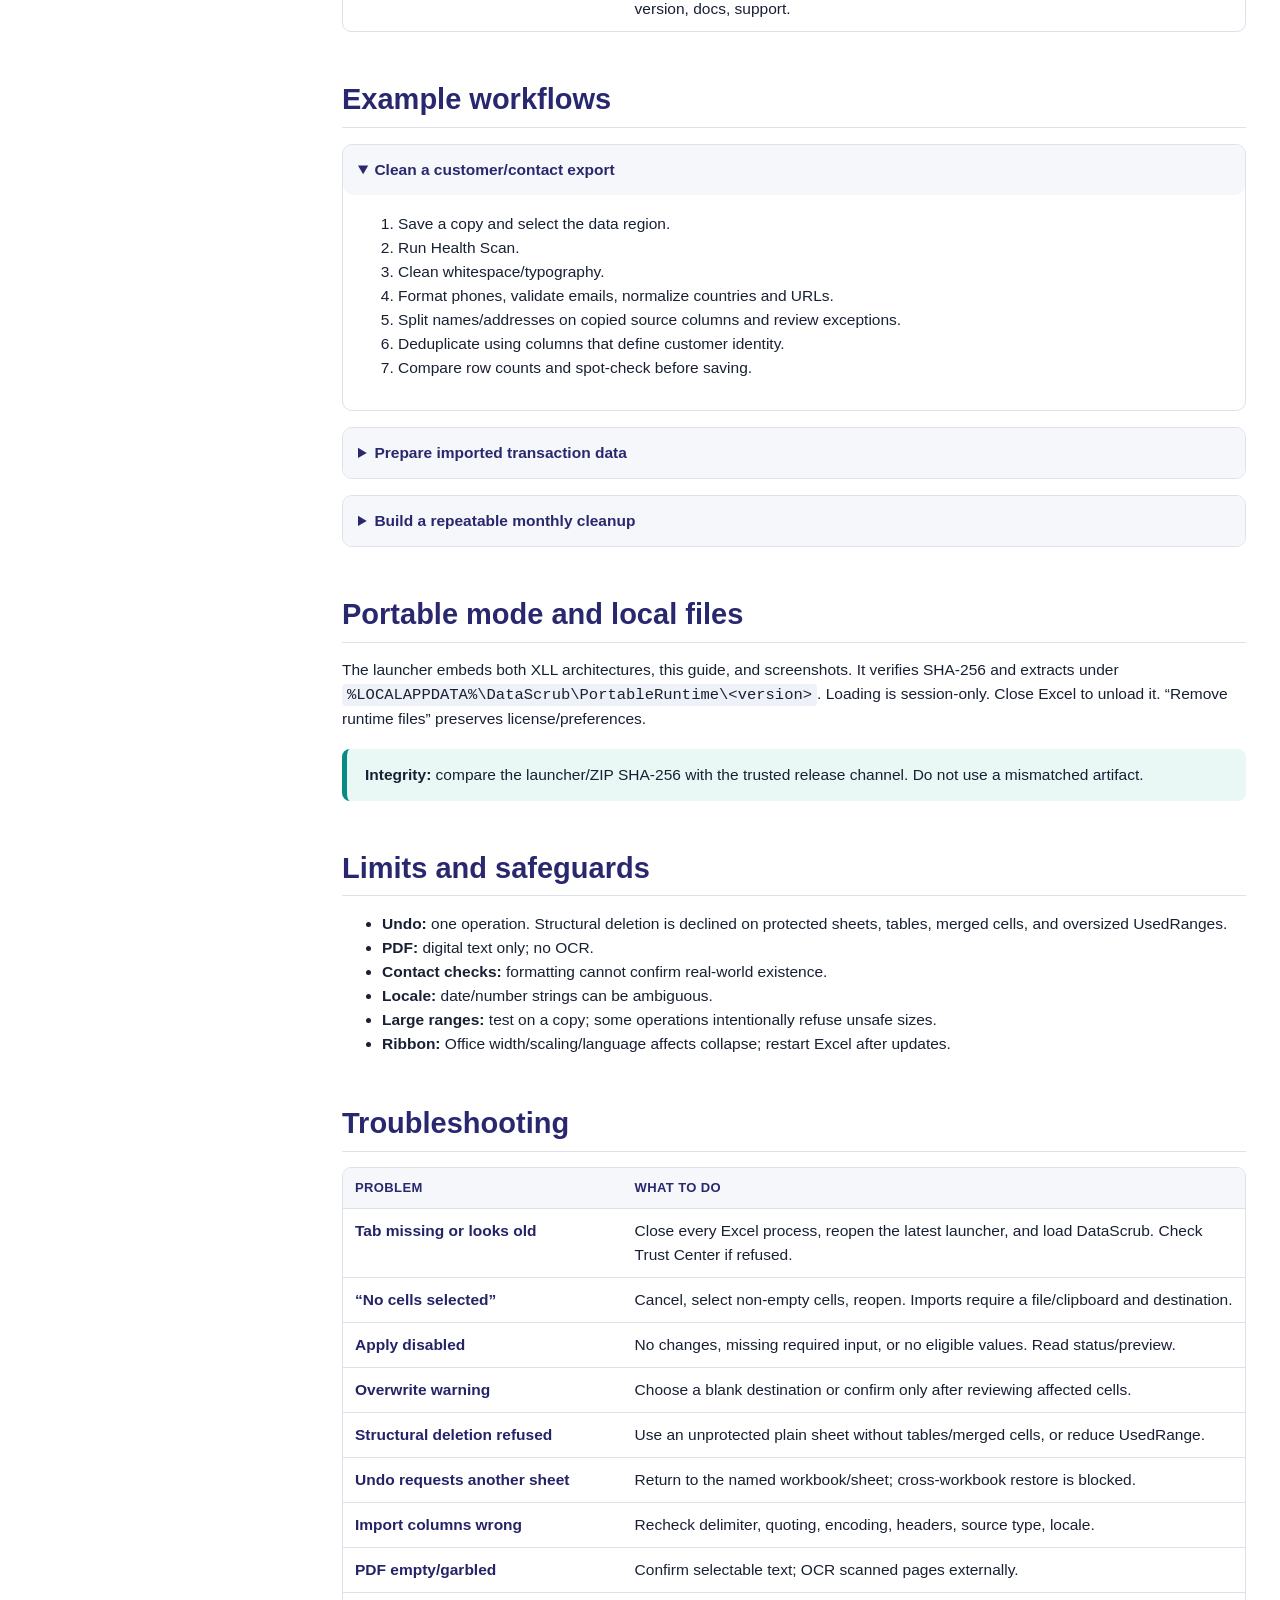
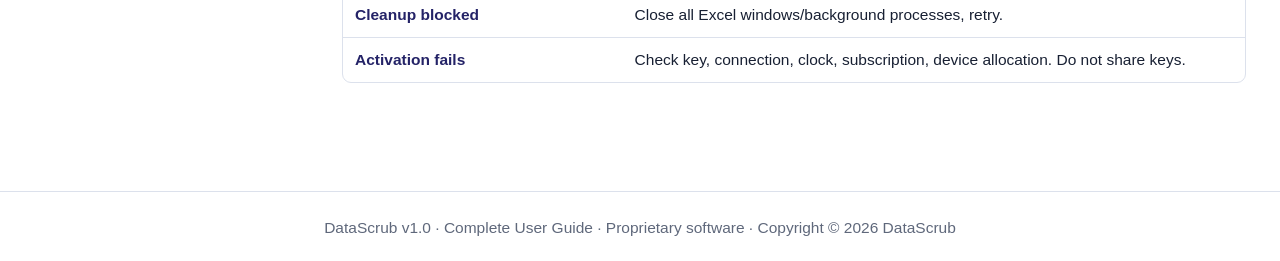
==== commit 468dfb18: "Refresh product website and portable downloads" ====
--- a/datascrub-tutorial.html
+++ b/datascrub-tutorial.html
@@ -1,719 +1,12 @@
-<!DOCTYPE html>
+<!doctype html>
 <html lang="en">
 <head>
-  <meta charset="UTF-8">
-  <meta name="viewport" content="width=device-width, initial-scale=1.0">
-  <title>DataScrub Tutorial - Complete Guide to Cleaning Excel Data</title>
-  <meta name="description" content="Step-by-step tutorial for DataScrub Excel add-in. Learn how to use 55+ data cleaning tools including Health Scan, text cleaning, deduplication, imports, and more.">
-  <style>
-    * { margin: 0; padding: 0; box-sizing: border-box; }
-    body { font-family: 'Segoe UI', -apple-system, BlinkMacSystemFont, sans-serif; color: #1a1a2e; line-height: 1.7; }
-    a { color: #0d7377; text-decoration: none; }
-    a:hover { text-decoration: underline; }
-
-    /* Nav */
-    .nav {
-      background: #0a5c5f; padding: 14px 20px; text-align: center;
-      position: sticky; top: 0; z-index: 100;
-      box-shadow: 0 2px 8px rgba(0,0,0,0.15);
-    }
-    .nav a { color: rgba(255,255,255,0.85); margin: 0 16px; font-size: 14px; font-weight: 600; }
-    .nav a:hover { color: white; text-decoration: none; }
-
-    /* Hero */
-    .hero {
-      background: linear-gradient(135deg, #0d7377 0%, #14919b 40%, #0d7377 100%);
-      color: white; padding: 56px 20px; text-align: center;
-    }
-    .hero h1 { font-size: 38px; font-weight: 800; margin-bottom: 10px; }
-    .hero p { font-size: 18px; opacity: 0.9; max-width: 600px; margin: 0 auto; }
-
-    /* Layout */
-    .content { max-width: 860px; margin: 0 auto; padding: 48px 20px; }
-
-    /* Table of Contents */
-    .toc {
-      background: #f7fafa; border: 1px solid #e0eded; border-radius: 12px;
-      padding: 28px 32px; margin-bottom: 48px;
-    }
-    .toc h2 { font-size: 20px; color: #0d7377; margin-bottom: 14px; }
-    .toc ol { margin-left: 20px; }
-    .toc li { padding: 4px 0; font-size: 15px; }
-    .toc li a { font-weight: 600; }
-
-    /* Section */
-    .tutorial-section { margin-bottom: 56px; scroll-margin-top: 80px; }
-    .tutorial-section h2 {
-      font-size: 28px; color: #0d7377; margin-bottom: 8px;
-      padding-bottom: 8px; border-bottom: 2px solid #e0eded;
-    }
-    .tutorial-section h3 { font-size: 20px; color: #1a1a2e; margin: 24px 0 8px; }
-    .tutorial-section p { font-size: 15px; color: #333; margin-bottom: 14px; }
-    .tutorial-section ul, .tutorial-section ol { margin-left: 20px; margin-bottom: 16px; }
-    .tutorial-section li { font-size: 15px; color: #333; margin-bottom: 6px; }
-
-    /* Screenshot */
-    .screenshot {
-      margin: 20px 0 28px; border-radius: 10px; overflow: hidden;
-      box-shadow: 0 4px 20px rgba(0,0,0,0.12); border: 1px solid #e0eded;
-    }
-    .screenshot img { width: 100%; display: block; }
-    .screenshot-caption {
-      background: #f7fafa; padding: 10px 16px; font-size: 13px; color: #555;
-      border-top: 1px solid #e0eded; font-style: italic;
-    }
-
-    /* Tip box */
-    .tip {
-      background: #e8f5f5; border-left: 4px solid #0d7377; border-radius: 0 8px 8px 0;
-      padding: 16px 20px; margin: 16px 0 20px; font-size: 14px;
-    }
-    .tip strong { color: #0d7377; }
-
-    /* Warning box */
-    .warning {
-      background: #fff8e1; border-left: 4px solid #f5a623; border-radius: 0 8px 8px 0;
-      padding: 16px 20px; margin: 16px 0 20px; font-size: 14px;
-    }
-    .warning strong { color: #e65100; }
-
-    /* Steps */
-    .how-to { background: #f7fafa; border-radius: 10px; padding: 20px 24px; margin: 16px 0 20px; }
-    .how-to h4 { font-size: 16px; color: #0d7377; margin-bottom: 10px; }
-    .how-to ol { margin-left: 20px; }
-    .how-to li { padding: 4px 0; font-size: 14px; }
-
-    /* Code / keyboard */
-    kbd {
-      background: #e8efef; padding: 2px 8px; border-radius: 4px; font-size: 13px;
-      font-family: 'Consolas', monospace; border: 1px solid #d0dede;
-    }
-
-    /* Feature table */
-    .feature-table { width: 100%; border-collapse: collapse; margin: 16px 0 24px; font-size: 14px; }
-    .feature-table th {
-      background: #0d7377; color: white; padding: 10px 14px; text-align: left; font-weight: 600;
-    }
-    .feature-table td { padding: 10px 14px; border-bottom: 1px solid #e8efef; }
-    .feature-table tr:hover { background: #f7fafa; }
-    .severity-high { color: #d32f2f; font-weight: 600; }
-    .severity-medium { color: #f57c00; font-weight: 600; }
-    .severity-low { color: #388e3c; font-weight: 600; }
-
-    /* CTA bar */
-    .cta-bar {
-      background: linear-gradient(135deg, #0d7377 0%, #14919b 100%);
-      color: white; text-align: center; padding: 48px 20px; margin-top: 48px;
-    }
-    .cta-bar h2 { font-size: 26px; margin-bottom: 8px; color: white; }
-    .cta-bar p { font-size: 16px; opacity: 0.9; margin-bottom: 20px; }
-    .cta-bar .buttons { display: flex; gap: 14px; justify-content: center; flex-wrap: wrap; }
-    .btn {
-      display: inline-block; padding: 12px 28px; border-radius: 8px; font-size: 15px;
-      font-weight: 700; cursor: pointer; border: none; text-align: center;
-      transition: transform 0.2s, box-shadow 0.2s;
-    }
-    .btn:hover { transform: translateY(-2px); box-shadow: 0 6px 20px rgba(0,0,0,0.15); text-decoration: none; }
-    .btn-white { background: #fff; color: #0d7377; }
-    .btn-ghost { background: rgba(255,255,255,0.15); color: white; border: 2px solid rgba(255,255,255,0.5); }
-
-    /* Footer */
-    .footer {
-      background: #1a1a2e; color: rgba(255,255,255,0.6); padding: 40px 20px;
-      text-align: center; font-size: 14px;
-    }
-    .footer-links { margin-bottom: 16px; }
-    .footer-links a { color: rgba(255,255,255,0.7); margin: 0 12px; }
-    .footer-links a:hover { color: white; }
-
-    @media (max-width: 700px) {
-      .hero h1 { font-size: 28px; }
-      .content { padding: 32px 16px; }
-      .tutorial-section h2 { font-size: 24px; }
-    }
-  </style>
+  <meta charset="utf-8"><meta name="viewport" content="width=device-width, initial-scale=1">
+  <title>DataScrub complete user guide</title>
+  <meta name="description" content="The complete searchable DataScrub feature guide has moved to its new documentation page.">
+  <link rel="canonical" href="https://getdatascrub.com/guides/datascrub/">
+  <meta http-equiv="refresh" content="0; url=guides/datascrub/">
+  <link rel="stylesheet" href="assets/site.css">
 </head>
-<body>
-
-  <nav class="nav">
-    <a href="index.html">Home</a>
-    <a href="datascrub.html">DataScrub</a>
-    <a href="nonprofitreports.html">NonprofitReports</a>
-    <a href="datascrub-tutorial.html">Tutorial</a>
-    <a href="support.html">Support</a>
-    <a href="https://ypuyaaglxvgpbpvsuila.supabase.co/storage/v1/object/public/datascrub-releases/v1.0.0/DataScrub64-packed.xll" style="background:rgba(255,255,255,0.15);padding:6px 16px;border-radius:6px;">Download</a>
-    <a href="https://buy.stripe.com/8x228t3X8b7QcGW1c2fYY00" style="background:#fff;color:#0a5c5f;padding:6px 16px;border-radius:6px;">Buy</a>
-  </nav>
-
-  <header class="hero">
-    <h1>DataScrub Tutorial</h1>
-    <p>A complete guide to cleaning, transforming, and importing data in Excel with DataScrub's 55+ tools.</p>
-  </header>
-
-  <div class="content">
-
-    <!-- TABLE OF CONTENTS -->
-    <nav class="toc">
-      <h2>Contents</h2>
-      <ol>
-        <li><a href="#getting-started">Getting Started</a></li>
-        <li><a href="#health-scan">Data Health Scan</a></li>
-        <li><a href="#text-cleaning">Text Cleaning</a></li>
-        <li><a href="#numbers">Number Tools</a></li>
-        <li><a href="#dates">Date &amp; Time Tools</a></li>
-        <li><a href="#data-quality">Data Quality &amp; Deduplication</a></li>
-        <li><a href="#import">Import (CSV, PDF, Word)</a></li>
-        <li><a href="#batch">Batch Clean &amp; Quick Clean</a></li>
-        <li><a href="#tips">Tips &amp; Best Practices</a></li>
-      </ol>
-    </nav>
-
-    <!-- ===== 1. GETTING STARTED ===== -->
-    <section class="tutorial-section" id="getting-started">
-      <h2>1. Getting Started</h2>
-
-      <h3>Installation</h3>
-      <div class="how-to">
-        <h4>How to install DataScrub:</h4>
-        <ol>
-          <li>Download the <strong>DataScrub64-packed.xll</strong> file</li>
-          <li>Double-click the file — Excel will open and load the add-in</li>
-          <li>Look for the <strong>DATA SCRUB</strong> tab in the Excel ribbon</li>
-        </ol>
-      </div>
-
-      <div class="tip">
-        <strong>Tip:</strong> To make DataScrub load automatically every time you open Excel, go to <kbd>File</kbd> > <kbd>Options</kbd> > <kbd>Add-ins</kbd> > set Manage to <kbd>Excel Add-ins</kbd> > click <kbd>Go</kbd> > click <kbd>Browse</kbd> and select the .xll file.
-      </div>
-
-      <h3>The Ribbon</h3>
-      <p>Once installed, you'll see a <strong>DATA SCRUB</strong> tab in your Excel ribbon. All 55+ tools are organized into groups:</p>
-
-      <div class="screenshot">
-        <img src="datascrub-ribbon.png" alt="DataScrub ribbon tab showing all tool groups">
-        <div class="screenshot-caption">The DATA SCRUB ribbon tab with tools organized by category: Undo, Scan, Text, Numbers, Dates, Cleanup, Contacts, Import, and License.</div>
-      </div>
-
-      <table class="feature-table">
-        <tr><th>Ribbon Group</th><th>What It Does</th><th>Key Tools</th></tr>
-        <tr><td><strong>Undo</strong></td><td>Reverse any DataScrub operation</td><td>Undo</td></tr>
-        <tr><td><strong>Scan</strong></td><td>Diagnose data quality issues</td><td>Health Scan</td></tr>
-        <tr><td><strong>Text</strong></td><td>Clean and transform text values</td><td>Trim Spaces, Strip Chars, Change Case, Add Text, Split, Join, Rearrange, Parse, Create, Count</td></tr>
-        <tr><td><strong>Numbers</strong></td><td>Fix and format numeric data</td><td>Insert, Quick Calc, Analyze, Transform, Convert, Calculate, Smart Fix</td></tr>
-        <tr><td><strong>Dates</strong></td><td>Parse and standardize dates</td><td>Extract, Text &rarr; Date</td></tr>
-        <tr><td><strong>Cleanup</strong></td><td>Remove unwanted data</td><td>Remove Chars, Dedup, Clean HTML, Values, Remove Blanks, Unmerge, Fill, Find, Replace+</td></tr>
-        <tr><td><strong>Contacts</strong></td><td>Format contact information</td><td>Smart Fill, Standardize, Validate Emails, Format Phones, Split Names, Split Address, Normalize Country, Clean URLs</td></tr>
-        <tr><td><strong>Import</strong></td><td>Bring in external data</td><td>Import (CSV, PDF, Word)</td></tr>
-      </table>
-
-      <h3>Basic Workflow</h3>
-      <p>Every DataScrub tool follows the same simple pattern:</p>
-      <div class="how-to">
-        <h4>The 3-step workflow:</h4>
-        <ol>
-          <li><strong>Select</strong> the cells or columns you want to clean</li>
-          <li><strong>Click</strong> the tool you want from the DATA SCRUB ribbon</li>
-          <li><strong>Done</strong> — your data is cleaned in place. Use <strong>Undo</strong> if you need to revert.</li>
-        </ol>
-      </div>
-
-      <div class="tip">
-        <strong>Tip:</strong> You can select entire columns by clicking the column header (A, B, C...). DataScrub will process all non-empty cells in the selection.
-      </div>
-    </section>
-
-    <!-- ===== 2. DATA HEALTH SCAN ===== -->
-    <section class="tutorial-section" id="health-scan">
-      <h2>2. Data Health Scan</h2>
-
-      <p>The <strong>Health Scan</strong> is the best place to start with any new dataset. It analyzes your entire selection and reports every quality issue it finds — extra spaces, text-formatted numbers, formula errors, blanks, duplicates, and hidden characters — all in one pass.</p>
-
-      <div class="screenshot">
-        <img src="HealthScan.png" alt="Data Health Scan dialog showing scan results with issue categories, counts, severity, and descriptions">
-        <div class="screenshot-caption">The Data Health Scan analyzed 8.1 million cells and found 5.5 million issues. Health score: 32%. Each issue category shows count, severity, and description.</div>
-      </div>
-
-      <h3>How to Run a Health Scan</h3>
-      <div class="how-to">
-        <h4>Steps:</h4>
-        <ol>
-          <li>Select the data range you want to scan (or press <kbd>Ctrl+A</kbd> to select all)</li>
-          <li>Click <strong>Health Scan</strong> on the DATA SCRUB ribbon tab</li>
-          <li>The scan runs and displays a results dialog with your data's health score</li>
-        </ol>
-      </div>
-
-      <h3>Understanding the Results</h3>
-      <p>The Health Scan reports a <strong>Health Score</strong> (0–100%) based on how many issues it finds relative to your total cell count. Each issue is categorized with a severity level:</p>
-
-      <table class="feature-table">
-        <tr><th>Issue Category</th><th>Severity</th><th>What It Means</th></tr>
-        <tr><td><strong>Extra Spaces</strong></td><td class="severity-medium">Medium</td><td>Leading, trailing, or multiple consecutive spaces in text. These cause lookup failures and mismatched joins. Click to fix with <strong>Trim Spaces</strong>.</td></tr>
-        <tr><td><strong>Text-Formatted Numbers</strong></td><td class="severity-high">High</td><td>Numbers stored as text (left-aligned, green triangle). SUM, VLOOKUP, and other formulas will silently skip these cells. Click to fix with <strong>Values</strong> or <strong>Smart Fix</strong>.</td></tr>
-        <tr><td><strong>Formula Errors</strong></td><td class="severity-high">High</td><td>#REF!, #VALUE!, #N/A, #DIV/0!, and other error values. Review and fix the source formulas, or use <strong>Smart Fix</strong> to replace errors with blanks or zeros.</td></tr>
-        <tr><td><strong>Empty Cells</strong></td><td class="severity-low">Low</td><td>Blank cells in your selection. Use <strong>Remove Blanks</strong> to delete blank rows, or <strong>Fill</strong> to fill gaps with the value above.</td></tr>
-        <tr><td><strong>Duplicate Values</strong></td><td class="severity-medium">Medium</td><td>Repeated values (excluding the first occurrence). Use <strong>Dedup</strong> to highlight or remove duplicates.</td></tr>
-        <tr><td><strong>Hidden Characters</strong></td><td class="severity-high">High</td><td>Non-printable characters, non-breaking spaces, zero-width characters. Invisible but break lookups and matching. Click to fix with <strong>Strip Chars</strong> or <strong>Clean HTML</strong>.</td></tr>
-      </table>
-
-      <h3>Fixing Issues</h3>
-      <p>After reviewing the scan results, you have two options:</p>
-      <ul>
-        <li><strong>Fix Selected</strong> — Check the categories you want to fix and click "Fix Selected". DataScrub will automatically apply the appropriate cleaning tool for each issue type.</li>
-        <li><strong>Fix manually</strong> — Close the dialog and use individual tools from the ribbon to address specific issues with more control.</li>
-      </ul>
-
-      <div class="tip">
-        <strong>Tip:</strong> Run the Health Scan again after fixing issues to verify your data quality improved. Aim for a score of 90% or higher before using data in reports or analysis.
-      </div>
-
-      <div class="warning">
-        <strong>Note:</strong> The Health Scan is read-only until you click "Fix Selected". Simply running the scan does not modify your data.
-      </div>
-    </section>
-
-    <!-- ===== 3. TEXT CLEANING ===== -->
-    <section class="tutorial-section" id="text-cleaning">
-      <h2>3. Text Cleaning</h2>
-
-      <p>The <strong>Text</strong> group is the largest set of tools in DataScrub. These tools clean, transform, split, and restructure text data without formulas.</p>
-
-      <h3>Trim Spaces</h3>
-      <p>Removes leading spaces, trailing spaces, and reduces multiple consecutive spaces to a single space. This is the #1 most common data quality issue — invisible spaces that break VLOOKUP, MATCH, and pivot table groupings.</p>
-
-      <div class="screenshot">
-        <img src="Trim spaces.png" alt="Trim Spaces dropdown showing 6 whitespace cleaning options">
-        <div class="screenshot-caption">The Trim Spaces dropdown offers 6 targeted options: trim leading/trailing, remove extra spaces, remove all spaces, non-breaking spaces, line breaks, or clean all whitespace at once.</div>
-      </div>
-
-      <p>Click the <strong>Trim Spaces</strong> dropdown arrow to choose exactly what type of whitespace to clean:</p>
-      <table class="feature-table">
-        <tr><th>Option</th><th>What It Does</th><th>When to Use</th></tr>
-        <tr><td><strong>Trim leading_trailing</strong></td><td>Removes spaces from the start and end of each cell</td><td>Most common — fixes VLOOKUP mismatches</td></tr>
-        <tr><td><strong>Remove extra spaces</strong></td><td>Reduces multiple spaces to one (e.g., "John &nbsp; Smith" &rarr; "John Smith")</td><td>Names and addresses with inconsistent spacing</td></tr>
-        <tr><td><strong>Remove all spaces</strong></td><td>Strips every space character</td><td>ID numbers, codes, phone numbers where no spaces are wanted</td></tr>
-        <tr><td><strong>Remove non-breaking spaces</strong></td><td>Removes &amp;nbsp; characters (char 160) that look like spaces but aren't</td><td>Data pasted from websites or HTML emails</td></tr>
-        <tr><td><strong>Remove line breaks</strong></td><td>Strips carriage returns and newlines within cells</td><td>Multi-line cells that should be single-line</td></tr>
-        <tr><td><strong>Clean all whitespace</strong></td><td>Does everything above in one pass</td><td>When you just want it all gone — the "nuclear option"</td></tr>
-      </table>
-
-      <div class="how-to">
-        <h4>How to use:</h4>
-        <ol>
-          <li>Select the cells or columns with extra spaces</li>
-          <li>Click <strong>Trim Spaces</strong> on the ribbon (or click the dropdown arrow for specific options)</li>
-          <li>Spaces are removed instantly — check the status bar for a count of cells cleaned</li>
-        </ol>
-      </div>
-
-      <h3>Strip Chars</h3>
-      <p>Removes specific character types from your selection. Click the <strong>Strip Chars</strong> dropdown to choose what to remove:</p>
-
-      <div class="screenshot">
-        <img src="Strip Characters.png" alt="Strip Chars dropdown showing 5 character removal options">
-        <div class="screenshot-caption">The Strip Chars dropdown with options to remove custom characters, letters, numbers, accents, or deduplicate within cells.</div>
-      </div>
-
-      <table class="feature-table">
-        <tr><th>Option</th><th>What It Does</th><th>Example</th></tr>
-        <tr><td><strong>Remove Characters...</strong></td><td>Opens the full Remove Characters dialog (see below)</td><td>Remove first N chars, keep only N chars, strip non-printable, or specify custom characters</td></tr>
-        <tr><td><strong>Remove All Letters (A-Z)</strong></td><td>Strips all alphabetic characters, leaving only numbers and symbols</td><td>"Order#12345" &rarr; "#12345"</td></tr>
-        <tr><td><strong>Remove All Numbers (0-9)</strong></td><td>Strips all digits, leaving only letters and symbols</td><td>"John123Smith" &rarr; "JohnSmith"</td></tr>
-        <tr><td><strong>Remove Accents (e&rarr;e)</strong></td><td>Replaces accented characters with their plain equivalents</td><td>"caf&eacute;" &rarr; "cafe", "r&eacute;sum&eacute;" &rarr; "resume"</td></tr>
-        <tr><td><strong>Dedup Within Cell...</strong></td><td>Removes duplicate words or values within a single cell</td><td>"red, blue, red, green" &rarr; "red, blue, green"</td></tr>
-      </table>
-
-      <h4>The Remove Characters Dialog</h4>
-      <p>Clicking <strong>Remove Characters...</strong> opens a detailed dialog with 8 removal modes:</p>
-
-      <div class="screenshot">
-        <img src="Strip Characters Box.png" alt="Remove Characters dialog showing 8 character removal options with count field and preview">
-        <div class="screenshot-caption">The Remove Characters dialog lets you remove by position (first N, last N, keep only first N), by type (letters, numbers, non-printable, accents), or by specifying exact characters to strip. The status bar shows how many cells will be affected.</div>
-      </div>
-
-      <table class="feature-table">
-        <tr><th>Mode</th><th>What It Does</th><th>Use Case</th></tr>
-        <tr><td><strong>Remove first N characters</strong></td><td>Strips the first N characters from each cell</td><td>Remove a fixed-length prefix like "INV-" (set N=4)</td></tr>
-        <tr><td><strong>Remove last N characters</strong></td><td>Strips the last N characters from each cell</td><td>Remove a file extension like ".csv" (set N=4)</td></tr>
-        <tr><td><strong>Keep only first N characters</strong></td><td>Truncates each cell to N characters</td><td>Standardize codes to a fixed length</td></tr>
-        <tr><td><strong>Remove all letters (keep numbers)</strong></td><td>Strips A-Z, keeps digits and symbols</td><td>Extract numeric IDs from mixed text</td></tr>
-        <tr><td><strong>Remove all numbers (keep letters)</strong></td><td>Strips 0-9, keeps letters and symbols</td><td>Extract names from alphanumeric codes</td></tr>
-        <tr><td><strong>Remove non-printable characters</strong></td><td>Strips control chars, zero-width chars, BOM markers</td><td>Clean data pasted from web or imported files</td></tr>
-        <tr><td><strong>Remove accents/diacritics</strong></td><td>Replaces accented letters with plain equivalents</td><td>Normalize international names for matching</td></tr>
-        <tr><td><strong>Remove specific characters</strong></td><td>Type the exact characters to strip in the text box</td><td>Remove specific symbols like @, #, $, etc.</td></tr>
-      </table>
-
-      <div class="tip">
-        <strong>Tip:</strong> The status bar at the bottom shows "X of Y cells will change" before you click Remove — so you can preview the impact without modifying anything.
-      </div>
-
-      <h3>Change Case</h3>
-      <p>Converts text between case formats. Click the <strong>Change Case</strong> dropdown to pick a format:</p>
-
-      <div class="screenshot">
-        <img src="Change Case.png" alt="Change Case dropdown showing 5 case conversion options with UPPER CASE data visible in column D">
-        <div class="screenshot-caption">The Change Case dropdown with 5 options. Notice column D has inconsistent casing — some rows are UPPER CASE ("UTILITIES - ELECTRIC"), others are Title Case ("Cash - Operating"). Change Case fixes this in one click.</div>
-      </div>
-
-      <table class="feature-table">
-        <tr><th>Option</th><th>Result</th><th>When to Use</th></tr>
-        <tr><td><strong>UPPER CASE</strong></td><td>"cash - operating" &rarr; "CASH - OPERATING"</td><td>Standardizing codes, headers, or labels</td></tr>
-        <tr><td><strong>lower case</strong></td><td>"JOHN SMITH" &rarr; "john smith"</td><td>Preparing data for case-sensitive matching</td></tr>
-        <tr><td><strong>Title Case</strong></td><td>"cash - operating" &rarr; "Cash - Operating"</td><td>Names, addresses, descriptions — the most common choice</td></tr>
-        <tr><td><strong>Sentence case</strong></td><td>"HELLO WORLD. GOODBYE." &rarr; "Hello world. Goodbye."</td><td>Notes, comments, free-text fields</td></tr>
-        <tr><td><strong>tOGGLE cASE</strong></td><td>"Hello" &rarr; "hELLO"</td><td>Rarely used — inverts every character's case</td></tr>
-      </table>
-
-      <h3>Add Text</h3>
-      <p>Inserts text at a specific position in every cell in your selection — beginning, end, or at a character position. Useful for adding prefixes, suffixes, or inserting text mid-string.</p>
-
-      <div class="screenshot">
-        <img src="Add Text Box.png" alt="Add Text dialog showing text insertion with 4 position options and live preview">
-        <div class="screenshot-caption">The Add Text dialog inserting "STRICTED" at the end of cells containing "UNRE" — turning them into "UNRESTRICTED". The status bar shows 14 of 14 cells will change. Notice the live results already visible in column I.</div>
-      </div>
-
-      <table class="feature-table">
-        <tr><th>Position Option</th><th>What It Does</th><th>Example</th></tr>
-        <tr><td><strong>Add to beginning of cell value</strong></td><td>Prepends text before existing content</td><td>"10001" &rarr; "INV-10001"</td></tr>
-        <tr><td><strong>Add to end of cell value</strong></td><td>Appends text after existing content</td><td>"UNRE" &rarr; "UNRESTRICTED"</td></tr>
-        <tr><td><strong>Add before position</strong></td><td>Inserts text before the Nth character</td><td>Insert "-" at position 4: "AP10001" &rarr; "AP-10001"</td></tr>
-        <tr><td><strong>Add after position</strong></td><td>Inserts text after the Nth character</td><td>Insert " " at position 2: "NY10001" &rarr; "NY 10001"</td></tr>
-      </table>
-
-      <div class="tip">
-        <strong>Tip:</strong> The preview updates live as you type, so you can see exactly what your data will look like before clicking Apply.
-      </div>
-
-      <h3>Split &amp; Join</h3>
-      <p>Split breaks cell contents into multiple columns or rows. Join does the opposite — combines multiple columns into one. Both are accessible from the <strong>Split Join</strong> button on the ribbon.</p>
-
-      <div class="screenshot">
-        <img src="Split Join.png" alt="Split Cells dialog showing split method options (delimiter, fixed width, line break) and split direction options">
-        <div class="screenshot-caption">The Split Cells dialog with 3 split methods (delimiter, fixed width, line break), 2 direction options (into columns or rows), and a "Keep original column" checkbox.</div>
-      </div>
-
-      <h4>Split Methods</h4>
-      <table class="feature-table">
-        <tr><th>Method</th><th>What It Does</th><th>Example</th></tr>
-        <tr><td><strong>Split by delimiter</strong></td><td>Splits on a character — comma, space, dash, pipe, or custom</td><td>"Smith, John" splits into "Smith" | "John"</td></tr>
-        <tr><td><strong>Split by fixed width</strong></td><td>Splits every N characters</td><td>"ABCDEF" with width 2 &rarr; "AB" | "CD" | "EF"</td></tr>
-        <tr><td><strong>Split by line break</strong></td><td>Splits multi-line cells into separate cells</td><td>A cell with 3 lines &rarr; 3 columns or 3 rows</td></tr>
-      </table>
-
-      <h4>Split Direction</h4>
-      <ul>
-        <li><strong>Into columns (right)</strong> — the split results fill new columns to the right of the original</li>
-        <li><strong>Into rows (down)</strong> — each split piece gets its own row (duplicates the other columns)</li>
-      </ul>
-
-      <div class="tip">
-        <strong>Tip:</strong> Check <strong>"Keep original column"</strong> if you want to preserve the source data alongside the split results. Uncheck it to replace the original with the split output.
-      </div>
-
-      <h4>Join (Combine Columns)</h4>
-      <p>Join does the opposite of Split — select multiple columns and combine them into one, with a delimiter of your choice. For example, joining First Name + Last Name with a space separator, or combining Address + City + State + Zip with commas.</p>
-
-      <h3>Rearrange</h3>
-      <p>Reorders parts of text within each cell. Common use: converting "Smith, John" to "John Smith" without splitting into separate columns.</p>
-
-      <h3>Parse</h3>
-      <p>Extracts specific data from text cells using pattern recognition. Click the <strong>Parse</strong> dropdown to choose an extraction method:</p>
-
-      <div class="screenshot">
-        <img src="Parse2.png" alt="Parse dropdown showing 5 extraction options: Substring, Between Delimiters, Numbers Only, Emails/URLs, Regex Pattern">
-        <div class="screenshot-caption">The Parse dropdown with 5 extraction tools. Each one pulls specific data out of your cells into a new column.</div>
-      </div>
-
-      <table class="feature-table">
-        <tr><th>Option</th><th>What It Extracts</th><th>Example</th></tr>
-        <tr><td><strong>Substring (first/last N)</strong></td><td>The first or last N characters from each cell</td><td>First 3 of "AP-10001" &rarr; "AP-"</td></tr>
-        <tr><td><strong>Between Delimiters</strong></td><td>Text between two characters you specify</td><td>Between "(" and ")" in "John (CEO)" &rarr; "CEO"</td></tr>
-        <tr><td><strong>Numbers Only</strong></td><td>Extracts just the numeric parts from mixed text</td><td>"Invoice #12345-A" &rarr; "12345"</td></tr>
-        <tr><td><strong>Emails_URLs</strong></td><td>Finds and extracts email addresses or URLs from free text</td><td>"Contact us at info@org.com for help" &rarr; "info@org.com"</td></tr>
-        <tr><td><strong>Regex Pattern...</strong></td><td>Extract using a custom regular expression — the most powerful option</td><td>Pattern <kbd>\d{3}-\d{4}</kbd> extracts phone numbers like "555-1234"</td></tr>
-      </table>
-
-      <div class="tip">
-        <strong>Tip:</strong> Parse extracts data into a new column to the right — it doesn't modify the original cell. This makes it safe to experiment with different extraction patterns.
-      </div>
-
-      <h3>Create</h3>
-      <p>Generates new data based on patterns — sequential IDs, random values, repeated sequences, or template-based text.</p>
-
-      <h3>Count</h3>
-      <p>Counts characters, words, or specific patterns in each cell and writes the count to an adjacent column. Useful for data validation (e.g., ensuring phone numbers have exactly 10 digits).</p>
-
-      <div class="tip">
-        <strong>Tip:</strong> Most text tools work on the selected cells only. If you want to clean an entire column, click the column header first to select all cells in that column.
-      </div>
-    </section>
-
-    <!-- ===== 4. NUMBERS ===== -->
-    <section class="tutorial-section" id="numbers">
-      <h2>4. Number Tools</h2>
-
-      <p>The <strong>Numbers</strong> and <strong>Dates</strong> groups fix, format, and transform numeric and date data. The most common issue: numbers stored as text that silently break SUM, AVERAGE, and other calculations.</p>
-
-      <div class="screenshot">
-        <img src="Numbers Dates.png" alt="Numbers and Dates ribbon groups showing Insert, Transform, Extract, Quick Calc, Convert, Calculate, Analyze, Smart Fix, and Text to Date tools">
-        <div class="screenshot-caption">The Numbers and Dates ribbon groups. These tools handle everything from text-to-number conversion to date parsing, quick calculations, and data analysis.</div>
-      </div>
-
-      <h3>Insert</h3>
-      <p>Generates new data columns — sequences, IDs, running totals, and calculated values. Click the <strong>Insert</strong> dropdown:</p>
-
-      <div class="screenshot">
-        <img src="Insert.png" alt="Insert dropdown showing Sequential Numbers, Random Numbers, Unique IDs, Row Numbers, Running Total, and Calculated Column">
-        <div class="screenshot-caption">The Insert dropdown with 6 options for generating new data alongside your existing columns.</div>
-      </div>
-
-      <table class="feature-table">
-        <tr><th>Option</th><th>What It Generates</th><th>Use Case</th></tr>
-        <tr><td><strong>Sequential Numbers</strong></td><td>1, 2, 3, 4... (or custom start/step)</td><td>Adding row numbers or sequence IDs to imported data</td></tr>
-        <tr><td><strong>Random Numbers</strong></td><td>Random values within a range you specify</td><td>Test data generation, sampling</td></tr>
-        <tr><td><strong>Unique IDs</strong></td><td>Unique identifiers for each row</td><td>Creating primary keys for data that lacks them</td></tr>
-        <tr><td><strong>Row Numbers</strong></td><td>Simple row numbering (1, 2, 3...)</td><td>Quick numbering after sorting or filtering</td></tr>
-        <tr><td><strong>Running Total</strong></td><td>Cumulative sum down a numeric column</td><td>Running balance for financial data</td></tr>
-        <tr><td><strong>Calculated Column</strong></td><td>New column based on a formula using existing columns</td><td>Compute Debit - Credit, concatenate fields, etc.</td></tr>
-      </table>
-
-      <h3>Quick Calc</h3>
-      <p>Performs quick arithmetic on every cell in your selection — no formulas needed. Enter a value, pick an operation, and DataScrub applies it across all selected cells in place.</p>
-
-      <div class="screenshot">
-        <img src="Quick Calc.png" alt="Quick Calc dropdown showing 6 arithmetic options: Add, Subtract, Multiply, Divide, Markup/Discount, Percentage Change">
-        <div class="screenshot-caption">The Quick Calc dropdown with 6 one-click arithmetic operations. Each one applies to every numeric cell in your selection.</div>
-      </div>
-
-      <table class="feature-table">
-        <tr><th>Option</th><th>What It Does</th><th>Example</th></tr>
-        <tr><td><strong>Add to all cells</strong></td><td>Adds a fixed number to every cell</td><td>Add 100 to all prices for a shipping surcharge</td></tr>
-        <tr><td><strong>Subtract from all cells</strong></td><td>Subtracts a fixed number from every cell</td><td>Subtract 5 to remove a flat fee from each amount</td></tr>
-        <tr><td><strong>Multiply all cells by</strong></td><td>Multiplies every cell by a factor</td><td>Multiply by 1.1 to apply a 10% increase</td></tr>
-        <tr><td><strong>Divide all cells by</strong></td><td>Divides every cell by a value</td><td>Divide by 100 to convert cents to dollars</td></tr>
-        <tr><td><strong>% Markup/Discount</strong></td><td>Applies a percentage increase or decrease</td><td>+15% markup on cost prices, or -20% discount</td></tr>
-        <tr><td><strong>Percentage Change</strong></td><td>Calculates the % change between each cell and a base value</td><td>Show how each month's sales compares to a baseline</td></tr>
-      </table>
-
-      <div class="tip">
-        <strong>Tip:</strong> Quick Calc modifies values in place. If you want to keep the original data, copy the column first or use <strong>Undo</strong> immediately after if the result isn't what you expected.
-      </div>
-
-      <h3>Convert</h3>
-      <p>Converts between units — temperature (F/C), distance (miles/km), weight (lbs/kg), currency formatting, and more.</p>
-
-      <h3>Calculate</h3>
-      <p>Evaluates text expressions as math. If a cell contains "2+3*4", Calculate will replace it with "14". Useful for imported data that contains formulas as plain text.</p>
-
-      <h3>Smart Fix</h3>
-      <p>Automatically detects and fixes the most common number issues:</p>
-      <ul>
-        <li>Converts text-formatted numbers to real numbers</li>
-        <li>Removes currency symbols and thousand separators</li>
-        <li>Fixes negative number formats (parentheses to minus sign)</li>
-        <li>Replaces formula errors (#N/A, #REF!) with blanks or zeros</li>
-      </ul>
-
-      <h3>Transform</h3>
-      <p>Applies mathematical transformations: absolute value, round up/down, floor/ceiling, logarithm, square root, and power functions.</p>
-
-      <h3>Analyze</h3>
-      <p>Generates summary statistics for your selection: count, sum, average, min, max, median, standard deviation, and percentiles. Results are displayed in a dialog and can be inserted into your worksheet.</p>
-
-      <div class="tip">
-        <strong>Tip:</strong> If your SUM formula returns 0 but the cells clearly have numbers, they're probably text-formatted. Select the range and click <strong>Smart Fix</strong> — it will convert them to real numbers instantly.
-      </div>
-    </section>
-
-    <!-- ===== 5. DATES ===== -->
-    <section class="tutorial-section" id="dates">
-      <h2>5. Date &amp; Time Tools</h2>
-
-      <p>The <strong>Dates</strong> group handles the most frustrating Excel problem: dates stored as text that won't sort, filter, or calculate correctly.</p>
-
-      <h3>Text &rarr; Date</h3>
-      <p>Converts text strings to proper Excel date values. Handles dozens of formats automatically:</p>
-      <ul>
-        <li>"01/15/2024", "15-Jan-2024", "January 15, 2024"</li>
-        <li>"2024-01-15" (ISO format)</li>
-        <li>"15.01.2024" (European format)</li>
-        <li>"20240115" (compact format)</li>
-      </ul>
-      <p>DataScrub auto-detects the format. If it can't determine whether "01/02/2024" is January 2 or February 1, it will ask you to confirm the format.</p>
-
-      <h3>Extract</h3>
-      <p>Pulls out date components into separate columns: year, month, day, quarter, week number, day of week, or time components (hour, minute, second). Useful for building pivot table groupings.</p>
-
-      <div class="tip">
-        <strong>Tip:</strong> If dates display as 5-digit numbers (like 45307), the cells are formatted as "General" instead of "Date". Right-click > Format Cells > Date to display them correctly. The underlying value is correct.
-      </div>
-    </section>
-
-    <!-- ===== 6. DATA QUALITY ===== -->
-    <section class="tutorial-section" id="data-quality">
-      <h2>6. Data Quality &amp; Deduplication</h2>
-
-      <p>The <strong>Cleanup</strong> group removes unwanted data and fixes structural issues in your spreadsheet.</p>
-
-      <h3>Dedup (Remove Duplicates)</h3>
-      <p>DataScrub's deduplication goes beyond Excel's built-in "Remove Duplicates":</p>
-      <ul>
-        <li><strong>Highlight duplicates</strong> — color-code duplicates without deleting (for review first)</li>
-        <li><strong>Remove duplicates</strong> — delete duplicate rows, keeping the first or last occurrence</li>
-        <li><strong>Multi-column matching</strong> — find duplicates based on one or more key columns</li>
-        <li><strong>Fuzzy matching</strong> — catch near-duplicates like "John Smith" vs "Jon Smith"</li>
-      </ul>
-
-      <h3>Remove Blanks</h3>
-      <p>Deletes entire rows where the selected column(s) are empty. Also can remove blank cells and shift remaining data up.</p>
-
-      <h3>Fill</h3>
-      <p>Fills empty cells with the value from the cell above. Essential for "merged cell" style data where a category label appears once and the rows below are blank.</p>
-
-      <h3>Unmerge</h3>
-      <p>Unmerges all merged cells in the selection and fills the resulting blank cells with the merged value. Merged cells are the #1 cause of broken sorting, filtering, and pivot tables.</p>
-
-      <h3>Values</h3>
-      <p>Converts formulas to their current values (paste-as-values in one click). Also converts text-formatted numbers to real numbers.</p>
-
-      <h3>Clean HTML</h3>
-      <p>Strips HTML tags, entities (&amp;amp;, &amp;nbsp;, etc.), and embedded formatting from text. Essential when you've pasted data from a website or email.</p>
-
-      <h3>Find &amp; Replace+</h3>
-      <p>An enhanced find-and-replace with:</p>
-      <ul>
-        <li><strong>Regex support</strong> — use regular expressions for complex pattern matching</li>
-        <li><strong>Multi-replace</strong> — define multiple find/replace pairs and run them all at once</li>
-        <li><strong>Saved presets</strong> — save your common replacements for reuse</li>
-      </ul>
-
-      <div class="tip">
-        <strong>Tip:</strong> Always run <strong>Trim Spaces</strong> before <strong>Dedup</strong>. Two cells that look identical might have different trailing spaces, causing the dedup to miss them.
-      </div>
-    </section>
-
-    <!-- ===== 7. IMPORT ===== -->
-    <section class="tutorial-section" id="import">
-      <h2>7. Import (CSV, PDF, Word)</h2>
-
-      <p>The <strong>Import</strong> tool brings external data directly into your Excel worksheet from multiple file formats.</p>
-
-      <h3>CSV Import</h3>
-      <p>Imports CSV and TSV files with automatic delimiter detection. Handles encoding issues (UTF-8, ANSI, etc.) and preserves leading zeros in ID columns.</p>
-
-      <h3>PDF Import</h3>
-      <p>Extracts tables from PDF files into Excel. Uses intelligent table detection to identify rows, columns, and headers. Works with:</p>
-      <ul>
-        <li>Bank statements</li>
-        <li>Invoices with line items</li>
-        <li>Financial reports</li>
-        <li>Any PDF with tabular data</li>
-      </ul>
-
-      <h3>Word Import</h3>
-      <p>Extracts tables from Word documents (.docx) directly into Excel cells, preserving the table structure.</p>
-
-      <div class="how-to">
-        <h4>How to import a file:</h4>
-        <ol>
-          <li>Click the cell where you want the imported data to start</li>
-          <li>Click <strong>Import</strong> on the DATA SCRUB ribbon</li>
-          <li>Select the file type (CSV, PDF, or Word)</li>
-          <li>Browse and select your file</li>
-          <li>Preview the data and adjust settings if needed</li>
-          <li>Click <strong>Import</strong> — the data lands in your worksheet</li>
-        </ol>
-      </div>
-
-      <div class="tip">
-        <strong>Tip:</strong> After importing, run a <strong>Health Scan</strong> to check the quality of the imported data. Imports from PDF are especially prone to text-formatted numbers and merged fields.
-      </div>
-    </section>
-
-    <!-- ===== 8. BATCH CLEAN ===== -->
-    <section class="tutorial-section" id="batch">
-      <h2>8. Batch Clean &amp; Quick Clean</h2>
-
-      <p>For repetitive cleaning tasks, DataScrub lets you chain multiple tools together and run them in one click.</p>
-
-      <h3>Batch Clean</h3>
-      <p>Build a multi-step cleaning pipeline:</p>
-      <div class="how-to">
-        <h4>How to set up a batch clean:</h4>
-        <ol>
-          <li>Click <strong>Batch Clean</strong> (in the Cleanup group or Quick Clean dropdown)</li>
-          <li>Add steps: e.g., Trim Spaces &rarr; Change Case to Title &rarr; Remove Duplicates</li>
-          <li>Preview the results at each step</li>
-          <li>Click <strong>Run All</strong> to execute the entire pipeline</li>
-          <li>Save the pipeline as a preset for future use</li>
-        </ol>
-      </div>
-
-      <h3>Quick Clean Presets</h3>
-      <p>Pre-built cleaning recipes for common scenarios:</p>
-      <ul>
-        <li><strong>Basic cleanup</strong> — Trim spaces + remove non-printable characters</li>
-        <li><strong>Name cleanup</strong> — Trim + Title Case + remove extra spaces</li>
-        <li><strong>Number fix</strong> — Convert text-to-number + remove currency symbols + trim</li>
-        <li><strong>Contact cleanup</strong> — Format phones + validate emails + standardize names</li>
-      </ul>
-
-      <div class="tip">
-        <strong>Tip:</strong> If you clean the same type of data regularly (e.g., a weekly export from another system), save a Batch Clean preset. Next time, it's a one-click operation.
-      </div>
-    </section>
-
-    <!-- ===== 9. TIPS ===== -->
-    <section class="tutorial-section" id="tips">
-      <h2>9. Tips &amp; Best Practices</h2>
-
-      <h3>Before You Start</h3>
-      <ul>
-        <li><strong>Work on a copy.</strong> While DataScrub supports Undo, it's always safest to clean a copy of your data.</li>
-        <li><strong>Run Health Scan first.</strong> It gives you a roadmap of everything that needs fixing.</li>
-        <li><strong>Select carefully.</strong> Most tools work only on the selected range. Select too little and you'll miss data; select too much and you might clean cells you didn't intend to.</li>
-      </ul>
-
-      <h3>Common Workflows</h3>
-      <table class="feature-table">
-        <tr><th>Scenario</th><th>Recommended Steps</th></tr>
-        <tr><td>Cleaning a CSV export</td><td>Import &rarr; Health Scan &rarr; Trim Spaces &rarr; Smart Fix (numbers) &rarr; Dedup</td></tr>
-        <tr><td>Preparing data for VLOOKUP</td><td>Trim Spaces &rarr; Change Case &rarr; Strip hidden characters &rarr; Values (remove formulas)</td></tr>
-        <tr><td>Cleaning a mailing list</td><td>Trim &rarr; Split Names &rarr; Title Case &rarr; Format Phones &rarr; Validate Emails &rarr; Dedup</td></tr>
-        <tr><td>Extracting data from PDF</td><td>Import PDF &rarr; Health Scan &rarr; Smart Fix &rarr; Text &rarr; Date &rarr; Trim</td></tr>
-        <tr><td>Fixing pivot table source data</td><td>Unmerge &rarr; Fill gaps &rarr; Trim Spaces &rarr; Remove Blanks &rarr; Dedup</td></tr>
-      </table>
-
-      <h3>Keyboard Shortcuts</h3>
-      <p>DataScrub tools don't have built-in keyboard shortcuts, but you can use Excel's ribbon shortcut system: press <kbd>Alt</kbd>, then look for the shortcut letters that appear on the DATA SCRUB tab. This lets you access any tool without the mouse.</p>
-
-      <h3>Getting Help</h3>
-      <p>If you run into issues or have questions, email <a href="mailto:jkisarale@gmail.com">jkisarale@gmail.com</a> — we typically respond within 24 hours.</p>
-    </section>
-
-  </div>
-
-  <!-- CTA -->
-  <section class="cta-bar">
-    <h2>Ready to clean your data?</h2>
-    <p>Download DataScrub and try all 55+ tools free for 3 days.</p>
-    <div class="buttons">
-      <a href="https://ypuyaaglxvgpbpvsuila.supabase.co/storage/v1/object/public/datascrub-releases/v1.0.0/DataScrub64-packed.xll" class="btn btn-white">Download</a>
-      <a href="https://buy.stripe.com/8x228t3X8b7QcGW1c2fYY00" class="btn btn-ghost">Buy License &mdash; $29/yr</a>
-    </div>
-  </section>
-
-  <footer class="footer">
-    <div class="footer-links">
-      <a href="index.html">Home</a>
-      <a href="datascrub.html">DataScrub</a>
-      <a href="nonprofitreports.html">NonprofitReports</a>
-      <a href="support.html">Support</a>
-      <a href="privacy-policy.html">Privacy Policy</a>
-      <a href="terms-of-service.html">Terms of Service</a>
-    </div>
-    <p>&copy; 2026 GetDataScrub. All rights reserved.</p>
-  </footer>
-
-</body>
+<body><main class="container legal"><h1>DataScrub guide</h1><p>The complete guide has moved. <a href="guides/datascrub/">Open the current DataScrub user guide</a>.</p></main></body>
 </html>
--- a/assets/site.css
+++ b/assets/site.css
@@ -0,0 +1,211 @@
+:root {
+  --navy-950: #071d32;
+  --navy-900: #0c2945;
+  --navy-800: #123b5d;
+  --teal-700: #087b7b;
+  --teal-600: #0b8f8c;
+  --teal-500: #16a5a0;
+  --teal-100: #dff5f3;
+  --teal-50: #f1fbfa;
+  --gold-500: #d59b2c;
+  --ink: #152434;
+  --muted: #5e6c79;
+  --line: #dce5eb;
+  --surface: #ffffff;
+  --surface-soft: #f5f8fa;
+  --success: #147a51;
+  --warning-bg: #fff8e8;
+  --warning-line: #e5bd60;
+  --shadow-sm: 0 6px 18px rgba(7, 29, 50, .08);
+  --shadow-lg: 0 24px 60px rgba(7, 29, 50, .14);
+  --radius-sm: 10px;
+  --radius: 18px;
+  --radius-lg: 28px;
+  --page: 1180px;
+}
+
+* { box-sizing: border-box; }
+html { scroll-behavior: smooth; }
+body {
+  margin: 0;
+  color: var(--ink);
+  background: var(--surface);
+  font-family: "Segoe UI", Inter, Arial, sans-serif;
+  font-size: 16px;
+  line-height: 1.65;
+  -webkit-font-smoothing: antialiased;
+}
+img { display: block; max-width: 100%; }
+a { color: var(--teal-700); text-decoration-thickness: 1px; text-underline-offset: 3px; }
+a:hover { color: var(--navy-800); }
+button, a { -webkit-tap-highlight-color: transparent; }
+:focus-visible { outline: 3px solid #f3c45f; outline-offset: 3px; }
+.container { width: min(calc(100% - 40px), var(--page)); margin-inline: auto; }
+.skip-link { position: fixed; left: 18px; top: -80px; z-index: 1000; padding: 10px 16px; background: #fff; color: var(--navy-950); border-radius: 8px; box-shadow: var(--shadow-sm); }
+.skip-link:focus { top: 18px; }
+
+.site-header { position: sticky; top: 0; z-index: 100; color: #fff; background: rgba(7, 29, 50, .96); border-bottom: 1px solid rgba(255,255,255,.1); backdrop-filter: blur(14px); }
+.nav-wrap { min-height: 72px; display: flex; align-items: center; justify-content: space-between; gap: 24px; }
+.brand { display: inline-flex; align-items: center; gap: 11px; color: #fff; text-decoration: none; font-size: 20px; font-weight: 760; letter-spacing: -.02em; }
+.brand-mark { width: 36px; height: 36px; display: grid; place-items: center; border-radius: 10px; color: #fff; background: linear-gradient(145deg, var(--teal-500), var(--teal-700)); box-shadow: inset 0 1px 0 rgba(255,255,255,.25); font-size: 14px; letter-spacing: -.03em; }
+.site-nav { display: flex; align-items: center; gap: 5px; }
+.site-nav a { padding: 9px 12px; border-radius: 8px; color: rgba(255,255,255,.8); text-decoration: none; font-size: 14px; font-weight: 650; }
+.site-nav a:hover, .site-nav a[aria-current="page"] { color: #fff; background: rgba(255,255,255,.1); }
+.site-nav .nav-cta { margin-left: 6px; color: var(--navy-950); background: #fff; }
+.site-nav .nav-cta:hover { color: var(--navy-950); background: var(--teal-100); }
+.nav-toggle { display: none; width: 44px; height: 42px; padding: 0; border: 1px solid rgba(255,255,255,.25); border-radius: 9px; color: #fff; background: transparent; font-size: 20px; }
+
+.hero { position: relative; overflow: hidden; color: #fff; background: radial-gradient(circle at 85% 12%, rgba(22,165,160,.42), transparent 28%), linear-gradient(135deg, var(--navy-950) 0%, var(--navy-800) 58%, #086b70 100%); }
+.hero::after { content: ""; position: absolute; width: 500px; height: 500px; right: -220px; bottom: -310px; border: 1px solid rgba(255,255,255,.14); border-radius: 50%; box-shadow: 0 0 0 80px rgba(255,255,255,.025), 0 0 0 160px rgba(255,255,255,.02); }
+.hero-grid { position: relative; z-index: 1; min-height: 590px; padding-block: 88px 76px; display: grid; grid-template-columns: minmax(0, 1.08fr) minmax(380px, .92fr); align-items: center; gap: 68px; }
+.hero-compact .hero-grid { min-height: 470px; padding-block: 70px; }
+.eyebrow { display: inline-flex; align-items: center; gap: 8px; margin-bottom: 18px; color: #aef1ed; font-size: 13px; font-weight: 800; letter-spacing: .12em; text-transform: uppercase; }
+.eyebrow::before { content: ""; width: 25px; height: 2px; background: currentColor; }
+h1, h2, h3 { margin-top: 0; color: var(--navy-950); line-height: 1.14; letter-spacing: -.035em; }
+h1 { margin-bottom: 22px; color: #fff; font-size: clamp(42px, 5.4vw, 72px); max-width: 760px; }
+h2 { margin-bottom: 16px; font-size: clamp(30px, 3.6vw, 46px); }
+h3 { margin-bottom: 10px; font-size: 21px; letter-spacing: -.02em; }
+.hero h1 strong { color: #8de0dc; font-weight: inherit; }
+.hero-copy { max-width: 670px; margin: 0 0 30px; color: rgba(255,255,255,.82); font-size: clamp(18px, 2vw, 21px); }
+.hero-actions, .button-row { display: flex; flex-wrap: wrap; align-items: center; gap: 12px; }
+.button { min-height: 48px; display: inline-flex; align-items: center; justify-content: center; gap: 8px; padding: 12px 20px; border: 1px solid transparent; border-radius: 10px; color: #fff; background: var(--teal-700); text-decoration: none; font-weight: 750; line-height: 1.2; box-shadow: 0 8px 20px rgba(7, 29, 50, .12); }
+.button:hover { color: #fff; background: var(--teal-600); transform: translateY(-1px); }
+.button-light { color: var(--navy-950); background: #fff; }
+.button-light:hover { color: var(--navy-950); background: var(--teal-100); }
+.button-outline { border-color: rgba(255,255,255,.42); color: #fff; background: transparent; box-shadow: none; }
+.button-outline:hover { border-color: #fff; background: rgba(255,255,255,.08); }
+.button-secondary { border-color: var(--line); color: var(--navy-800); background: #fff; box-shadow: none; }
+.button-secondary:hover { color: var(--navy-950); background: var(--surface-soft); }
+.trust-line { margin-top: 26px; display: flex; flex-wrap: wrap; gap: 14px 24px; color: rgba(255,255,255,.72); font-size: 14px; }
+.trust-line span::before { content: "✓"; margin-right: 7px; color: #83e1bb; font-weight: 800; }
+
+.product-visual { position: relative; }
+.excel-window { overflow: hidden; border: 1px solid rgba(255,255,255,.24); border-radius: 16px; background: #fff; box-shadow: var(--shadow-lg); transform: rotate(1.2deg); }
+.window-bar { height: 34px; display: flex; align-items: center; gap: 7px; padding-inline: 13px; background: #edf1f3; border-bottom: 1px solid #d6dde1; }
+.window-dot { width: 9px; height: 9px; border-radius: 50%; background: #b8c3c9; }
+.visual-caption { position: absolute; left: -28px; bottom: -28px; width: min(320px, 82%); padding: 17px 19px; border: 1px solid rgba(255,255,255,.32); border-radius: 13px; color: var(--navy-950); background: rgba(255,255,255,.96); box-shadow: var(--shadow-sm); font-size: 14px; }
+.visual-caption strong { display: block; margin-bottom: 3px; color: var(--teal-700); font-size: 15px; }
+
+.section { padding-block: 86px; }
+.section-soft { background: var(--surface-soft); }
+.section-dark { color: rgba(255,255,255,.78); background: var(--navy-950); }
+.section-dark h2, .section-dark h3 { color: #fff; }
+.section-heading { max-width: 720px; margin: 0 auto 46px; text-align: center; }
+.section-heading.left { margin-inline: 0; text-align: left; }
+.section-heading p, .lead { margin: 0; color: var(--muted); font-size: 18px; }
+.section-dark .section-heading p, .section-dark .lead { color: rgba(255,255,255,.68); }
+.kicker { margin-bottom: 10px; color: var(--teal-700); font-size: 13px; font-weight: 800; letter-spacing: .11em; text-transform: uppercase; }
+
+.product-grid, .card-grid, .feature-grid, .report-grid { display: grid; gap: 22px; }
+.product-grid { grid-template-columns: repeat(2, minmax(0, 1fr)); }
+.card-grid.three { grid-template-columns: repeat(3, minmax(0, 1fr)); }
+.feature-grid { grid-template-columns: repeat(4, minmax(0, 1fr)); }
+.report-grid { grid-template-columns: repeat(3, minmax(0, 1fr)); }
+.card { padding: 28px; border: 1px solid var(--line); border-radius: var(--radius); background: #fff; box-shadow: var(--shadow-sm); }
+.card p { margin: 0; color: var(--muted); }
+.product-card { position: relative; overflow: hidden; padding: 34px; }
+.product-card::before { content: ""; position: absolute; inset: 0 auto 0 0; width: 5px; background: var(--teal-600); }
+.product-card.npr::before { background: var(--gold-500); }
+.product-card h3 { font-size: 29px; }
+.product-card .audience { margin: -2px 0 17px; color: var(--teal-700); font-weight: 700; }
+.product-card ul, .check-list { margin: 22px 0 26px; padding: 0; list-style: none; }
+.product-card li, .check-list li { position: relative; margin: 9px 0; padding-left: 25px; color: #344555; }
+.product-card li::before, .check-list li::before { content: "✓"; position: absolute; left: 0; color: var(--success); font-weight: 900; }
+.feature-card { padding: 23px; }
+.feature-icon { width: 42px; height: 42px; margin-bottom: 18px; display: grid; place-items: center; border-radius: 11px; color: var(--teal-700); background: var(--teal-100); font-weight: 850; }
+.feature-card p { font-size: 15px; }
+.report-card { min-height: 194px; }
+.report-code { display: inline-flex; margin-bottom: 16px; padding: 5px 9px; border-radius: 7px; color: var(--navy-800); background: #e9f0f5; font-size: 12px; font-weight: 850; letter-spacing: .08em; }
+
+.split { display: grid; grid-template-columns: minmax(0, 1fr) minmax(360px, .95fr); align-items: center; gap: 68px; }
+.screenshot-frame { overflow: hidden; padding: 10px; border: 1px solid var(--line); border-radius: var(--radius); background: #fff; box-shadow: var(--shadow-lg); }
+.screenshot-frame img { width: 100%; border-radius: 11px; }
+.mini-note { margin-top: 12px; color: var(--muted); font-size: 13px; text-align: center; }
+.stat-row { display: grid; grid-template-columns: repeat(3, 1fr); gap: 12px; margin-top: 28px; }
+.stat { padding: 16px; border-radius: 12px; background: var(--teal-50); }
+.stat strong { display: block; color: var(--navy-950); font-size: 24px; line-height: 1.1; }
+.stat span { color: var(--muted); font-size: 13px; }
+
+.steps { display: grid; grid-template-columns: repeat(3, 1fr); gap: 28px; counter-reset: steps; }
+.step { position: relative; padding: 28px 25px 25px; border-top: 3px solid var(--teal-600); background: #fff; box-shadow: var(--shadow-sm); border-radius: 0 0 var(--radius-sm) var(--radius-sm); counter-increment: steps; }
+.step::before { content: counter(steps); position: absolute; top: -21px; left: 22px; width: 38px; height: 38px; display: grid; place-items: center; border: 4px solid var(--surface-soft); border-radius: 50%; color: #fff; background: var(--teal-700); font-weight: 850; }
+.step h3 { margin-top: 12px; }
+
+.notice { padding: 20px 22px; border-left: 4px solid var(--teal-600); border-radius: 0 12px 12px 0; color: #334554; background: var(--teal-50); }
+.notice.warning { border-color: var(--warning-line); background: var(--warning-bg); }
+.notice strong { color: var(--navy-950); }
+.notice p:last-child { margin-bottom: 0; }
+
+.download-grid { display: grid; grid-template-columns: repeat(2, minmax(0,1fr)); gap: 24px; }
+.download-card { padding: 32px; border: 1px solid var(--line); border-radius: var(--radius); background: #fff; box-shadow: var(--shadow-sm); }
+.download-card h2 { font-size: 30px; }
+.download-meta { display: flex; flex-wrap: wrap; gap: 8px; margin: 18px 0; }
+.pill { display: inline-flex; align-items: center; padding: 5px 9px; border-radius: 999px; color: #3e5364; background: #edf3f6; font-size: 12px; font-weight: 750; }
+.download-card .button { width: 100%; margin-top: 8px; }
+.hash { margin-top: 13px; overflow-wrap: anywhere; color: var(--muted); font-family: Consolas, monospace; font-size: 11px; }
+
+.faq { max-width: 860px; margin-inline: auto; }
+details { border-bottom: 1px solid var(--line); }
+summary { padding: 20px 2px; cursor: pointer; color: var(--navy-950); font-weight: 750; }
+details p { margin: -5px 0 22px; color: var(--muted); }
+
+.cta-band { padding-block: 58px; color: #fff; background: linear-gradient(120deg, var(--teal-700), var(--navy-800)); }
+.cta-row { display: flex; align-items: center; justify-content: space-between; gap: 30px; }
+.cta-row h2 { margin-bottom: 7px; color: #fff; font-size: 34px; }
+.cta-row p { margin: 0; color: rgba(255,255,255,.76); }
+.cta-row .button { flex: none; }
+
+.legal { max-width: 840px; padding-block: 68px 90px; }
+.legal h1 { color: var(--navy-950); font-size: 46px; }
+.legal h2 { margin-top: 40px; font-size: 27px; }
+.legal p, .legal li { color: #465868; }
+.legal .updated { color: var(--muted); font-size: 14px; }
+
+.site-footer { padding-block: 48px 28px; color: rgba(255,255,255,.72); background: #061827; }
+.footer-grid { display: grid; grid-template-columns: 1.3fr .7fr .7fr; gap: 42px; }
+.site-footer h3 { color: #fff; font-size: 15px; letter-spacing: .02em; }
+.site-footer p { max-width: 440px; margin: 14px 0 0; font-size: 14px; }
+.footer-links { display: grid; gap: 8px; }
+.footer-links a { color: rgba(255,255,255,.72); text-decoration: none; font-size: 14px; }
+.footer-links a:hover { color: #fff; }
+.footer-bottom { margin-top: 38px; padding-top: 22px; border-top: 1px solid rgba(255,255,255,.12); display: flex; justify-content: space-between; gap: 20px; color: rgba(255,255,255,.48); font-size: 12px; }
+
+@media (max-width: 960px) {
+  .hero-grid, .split { grid-template-columns: 1fr; }
+  .hero-grid { padding-block: 70px 80px; gap: 52px; }
+  .hero-copy { max-width: 760px; }
+  .product-visual { max-width: 720px; }
+  .feature-grid { grid-template-columns: repeat(2, 1fr); }
+  .report-grid { grid-template-columns: repeat(2, 1fr); }
+  .card-grid.three { grid-template-columns: 1fr; }
+}
+
+@media (max-width: 760px) {
+  .container { width: min(calc(100% - 28px), var(--page)); }
+  .nav-toggle { display: inline-grid; place-items: center; }
+  .site-nav { display: none; position: absolute; inset: 64px 14px auto; padding: 10px; border: 1px solid rgba(255,255,255,.12); border-radius: 12px; background: var(--navy-950); box-shadow: var(--shadow-lg); }
+  .site-nav.open { display: grid; }
+  .site-nav a { padding: 11px 13px; }
+  .site-nav .nav-cta { margin: 3px 0 0; text-align: center; }
+  .hero-grid { min-height: auto; padding-block: 58px 72px; }
+  .hero-compact .hero-grid { padding-block: 54px; }
+  h1 { font-size: clamp(38px, 12vw, 54px); }
+  .visual-caption { left: 10px; bottom: -35px; }
+  .section { padding-block: 66px; }
+  .product-grid, .download-grid, .steps, .footer-grid { grid-template-columns: 1fr; }
+  .cta-row { align-items: flex-start; flex-direction: column; }
+  .footer-grid { gap: 28px; }
+}
+
+@media (max-width: 520px) {
+  .feature-grid, .report-grid, .stat-row { grid-template-columns: 1fr; }
+  .hero-actions, .button-row { align-items: stretch; flex-direction: column; }
+  .hero-actions .button, .button-row .button { width: 100%; }
+  .product-card, .download-card, .card { padding: 24px; }
+  .footer-bottom { flex-direction: column; }
+}
+
+@media (prefers-reduced-motion: reduce) {
+  html { scroll-behavior: auto; }
+  *, *::before, *::after { transition-duration: .01ms !important; animation-duration: .01ms !important; animation-iteration-count: 1 !important; }
+}
